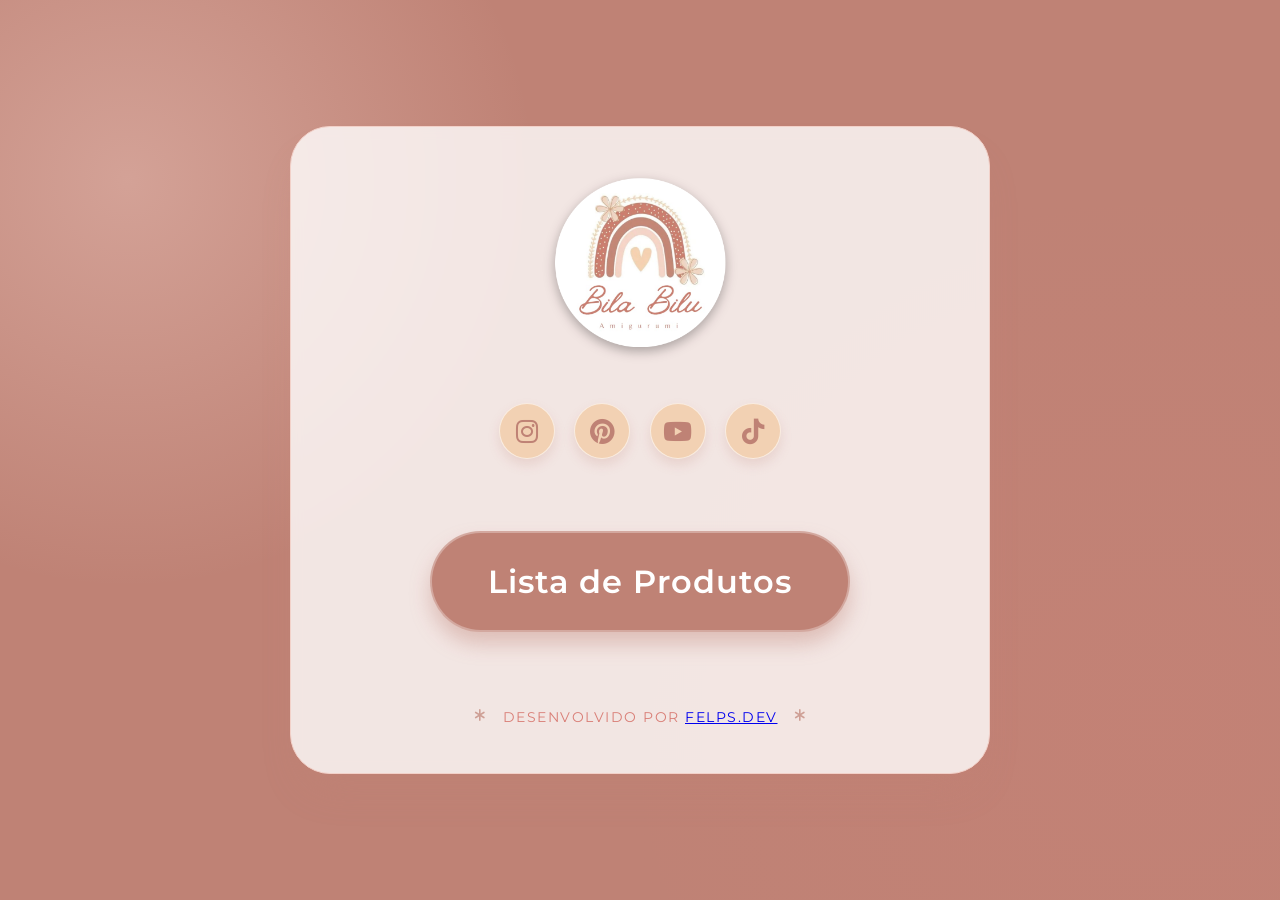
==== index.html @ ef416bea "Extract cart styles and JS to external files Move large inline cart CSS and JavaScript out of catalo" ====
<!DOCTYPE html>
<html lang="pt-BR">
<head>
  <meta charset="UTF-8">
  <meta name="viewport" content="width=device-width, initial-scale=1.0">
  <title>BilaBilu · Crochê</title>
  <link rel="stylesheet" href="https://cdnjs.cloudflare.com/ajax/libs/font-awesome/6.0.0-beta3/css/all.min.css">
  <link rel="preconnect" href="https://fonts.googleapis.com">
  <link rel="preconnect" href="https://fonts.gstatic.com" crossorigin>
  <link href="https://fonts.googleapis.com/css2?family=Playfair+Display:wght@400;700&family=Montserrat:wght@300;500;600&display=swap" rel="stylesheet">
  <link rel="stylesheet" href="css/style.css">
</head>
<body>
  <main class="card">
    <h1 class="titulo-principal">
      <img src="css/Imagens/Logo BilaBilu.png" alt="BilaBilu">
    </h1>

    <div class="redes-sociais">
      <a target="_blank" href="https://www.instagram.com/croche_bilabilu/" class="social-link" aria-label="Instagram">
        <i class="fab fa-instagram"></i>
      </a>
      <a target="_blank" href="https://br.pinterest.com/patycapereira/" class="social-link" aria-label="Pinterest">
        <i class="fab fa-pinterest"></i>
      </a>
      <a target="_blank" href="https://www.youtube.com/@Paty.bilabilu" class="social-link" aria-label="YouTube">
        <i class="fab fa-youtube"></i>
      </a>
      <a target="_blank" href="https://www.tiktok.com/@patycapereira" class="social-link" aria-label="TikTok">
        <i class="fab fa-tiktok"></i>
      </a>
    </div>

    <nav>
      <a href="catalogo.html" class="botao-catalogo">Lista de Produtos</a>
    </nav>

    <div class="decorativo">
      <i class="fas fa-asterisk"></i>
      <span>Desenvolvido por <a target="_blank" href="https://www.instagram.com/felps._dev/">Felps.Dev</a></span>
      <i class="fas fa-asterisk"></i>
    </div>
  </main>
</body>
</html>
---- css/style.css ----
/* ===== RESET E BASE ===== */
* {
  margin: 0;
  padding: 0;
  box-sizing: border-box;
}

body {
  min-height: 100vh;
  background: #BF8275;
  background-image: radial-gradient(circle at 10% 20%, rgba(242, 209, 201, 0.4) 0%, transparent 30%),
                    radial-gradient(circle at 90% 80%, rgba(217, 127, 119, 0.15) 0%, transparent 40%);
  font-family: 'Montserrat', sans-serif;
  display: flex;
  align-items: center;
  justify-content: center;
  padding: 1.5rem;
}

/* ===== CARD PRINCIPAL ===== */
.card {
  max-width: 700px;
  width: 100%;
  background: rgba(255, 255, 255, 0.8);
  backdrop-filter: blur(6px);
  -webkit-backdrop-filter: blur(6px);
  border-radius: 2.5rem;
  padding: 3rem 2.5rem;
  box-shadow: 0 25px 40px -15px rgba(191, 130, 117, 0.3);
  border: 1px solid #F2D1C9;
  text-align: center;
}

/* ===== TÍTULO ===== */
.titulo-principal {
  font-family: 'Playfair Display', serif;
  font-size: 3.8rem;
  font-weight: 400;
  color: #BF8275;
  line-height: 1.1;
  margin-bottom: 1.5rem;
}

.titulo-principal span {
  display: block;
  font-family: 'Montserrat', sans-serif;
  font-size: 2rem;
  font-weight: 600;
  letter-spacing: 5px;
  text-transform: uppercase;
  color: #D97F77;
  border-top: 1px solid #F2D1C9;
  padding-top: 0.8rem;
  margin-top: 0.3rem;
}

.titulo-principal img {
  width: 300px;
  margin-bottom: 1rem;
  filter: drop-shadow(0 4px 6px rgba(0,0,0,0.3));
}

/* ===== BOLINHAS DE REDES SOCIAIS ===== */
.redes-sociais {
  display: flex;
  justify-content: center;
  gap: 1.2rem;
  margin: 2rem 0 2.5rem;
  flex-wrap: wrap;
}

.social-link {
  display: flex;
  align-items: center;
  justify-content: center;
  width: 3.5rem;
  height: 3.5rem;
  background: #F2D1B3;
  border-radius: 50%;
  color: #BF8275;
  font-size: 1.6rem;
  transition: all 0.3s ease;
  box-shadow: 0 6px 12px rgba(191, 130, 117, 0.2);
  border: 1px solid rgba(255, 255, 255, 0.6);
  text-decoration: none;
}

.social-link:hover {
  background: #BF8275;
  color: white;
  transform: translateY(-5px);
  box-shadow: 0 12px 18px rgba(191, 130, 117, 0.4);
}

/* ===== BOTÃO GRANDE PARA O CATÁLOGO ===== */
.botao-catalogo {
  display: inline-block;
  background-color: #BF8275;
  color: white;
  font-family: 'Montserrat', sans-serif;
  font-size: 2rem;
  font-weight: 600;
  letter-spacing: 1px;
  text-decoration: none;
  padding: 1.8rem 3.5rem;
  border-radius: 4rem;
  box-shadow: 0 12px 20px rgba(191, 130, 117, 0.4);
  border: 2px solid rgba(255, 255, 255, 0.3);
  transition: all 0.3s ease;
  margin: 2rem 0 2rem;
  width: auto;
  min-width: 280px;
}

.botao-catalogo:hover {
  background-color: #D97F77;
  transform: scale(1.05);
  box-shadow: 0 18px 28px rgba(217, 127, 119, 0.5);
  border-color: rgba(255, 255, 255, 0.5);
}

.botao-catalogo:active {
  transform: scale(0.98);
}

/* ===== RODAPÉ DECORATIVO ===== */
.decorativo {
  display: flex;
  justify-content: center;
  align-items: center;
  gap: 1rem;
  color: #D97F77;
  font-size: 0.85rem;
  text-transform: uppercase;
  letter-spacing: 1.5px;
  margin-top: 2.8rem;
}

.decorativo i {
  font-size: 0.8rem;
  opacity: 0.7;
  color: #BF8275;
}

/* ===== RESPONSIVIDADE ===== */
@media (max-width: 550px) {
  .card {
    padding: 2rem 1.5rem;
  }
  .titulo-principal {
    font-size: 2.8rem;
  }
  .titulo-principal span {
    font-size: 1.5rem;
    letter-spacing: 3px;
  }
  .botao-catalogo {
    font-size: 1.5rem;
    padding: 1.2rem 2rem;
    min-width: 220px;
  }
  .social-link {
    width: 3rem;
    height: 3rem;
    font-size: 1.4rem;
  }
}
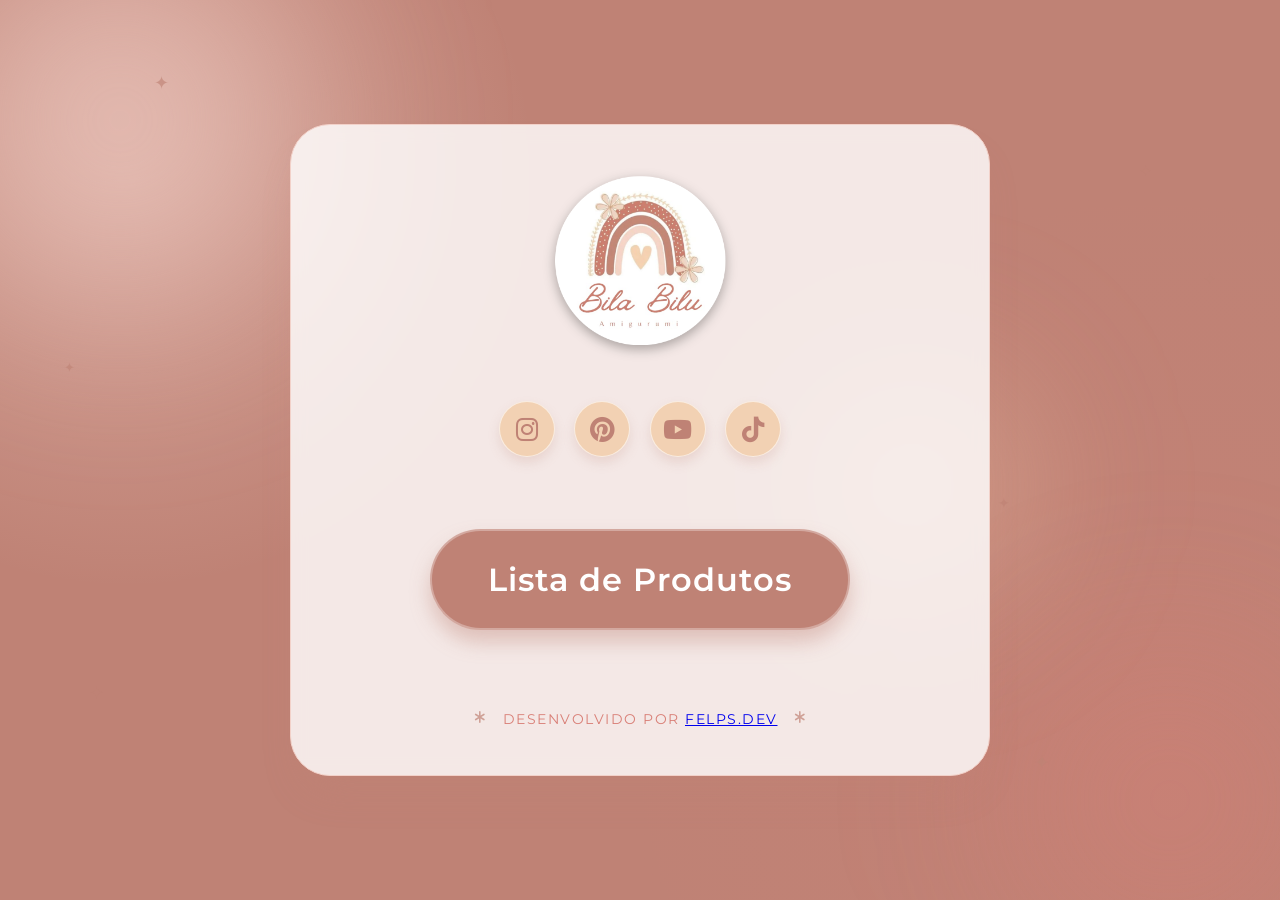
==== commit f4b42a02: "Add visual polish: parallax, sparkles & reveals Introduce multiple UI/UX enhancements and responsive" ====
--- a/index.html
+++ b/index.html
@@ -9,8 +9,32 @@
   <link rel="preconnect" href="https://fonts.gstatic.com" crossorigin>
   <link href="https://fonts.googleapis.com/css2?family=Playfair+Display:wght@400;700&family=Montserrat:wght@300;500;600&display=swap" rel="stylesheet">
   <link rel="stylesheet" href="css/style.css">
+  <link rel="shortcut icon" href="css/Imagens/imagem2.png" type="image/x-icon">
 </head>
 <body>
+  <!-- Blobs parallax de fundo -->
+  <div class="bg-blob bg-blob-1" id="blob1"></div>
+  <div class="bg-blob bg-blob-2" id="blob2"></div>
+  <div class="bg-blob bg-blob-3" id="blob3"></div>
+
+  <!-- Sparkles decorativos -->
+  <div class="sparkle" style="top:8%;  left:12%; animation-duration:2.6s; animation-delay:0.4s; font-size:1.1rem;">✦</div>
+  <div class="sparkle" style="top:18%; right:10%; animation-duration:3.1s; animation-delay:1.3s; font-size:0.9rem;">✦</div>
+  <div class="sparkle" style="bottom:22%; left:7%;  animation-duration:2.9s; animation-delay:0.8s; font-size:1rem;">✦</div>
+  <div class="sparkle" style="bottom:14%; right:18%; animation-duration:3.5s; animation-delay:2s;   font-size:1.2rem;">✦</div>
+  <div class="sparkle" style="top:55%;  left:78%; animation-duration:2.4s; animation-delay:0.6s; font-size:0.85rem;">✦</div>
+  <div class="sparkle" style="top:78%;  left:28%; animation-duration:3.3s; animation-delay:1.8s; font-size:1rem;">✦</div>
+  <div class="sparkle" style="top:40%;  left:5%;  animation-duration:2.7s; animation-delay:2.4s; font-size:0.8rem;">✦</div>
+  <div class="sparkle" style="top:30%;  right:5%; animation-duration:3s;   animation-delay:1s;   font-size:0.9rem;">✦</div>
+
+  <!-- Pétalas flutuantes -->
+  <div class="petal" style="left:4%;  animation-duration:9s;  animation-delay:0s;">🌸</div>
+  <div class="petal" style="left:18%; animation-duration:11s; animation-delay:2.5s;">🌸</div>
+  <div class="petal" style="left:38%; animation-duration:8.5s;animation-delay:5s;">🌸</div>
+  <div class="petal" style="left:62%; animation-duration:10s; animation-delay:1.2s;">🌸</div>
+  <div class="petal" style="left:80%; animation-duration:12s; animation-delay:3.5s;">🌸</div>
+  <div class="petal" style="left:52%; animation-duration:9.5s;animation-delay:7s;">🌸</div>
+
   <main class="card">
     <h1 class="titulo-principal">
       <img src="css/Imagens/Logo BilaBilu.png" alt="BilaBilu">
@@ -41,5 +65,63 @@
       <i class="fas fa-asterisk"></i>
     </div>
   </main>
+
+  <script>
+    // ── Mouse parallax nos blobs de fundo ──
+    const blob1 = document.getElementById('blob1');
+    const blob2 = document.getElementById('blob2');
+    const blob3 = document.getElementById('blob3');
+
+    let targetX = 0, targetY = 0;
+    let currentX = 0, currentY = 0;
+
+    document.addEventListener('mousemove', (e) => {
+      targetX = (e.clientX / window.innerWidth  - 0.5);
+      targetY = (e.clientY / window.innerHeight - 0.5);
+    });
+
+    function animateBlobs() {
+      // Suaviza o movimento (lerp)
+      currentX += (targetX - currentX) * 0.06;
+      currentY += (targetY - currentY) * 0.06;
+
+      blob1.style.transform = `translate(${currentX * 35}px, ${currentY * 35}px)`;
+      blob2.style.transform = `translate(${-currentX * 28}px, ${-currentY * 28}px)`;
+      blob3.style.transform = `translate(${currentX * 20}px, ${-currentY * 20}px)`;
+
+      requestAnimationFrame(animateBlobs);
+    }
+    animateBlobs();
+
+    // ── Efeito sparkle ao mover o mouse ──
+    let lastSparkle = 0;
+    document.addEventListener('mousemove', (e) => {
+      const now = Date.now();
+      if (now - lastSparkle < 120) return;
+      lastSparkle = now;
+
+      const el = document.createElement('div');
+      el.textContent = '✦';
+      el.style.cssText = `
+        position: fixed;
+        left: ${e.clientX}px;
+        top:  ${e.clientY}px;
+        pointer-events: none;
+        z-index: 9999;
+        color: rgba(191,130,117,0.75);
+        font-size: ${0.6 + Math.random() * 0.7}rem;
+        transform: translate(-50%, -50%) scale(0);
+        transition: transform 0.3s cubic-bezier(0.2,0,0,1), opacity 0.5s ease;
+      `;
+      document.body.appendChild(el);
+
+      requestAnimationFrame(() => {
+        el.style.transform = 'translate(-50%, -50%) scale(1) rotate(180deg)';
+        el.style.opacity = '0';
+      });
+
+      setTimeout(() => el.remove(), 600);
+    });
+  </script>
 </body>
 </html>
--- a/css/style.css
+++ b/css/style.css
@@ -21,14 +21,17 @@
 .card {
   max-width: 700px;
   width: 100%;
-  background: rgba(255, 255, 255, 0.8);
-  backdrop-filter: blur(6px);
-  -webkit-backdrop-filter: blur(6px);
+  background: rgba(255, 255, 255, 0.82);
+  backdrop-filter: blur(8px);
+  -webkit-backdrop-filter: blur(8px);
   border-radius: 2.5rem;
   padding: 3rem 2.5rem;
   box-shadow: 0 25px 40px -15px rgba(191, 130, 117, 0.3);
   border: 1px solid #F2D1C9;
   text-align: center;
+  position: relative;
+  z-index: 1;
+  animation: cardEntrance 0.85s cubic-bezier(0.2, 0, 0, 1) both;
 }
 
 /* ===== TÍTULO ===== */
@@ -56,8 +59,10 @@
 
 .titulo-principal img {
   width: 300px;
+  max-width: 80vw;
   margin-bottom: 1rem;
   filter: drop-shadow(0 4px 6px rgba(0,0,0,0.3));
+  animation: logoFloat 5s ease-in-out 1s infinite;
 }
 
 /* ===== BOLINHAS DE REDES SOCIAIS ===== */
@@ -83,7 +88,12 @@
   box-shadow: 0 6px 12px rgba(191, 130, 117, 0.2);
   border: 1px solid rgba(255, 255, 255, 0.6);
   text-decoration: none;
-}
+  animation: socialIn 0.55s both;
+}
+.redes-sociais .social-link:nth-child(1) { animation-delay: 0.35s; }
+.redes-sociais .social-link:nth-child(2) { animation-delay: 0.46s; }
+.redes-sociais .social-link:nth-child(3) { animation-delay: 0.57s; }
+.redes-sociais .social-link:nth-child(4) { animation-delay: 0.68s; }
 
 .social-link:hover {
   background: #BF8275;
@@ -109,7 +119,22 @@
   transition: all 0.3s ease;
   margin: 2rem 0 2rem;
   width: auto;
-  min-width: 280px;
+  min-width: min(280px, 100%);
+  position: relative;
+  overflow: hidden;
+  animation: btnEntrance 0.6s 0.55s both;
+}
+
+.botao-catalogo::before {
+  content: '';
+  position: absolute;
+  top: 0;
+  left: -100%;
+  width: 55%;
+  height: 100%;
+  background: linear-gradient(90deg, transparent, rgba(255,255,255,0.28), transparent);
+  animation: shimmer 3s ease-in-out 1.8s infinite;
+  pointer-events: none;
 }
 
 .botao-catalogo:hover {
@@ -134,6 +159,7 @@
   text-transform: uppercase;
   letter-spacing: 1.5px;
   margin-top: 2.8rem;
+  animation: fadeInUp 0.6s 0.9s both;
 }
 
 .decorativo i {
@@ -143,25 +169,142 @@
 }
 
 /* ===== RESPONSIVIDADE ===== */
+
+/* Tablet (≤768px) */
+@media (max-width: 768px) {
+  .titulo-principal img { width: 240px; }
+  .botao-catalogo { font-size: 1.7rem; padding: 1.5rem 3rem; }
+}
+
+/* Phones (≤550px) */
 @media (max-width: 550px) {
-  .card {
-    padding: 2rem 1.5rem;
+  body { padding: 1rem; }
+  .card { padding: 2rem 1.5rem; border-radius: 2rem; }
+  .titulo-principal img { width: 200px; }
+  .botao-catalogo {
+    font-size: 1.45rem;
+    padding: 1.2rem 2rem;
+    min-width: unset;
+    width: 100%;
   }
-  .titulo-principal {
-    font-size: 2.8rem;
-  }
-  .titulo-principal span {
-    font-size: 1.5rem;
-    letter-spacing: 3px;
-  }
-  .botao-catalogo {
-    font-size: 1.5rem;
-    padding: 1.2rem 2rem;
-    min-width: 220px;
-  }
-  .social-link {
-    width: 3rem;
-    height: 3rem;
-    font-size: 1.4rem;
-  }
+  .social-link { width: 3rem; height: 3rem; font-size: 1.4rem; }
+  .redes-sociais { gap: 1rem; }
+}
+
+/* Small phones (≤400px) */
+@media (max-width: 400px) {
+  body { padding: 0.7rem; }
+  .card { padding: 1.6rem 1.1rem; border-radius: 1.5rem; }
+  .titulo-principal img { width: 165px; }
+  .botao-catalogo { font-size: 1.2rem; padding: 1rem 1.5rem; }
+  .social-link { width: 2.7rem; height: 2.7rem; font-size: 1.2rem; }
+  .redes-sociais { gap: 0.75rem; margin: 1.4rem 0 1.8rem; }
+  .decorativo { font-size: 0.72rem; gap: 0.5rem; letter-spacing: 1px; }
+}
+
+/* Very small (≤360px) */
+@media (max-width: 360px) {
+  .titulo-principal img { width: 145px; }
+  .card { padding: 1.4rem 0.9rem; }
+}
+
+/* ===== KEYFRAMES & ANIMAÇÕES NOVAS ===== */
+
+@keyframes cardEntrance {
+  from { opacity: 0; transform: translateY(36px) scale(0.97); }
+  to   { opacity: 1; transform: translateY(0) scale(1); }
+}
+
+@keyframes logoFloat {
+  0%, 100% { transform: translateY(0); }
+  50%       { transform: translateY(-8px); }
+}
+
+@keyframes socialIn {
+  from { opacity: 0; transform: translateY(18px) scale(0.75); }
+  to   { opacity: 1; transform: translateY(0) scale(1); }
+}
+
+@keyframes btnEntrance {
+  from { opacity: 0; transform: scale(0.92); }
+  to   { opacity: 1; transform: scale(1); }
+}
+
+@keyframes shimmer {
+  0%       { left: -100%; }
+  60%, 100% { left: 180%; }
+}
+
+@keyframes fadeInUp {
+  from { opacity: 0; transform: translateY(10px); }
+  to   { opacity: 1; transform: translateY(0); }
+}
+
+@keyframes blobDrift {
+  from { transform: translate(0, 0) scale(1); }
+  to   { transform: translate(18px, -14px) scale(1.07); }
+}
+
+@keyframes sparklePop {
+  0%, 100% { opacity: 0; transform: scale(0) rotate(0deg); }
+  50%       { opacity: 0.9; transform: scale(1) rotate(180deg); }
+}
+
+@keyframes petalFall {
+  0%   { opacity: 0; transform: translateY(-20px) translateX(0) rotate(0deg); }
+  8%   { opacity: 0.65; }
+  90%  { opacity: 0.35; }
+  100% { opacity: 0; transform: translateY(100vh) translateX(25px) rotate(560deg); }
+}
+
+/* ===== BLOBS DE FUNDO (PARALLAX) ===== */
+.bg-blob {
+  position: fixed;
+  border-radius: 50%;
+  filter: blur(72px);
+  pointer-events: none;
+  z-index: 0;
+  will-change: transform;
+  animation: blobDrift ease-in-out infinite alternate;
+}
+.bg-blob-1 {
+  width: 560px; height: 560px;
+  background: radial-gradient(circle, rgba(242,209,201,0.72) 0%, transparent 70%);
+  top: -160px; left: -160px;
+  animation-duration: 12s;
+  animation-delay: 0s;
+}
+.bg-blob-2 {
+  width: 460px; height: 460px;
+  background: radial-gradient(circle, rgba(217,127,119,0.38) 0%, transparent 70%);
+  bottom: -130px; right: -120px;
+  animation-duration: 15s;
+  animation-delay: 5s;
+}
+.bg-blob-3 {
+  width: 340px; height: 340px;
+  background: radial-gradient(circle, rgba(242,209,179,0.5) 0%, transparent 70%);
+  top: 35%; left: 58%;
+  animation-duration: 10s;
+  animation-delay: 2.5s;
+}
+
+/* ===== SPARKLES DECORATIVOS ===== */
+.sparkle {
+  position: fixed;
+  pointer-events: none;
+  z-index: 0;
+  color: rgba(191, 130, 117, 0.65);
+  animation: sparklePop ease-in-out infinite;
+}
+
+/* ===== PÉTALAS FLUTUANTES ===== */
+.petal {
+  position: fixed;
+  pointer-events: none;
+  z-index: 0;
+  opacity: 0;
+  animation: petalFall linear infinite;
+  font-size: 1rem;
+  user-select: none;
 }
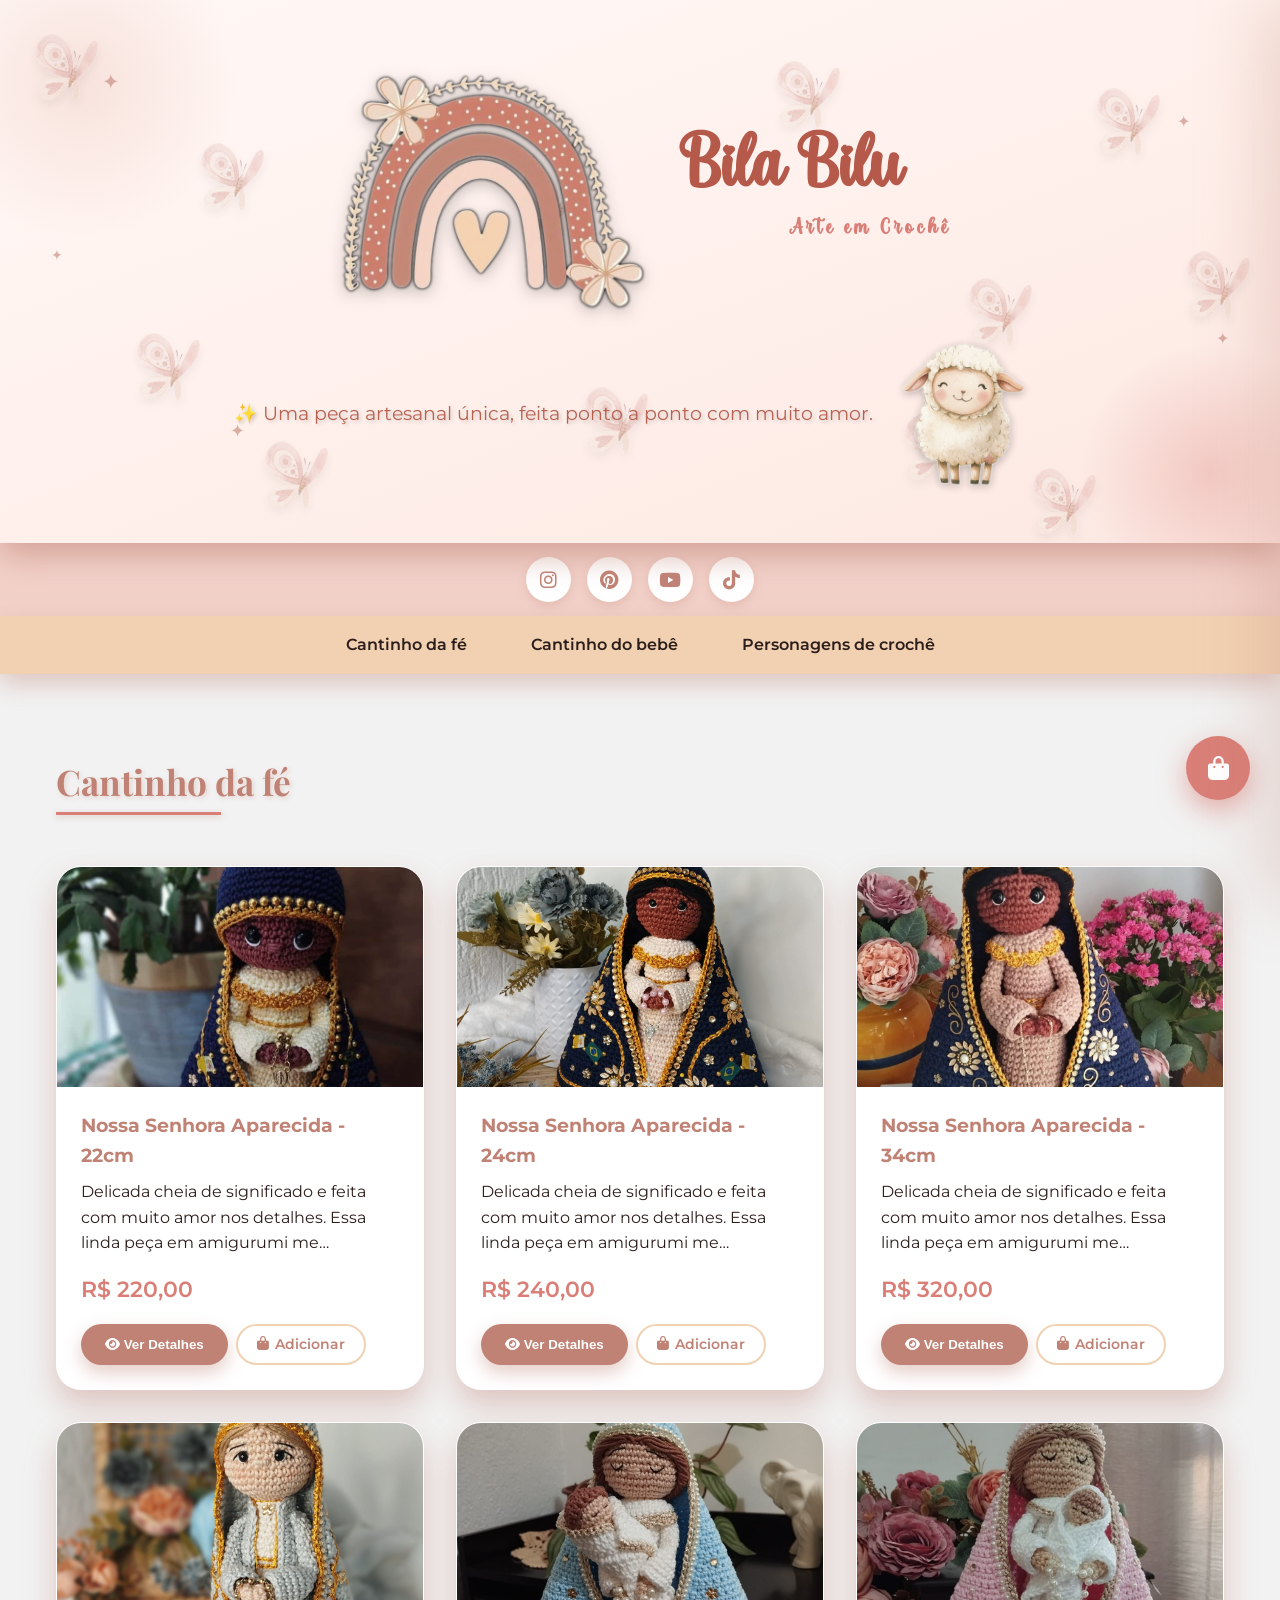
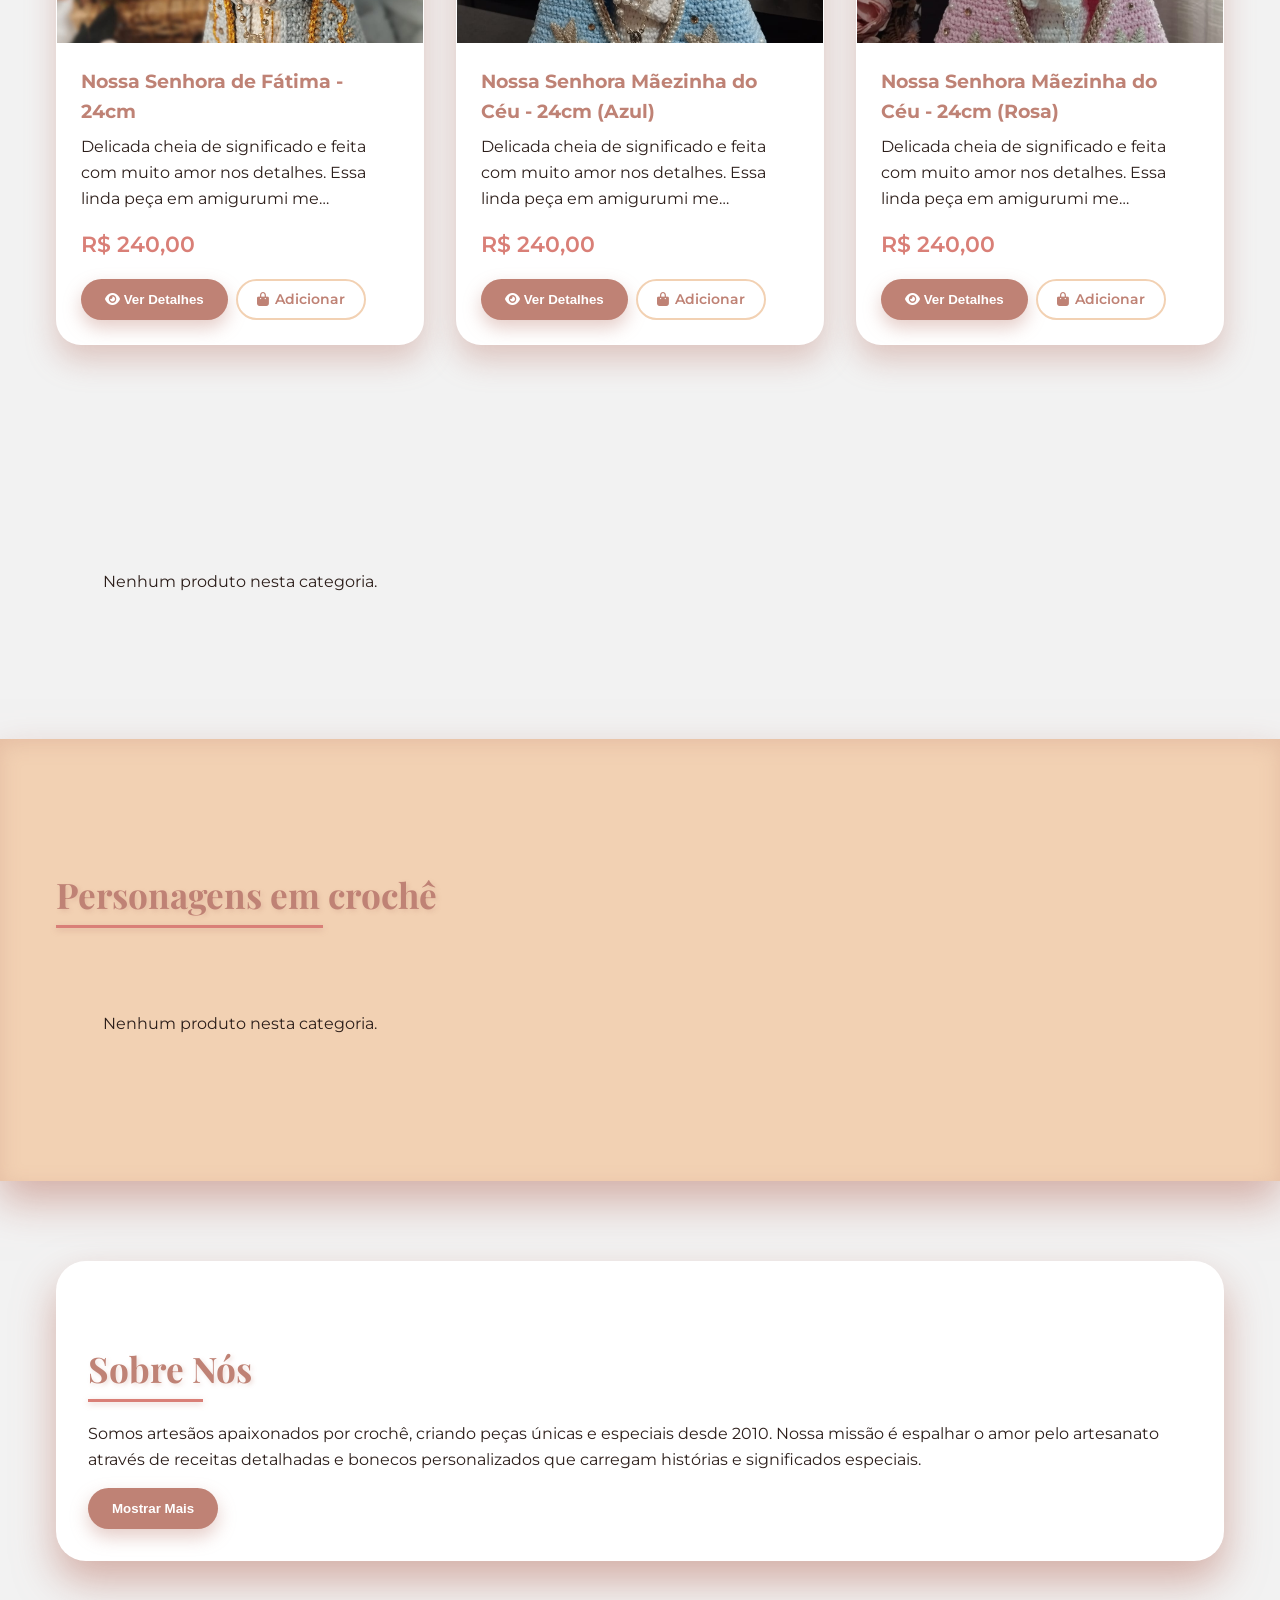
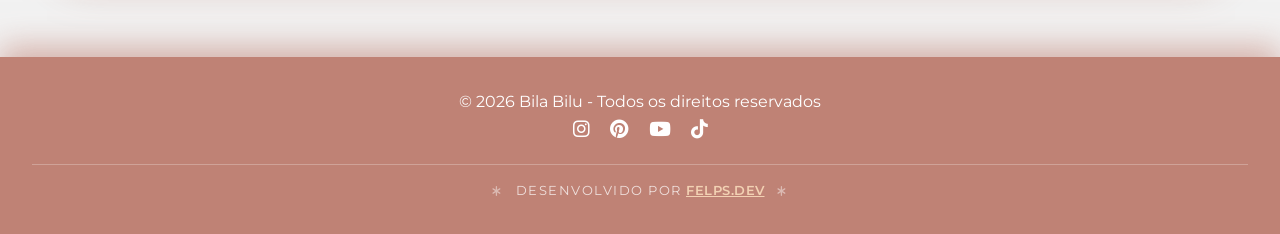
==== commit ceba1aa6: "Remove catalogo, add font and refactor header Delete standalone catalogo.html and merge its catalog/" ====
--- a/index.html
+++ b/index.html
@@ -1,127 +1,260 @@
-<!DOCTYPE html>
-<html lang="pt-BR">
-<head>
-  <meta charset="UTF-8">
-  <meta name="viewport" content="width=device-width, initial-scale=1.0">
-  <title>BilaBilu · Crochê</title>
-  <link rel="stylesheet" href="https://cdnjs.cloudflare.com/ajax/libs/font-awesome/6.0.0-beta3/css/all.min.css">
-  <link rel="preconnect" href="https://fonts.googleapis.com">
-  <link rel="preconnect" href="https://fonts.gstatic.com" crossorigin>
-  <link href="https://fonts.googleapis.com/css2?family=Playfair+Display:wght@400;700&family=Montserrat:wght@300;500;600&display=swap" rel="stylesheet">
-  <link rel="stylesheet" href="css/style.css">
-  <link rel="shortcut icon" href="css/Imagens/imagem2.png" type="image/x-icon">
-</head>
-<body>
-  <!-- Blobs parallax de fundo -->
-  <div class="bg-blob bg-blob-1" id="blob1"></div>
-  <div class="bg-blob bg-blob-2" id="blob2"></div>
-  <div class="bg-blob bg-blob-3" id="blob3"></div>
-
-  <!-- Sparkles decorativos -->
-  <div class="sparkle" style="top:8%;  left:12%; animation-duration:2.6s; animation-delay:0.4s; font-size:1.1rem;">✦</div>
-  <div class="sparkle" style="top:18%; right:10%; animation-duration:3.1s; animation-delay:1.3s; font-size:0.9rem;">✦</div>
-  <div class="sparkle" style="bottom:22%; left:7%;  animation-duration:2.9s; animation-delay:0.8s; font-size:1rem;">✦</div>
-  <div class="sparkle" style="bottom:14%; right:18%; animation-duration:3.5s; animation-delay:2s;   font-size:1.2rem;">✦</div>
-  <div class="sparkle" style="top:55%;  left:78%; animation-duration:2.4s; animation-delay:0.6s; font-size:0.85rem;">✦</div>
-  <div class="sparkle" style="top:78%;  left:28%; animation-duration:3.3s; animation-delay:1.8s; font-size:1rem;">✦</div>
-  <div class="sparkle" style="top:40%;  left:5%;  animation-duration:2.7s; animation-delay:2.4s; font-size:0.8rem;">✦</div>
-  <div class="sparkle" style="top:30%;  right:5%; animation-duration:3s;   animation-delay:1s;   font-size:0.9rem;">✦</div>
-
-  <!-- Pétalas flutuantes -->
-  <div class="petal" style="left:4%;  animation-duration:9s;  animation-delay:0s;">🌸</div>
-  <div class="petal" style="left:18%; animation-duration:11s; animation-delay:2.5s;">🌸</div>
-  <div class="petal" style="left:38%; animation-duration:8.5s;animation-delay:5s;">🌸</div>
-  <div class="petal" style="left:62%; animation-duration:10s; animation-delay:1.2s;">🌸</div>
-  <div class="petal" style="left:80%; animation-duration:12s; animation-delay:3.5s;">🌸</div>
-  <div class="petal" style="left:52%; animation-duration:9.5s;animation-delay:7s;">🌸</div>
-
-  <main class="card">
-    <h1 class="titulo-principal">
-      <img src="css/Imagens/Logo BilaBilu.png" alt="BilaBilu">
-    </h1>
-
-    <div class="redes-sociais">
-      <a target="_blank" href="https://www.instagram.com/croche_bilabilu/" class="social-link" aria-label="Instagram">
-        <i class="fab fa-instagram"></i>
-      </a>
-      <a target="_blank" href="https://br.pinterest.com/patycapereira/" class="social-link" aria-label="Pinterest">
-        <i class="fab fa-pinterest"></i>
-      </a>
-      <a target="_blank" href="https://www.youtube.com/@Paty.bilabilu" class="social-link" aria-label="YouTube">
-        <i class="fab fa-youtube"></i>
-      </a>
-      <a target="_blank" href="https://www.tiktok.com/@patycapereira" class="social-link" aria-label="TikTok">
-        <i class="fab fa-tiktok"></i>
-      </a>
-    </div>
-
-    <nav>
-      <a href="catalogo.html" class="botao-catalogo">Lista de Produtos</a>
-    </nav>
-
-    <div class="decorativo">
-      <i class="fas fa-asterisk"></i>
-      <span>Desenvolvido por <a target="_blank" href="https://www.instagram.com/felps._dev/">Felps.Dev</a></span>
-      <i class="fas fa-asterisk"></i>
-    </div>
-  </main>
-
-  <script>
-    // ── Mouse parallax nos blobs de fundo ──
-    const blob1 = document.getElementById('blob1');
-    const blob2 = document.getElementById('blob2');
-    const blob3 = document.getElementById('blob3');
-
-    let targetX = 0, targetY = 0;
-    let currentX = 0, currentY = 0;
-
-    document.addEventListener('mousemove', (e) => {
-      targetX = (e.clientX / window.innerWidth  - 0.5);
-      targetY = (e.clientY / window.innerHeight - 0.5);
-    });
-
-    function animateBlobs() {
-      // Suaviza o movimento (lerp)
-      currentX += (targetX - currentX) * 0.06;
-      currentY += (targetY - currentY) * 0.06;
-
-      blob1.style.transform = `translate(${currentX * 35}px, ${currentY * 35}px)`;
-      blob2.style.transform = `translate(${-currentX * 28}px, ${-currentY * 28}px)`;
-      blob3.style.transform = `translate(${currentX * 20}px, ${-currentY * 20}px)`;
-
-      requestAnimationFrame(animateBlobs);
-    }
-    animateBlobs();
-
-    // ── Efeito sparkle ao mover o mouse ──
-    let lastSparkle = 0;
-    document.addEventListener('mousemove', (e) => {
-      const now = Date.now();
-      if (now - lastSparkle < 120) return;
-      lastSparkle = now;
-
-      const el = document.createElement('div');
-      el.textContent = '✦';
-      el.style.cssText = `
-        position: fixed;
-        left: ${e.clientX}px;
-        top:  ${e.clientY}px;
-        pointer-events: none;
-        z-index: 9999;
-        color: rgba(191,130,117,0.75);
-        font-size: ${0.6 + Math.random() * 0.7}rem;
-        transform: translate(-50%, -50%) scale(0);
-        transition: transform 0.3s cubic-bezier(0.2,0,0,1), opacity 0.5s ease;
-      `;
-      document.body.appendChild(el);
-
-      requestAnimationFrame(() => {
-        el.style.transform = 'translate(-50%, -50%) scale(1) rotate(180deg)';
-        el.style.opacity = '0';
-      });
-
-      setTimeout(() => el.remove(), 600);
-    });
-  </script>
-</body>
-</html>+<!DOCTYPE html>
+<html lang="pt-BR">
+<head>
+    <meta charset="UTF-8">
+    <meta name="viewport" content="width=device-width, initial-scale=1.0, user-scalable=yes">
+    <title>Bila Bilu · Arte em Crochê</title>
+    <!-- Font Awesome -->
+    <link rel="stylesheet" href="https://cdnjs.cloudflare.com/ajax/libs/font-awesome/6.0.0-beta3/css/all.min.css">
+    <!-- Google Fonts -->
+    <link rel="preconnect" href="https://fonts.googleapis.com">
+    <link rel="preconnect" href="https://fonts.gstatic.com" crossorigin>
+    <link href="https://fonts.googleapis.com/css2?family=Playfair+Display:wght@400;600&family=Montserrat:wght@300;500;600&display=swap" rel="stylesheet">
+    <!-- CSS principal -->
+    <link rel="stylesheet" href="css/style2.css">
+    <link rel="shortcut icon" href="css/Imagens/imagem2.png" type="image/x-icon">
+</head>
+<body>
+    <canvas id="particles-canvas"></canvas>
+
+    <div class="loader" id="loader"><div class="spinner"></div></div>
+
+    <!-- Header -->
+    <header>
+        <div class="butterflies">
+            <span class="butterfly" style="top:5%; left:2%; animation-delay:0s; font-size:2.2rem;"><img src="css/Imagens/imagem1.png" alt=""></span>
+            <span class="butterfly" style="top:15%; left:85%; animation-delay:1.2s; font-size:2.8rem;"><img src="css/Imagens/imagem1.png" alt=""></span>
+            <span class="butterfly" style="top:60%; left:10%; animation-delay:2.5s; font-size:2rem;"><img src="css/Imagens/imagem1.png" alt=""></span>
+            <span class="butterfly" style="top:75%; left:70%; animation-delay:0.8s; font-size:3rem;"><img src="css/Imagens/imagem1.png" alt=""></span>
+            <span class="butterfly" style="top:30%; left:40%; animation-delay:3s; font-size:2.4rem;"><img src="css/Imagens/imagem1.png" alt=""></span>
+            <span class="butterfly" style="top:80%; left:20%; animation-delay:1.8s; font-size:2.6rem;"><img src="css/Imagens/imagem1.png" alt=""></span>
+            <span class="butterfly" style="top:45%; left:92%; animation-delay:2.2s; font-size:2.2rem;"><img src="css/Imagens/imagem1.png" alt=""></span>
+            <span class="butterfly" style="top:10%; left:60%; animation-delay:0.3s; font-size:3.2rem;"><img src="css/Imagens/imagem1.png" alt=""></span>
+            <span class="butterfly" style="top:70%; left:45%; animation-delay:2.7s; font-size:2rem;"><img src="css/Imagens/imagem1.png" alt=""></span>
+            <span class="butterfly" style="top:85%; left:80%; animation-delay:1.5s; font-size:2.8rem;"><img src="css/Imagens/imagem1.png" alt=""></span>
+            <span class="butterfly" style="top:25%; left:15%; animation-delay:3.2s; font-size:2.5rem;"><img src="css/Imagens/imagem1.png" alt=""></span>
+            <span class="butterfly" style="top:50%; left:75%; animation-delay:0.5s; font-size:2.9rem;"><img src="css/Imagens/imagem1.png" alt=""></span>
+        </div>
+
+        <!-- Sparkles fixos no header -->
+        <span class="header-sparkle" style="top:12%; left:8%;  font-size:1.3rem; animation-duration:2.8s; animation-delay:0.3s;">✦</span>
+        <span class="header-sparkle" style="top:20%; right:7%; font-size:1rem;   animation-duration:3.2s; animation-delay:1.1s;">✦</span>
+        <span class="header-sparkle" style="bottom:18%; left:18%; font-size:1.1rem; animation-duration:2.5s; animation-delay:0.8s;">✦</span>
+        <span class="header-sparkle" style="bottom:12%; right:22%; font-size:1.4rem; animation-duration:3.6s; animation-delay:2s;">✦</span>
+        <span class="header-sparkle" style="top:45%; left:4%; font-size:0.9rem; animation-duration:2.9s; animation-delay:1.5s;">✦</span>
+        <span class="header-sparkle" style="top:60%; right:4%; font-size:1rem; animation-duration:3s; animation-delay:0.6s;">✦</span>
+
+        <div class="header-content header-parallax">
+            <div class="header-logo-row">
+                <img src="css/Imagens/imagem2.png" alt="BilaBilu" class="header-logo">
+                <div class="header-title-block">
+                    <span class="header-titulo-nome">Bila Bilu</span>
+                    <span class="header-titulo-sub">Arte em Crochê</span>
+                </div>
+            </div>
+            <p>✨ Uma peça artesanal única, feita ponto a ponto com muito amor.
+            <img src="css/Imagens/imagem3.png" alt=""></p>
+        </div>
+    </header>
+
+    <!-- Redes Sociais -->
+    <div class="header-redes-sociais">
+        <a target="_blank" href="https://www.instagram.com/croche_bilabilu/" class="header-social-link" aria-label="Instagram">
+            <i class="fab fa-instagram"></i>
+        </a>
+        <a target="_blank" href="https://br.pinterest.com/patycapereira/" class="header-social-link" aria-label="Pinterest">
+            <i class="fab fa-pinterest"></i>
+        </a>
+        <a target="_blank" href="https://www.youtube.com/@Paty.bilabilu" class="header-social-link" aria-label="YouTube">
+            <i class="fab fa-youtube"></i>
+        </a>
+        <a target="_blank" href="https://www.tiktok.com/@patycapereira" class="header-social-link" aria-label="TikTok">
+            <i class="fab fa-tiktok"></i>
+        </a>
+    </div>
+
+    <!-- Navegação -->
+    <nav>
+        <ul>
+            <li><a href="#cantinho-fe">Cantinho da fé</a></li>
+            <li><a href="#cantinho-bebe">Cantinho do bebê</a></li>
+            <li><a href="#personagens">Personagens de crochê</a></li>
+        </ul>
+    </nav>
+
+    <div class="container">
+        <section id="cantinho-fe">
+            <h2 class="section-title reveal">Cantinho da fé</h2>
+            <div class="products" id="fe-container"></div>
+        </section>
+        <section id="cantinho-bebe">
+            <h2 class="section-title reveal">Cantinho do bebê</h2>
+            <div class="products" id="bebe-container"></div>
+        </section>
+    </div>
+
+    <section class="collections" id="personagens">
+        <div class="container">
+            <h2 class="section-title reveal">Personagens em crochê</h2>
+            <div class="products" id="personagens-container"></div>
+        </div>
+    </section>
+
+    <div class="container">
+        <section id="sobre">
+            <h2 class="section-title reveal">Sobre Nós</h2>
+            <p>Somos artesãos apaixonados por crochê, criando peças únicas e especiais desde 2010. Nossa missão é espalhar o amor pelo artesanato através de receitas detalhadas e bonecos personalizados que carregam histórias e significados especiais.</p>
+            <button id="show-more-btn" class="btn">Mostrar Mais</button>
+            <div id="more-content" style="display: none; margin-top: 20px;">
+                <p>Trabalhamos com materiais de alta qualidade e cada peça é feita com atenção aos detalhes. Nossas receitas são testadas e aprovadas por diversas artesãs antes de serem disponibilizadas para venda.</p>
+                <p>Além de vender receitas e bonecos prontos, oferecemos workshops online para quem quer aprender ou aprimorar suas técnicas de crochê.</p>
+            </div>
+        </section>
+    </div>
+
+    <!-- Footer -->
+    <footer>
+        <p>&copy; <span id="current-year"></span> Bila Bilu - Todos os direitos reservados</p>
+        <div>
+            <a target="_blank" href="https://www.instagram.com/croche_bilabilu/" aria-label="Instagram"><i class="fab fa-instagram"></i></a>
+            <a target="_blank" href="https://br.pinterest.com/patycapereira/" aria-label="Pinterest"><i class="fab fa-pinterest"></i></a>
+            <a target="_blank" href="https://www.youtube.com/@Paty.bilabilu" aria-label="YouTube"><i class="fab fa-youtube"></i></a>
+            <a target="_blank" href="https://www.tiktok.com/@patycapereira" aria-label="TikTok"><i class="fab fa-tiktok"></i></a>
+        </div>
+        <div class="footer-dev">
+            <i class="fas fa-asterisk"></i>
+            <span>Desenvolvido por <a target="_blank" href="https://www.instagram.com/felps._dev/">Felps.Dev</a></span>
+            <i class="fas fa-asterisk"></i>
+        </div>
+    </footer>
+
+    <!-- Back to top -->
+    <div class="back-to-top" id="back-to-top" title="Voltar ao topo">↑</div>
+
+    <!-- Botão flutuante do carrinho -->
+    <button class="cart-float-btn" id="cart-float-btn" title="Ver carrinho">
+        <i class="fas fa-shopping-bag"></i>
+        <span class="cart-badge" id="cart-badge">0</span>
+    </button>
+
+    <!-- Overlay -->
+    <div class="cart-overlay" id="cart-overlay"></div>
+
+    <!-- Painel lateral do carrinho -->
+    <div class="cart-panel" id="cart-panel">
+        <div class="cart-header">
+            <h2><i class="fas fa-shopping-bag"></i> Meu Carrinho</h2>
+            <button class="cart-close-btn" id="cart-close-btn"><i class="fas fa-times"></i></button>
+        </div>
+        <div class="cart-items-list" id="cart-items-list">
+            <!-- itens injetados via JS -->
+        </div>
+        <div class="cart-footer" id="cart-footer">
+            <div class="cart-summary" id="cart-summary"></div>
+            <a href="#" class="btn-whatsapp" id="btn-whatsapp" target="_blank">
+                <i class="fab fa-whatsapp"></i> Finalizar Pedido via WhatsApp
+            </a>
+            <button class="btn-clear-cart" id="btn-clear-cart">
+                <i class="fas fa-trash-alt"></i> Limpar carrinho
+            </button>
+        </div>
+    </div>
+
+    <!-- Modal de produto -->
+    <div class="modal" id="product-modal">
+        <div class="modal-content">
+            <span class="close-modal">&times;</span>
+            <div id="modal-content"></div>
+        </div>
+    </div>
+
+    <!-- Toast de confirmação -->
+    <div class="toast" id="toast">
+        <i class="fas fa-check-circle"></i>
+        <span id="toast-msg">Adicionado ao carrinho!</span>
+    </div>
+
+    <!-- JavaScript -->
+    <script src="js/catalogo.js"></script>
+
+    <script>
+      // ── Parallax no header ao rolar ──
+      const headerEl      = document.querySelector('header');
+      const parallaxEl    = document.querySelector('.header-parallax');
+      const butterfliesEl = document.querySelector('.butterflies');
+
+      window.addEventListener('scroll', () => {
+        const scrollY = window.scrollY;
+        const limit   = headerEl.offsetHeight;
+        if (scrollY < limit + 80) {
+          parallaxEl.style.transform    = `translateY(${scrollY * 0.38}px)`;
+          butterfliesEl.style.transform = `translateY(${scrollY * 0.18}px)`;
+        }
+      }, { passive: true });
+
+      // ── Scroll reveal para .reveal ──
+      const revealObserver = new IntersectionObserver((entries) => {
+        entries.forEach(entry => {
+          if (entry.isIntersecting) {
+            entry.target.classList.add('revealed');
+            revealObserver.unobserve(entry.target);
+          }
+        });
+      }, { threshold: 0.15, rootMargin: '0px 0px -40px 0px' });
+
+      document.querySelectorAll('.reveal').forEach(el => revealObserver.observe(el));
+
+      // ── Stagger de entrada dos cards de produto ──
+      const gridObserver = new IntersectionObserver((entries) => {
+        entries.forEach(entry => {
+          if (entry.isIntersecting) {
+            const cards = entry.target.querySelectorAll('.product-card');
+            cards.forEach((card, i) => {
+              card.style.animationDelay = `${i * 0.09}s`;
+            });
+            gridObserver.unobserve(entry.target);
+          }
+        });
+      }, { threshold: 0.05 });
+
+      const waitForProducts = setInterval(() => {
+        const grids = document.querySelectorAll('.products');
+        let hasCards = false;
+        grids.forEach(g => { if (g.children.length > 0) hasCards = true; });
+        if (hasCards) {
+          clearInterval(waitForProducts);
+          grids.forEach(g => gridObserver.observe(g));
+        }
+      }, 200);
+
+      // ── Sparkle ao mover o mouse ──
+      let lastSparkle = 0;
+      document.addEventListener('mousemove', (e) => {
+        const now = Date.now();
+        if (now - lastSparkle < 140) return;
+        lastSparkle = now;
+
+        const el = document.createElement('span');
+        el.textContent = '✦';
+        el.style.cssText = `
+          position: fixed;
+          left: ${e.clientX}px;
+          top:  ${e.clientY}px;
+          pointer-events: none;
+          z-index: 9999;
+          color: rgba(191,130,117,0.7);
+          font-size: ${0.55 + Math.random() * 0.65}rem;
+          transform: translate(-50%, -50%) scale(0);
+          transition: transform 0.3s cubic-bezier(0.2,0,0,1), opacity 0.5s ease;
+          user-select: none;
+        `;
+        document.body.appendChild(el);
+        requestAnimationFrame(() => {
+          el.style.transform = 'translate(-50%, -50%) scale(1) rotate(180deg)';
+          el.style.opacity   = '0';
+        });
+        setTimeout(() => el.remove(), 600);
+      });
+    </script>
+</body>
+</html>
--- a/css/style2.css
+++ b/css/style2.css
@@ -0,0 +1,1251 @@
+/* ===== VARIÁVEIS DA PALETA ===== */
+:root {
+    --fundo: #F2F2F2;
+    --pastel-1: #F2D1B3;
+    --pastel-2: #F2D1C9;
+    --medio: #BF8275;
+    --destaque: #D97F77;
+    --texto: #2c1e1a;
+    --sombra-clara: rgba(191, 130, 117, 0.25);
+    --sombra-media: rgba(191, 130, 117, 0.4);
+    --sombra-forte: rgba(191, 130, 117, 0.6);
+}
+
+@font-face {
+    font-family: 'CustomFont';
+    src: url(fontes/josephsophia.ttf) format('truetype');
+}
+
+/* ===== RESET ===== */
+* {
+    margin: 0;
+    padding: 0;
+    box-sizing: border-box;
+}
+
+body {
+    font-family: 'Montserrat', sans-serif;
+    background-color: var(--fundo);
+    color: var(--texto);
+    line-height: 1.6;
+    overflow-x: hidden;
+    position: relative;
+    min-height: 100vh;
+    scroll-behavior: smooth;
+}
+
+/* ===== ANIMAÇÃO DE FUNDO (PARTÍCULAS) ===== */
+#particles-canvas {
+    position: fixed;
+    top: 0;
+    left: 0;
+    width: 100%;
+    height: 100%;
+    z-index: -1;
+    pointer-events: none;
+    opacity: 0.4;
+}
+
+
+/* ===== LOADER ===== */
+.loader {
+    position: fixed;
+    top: 0;
+    left: 0;
+    width: 100%;
+    height: 100%;
+    background: rgba(255, 242, 237, 0.9);
+    display: flex;
+    align-items: center;
+    justify-content: center;
+    z-index: 3000;
+    backdrop-filter: blur(5px);
+    transition: opacity 0.6s ease;
+}
+.loader.hidden {
+    opacity: 0;
+    pointer-events: none;
+}
+.spinner {
+    width: 60px;
+    height: 60px;
+    border: 6px solid var(--pastel-1);
+    border-top-color: var(--destaque);
+    border-radius: 50%;
+    animation: spin 1s cubic-bezier(0.4, 0.0, 0.2, 1) infinite;
+}
+@keyframes spin { to { transform: rotate(360deg); } }
+
+/* ===== HEADER COM BORBOLETAS ===== */
+header {
+    background: linear-gradient(160deg, #fff8f6 0%, #fff2ee 40%, #fde8e2 100%);
+    color: #b55a4a;
+    padding: 3rem 1rem;
+    text-align: center;
+    position: relative;
+    overflow: hidden;
+    box-shadow: 0 12px 30px var(--sombra-forte);
+}
+
+/* Brilho decorativo no header */
+header::before {
+    content: '';
+    position: absolute;
+    top: -80px; left: -80px;
+    width: 320px; height: 320px;
+    background: radial-gradient(circle, rgba(242,209,201,0.55) 0%, transparent 70%);
+    border-radius: 50%;
+    pointer-events: none;
+    z-index: 0;
+}
+header::after {
+    content: '';
+    position: absolute;
+    bottom: -60px; right: -60px;
+    width: 260px; height: 260px;
+    background: radial-gradient(circle, rgba(217,127,119,0.3) 0%, transparent 70%);
+    border-radius: 50%;
+    pointer-events: none;
+    z-index: 0;
+}
+
+/* Logo row: imagem esquerda + título direita */
+.header-logo-row {
+    display: flex;
+    align-items: center;
+    justify-content: center;
+    gap: 1.8rem;
+    margin-bottom: 1rem;
+}
+
+.header-logo {
+    width: 20rem;
+    
+    flex-shrink: 0;
+    filter: drop-shadow(0 4px 8px rgba(0,0,0,0.25));
+}
+
+.header-title-block {
+    display: flex;
+    flex-direction: column;
+    text-align: left;
+}
+
+.header-titulo-nome {
+    font-family: 'CustomFont', serif;
+    font-size: 5rem;
+    font-weight: 600;
+    color: #b55a4a;
+    line-height: 1.1;
+}
+
+.header-titulo-sub {
+    font-family: 'CustomFont', sans-serif;
+    font-size: 1.5rem;
+    font-weight: 600;
+    letter-spacing: 4px;
+    color: var(--destaque);
+    margin-left: 7rem;
+}
+
+/* Borboletas flutuantes */
+.butterflies {
+    position: absolute;
+    top: 0;
+    left: 0;
+    width: 100%;
+    height: 100%;
+    overflow: hidden;
+    pointer-events: none;
+    z-index: 0;
+}
+
+.butterfly {
+    position: absolute;
+    font-size: 2rem;
+    opacity: 0.5;
+    animation: floatButterfly 12s infinite ease-in-out;
+    transform-origin: center;
+    color: rgba(255, 255, 255, 0.8);
+    text-shadow: 0 0 10px rgba(255, 255, 200, 0.8);
+    filter: drop-shadow(0 5px 5px rgba(0,0,0,0.1));
+}
+
+.butterfly img {
+    width: 80px;    /* ajuste este valor para o tamanho desejado (ex: 20px, 25px, 30px) */
+    height: auto;   /* mantém a proporção original */
+}
+
+@keyframes floatButterfly {
+    0% { transform: translate(0, 0) rotate(0deg) scale(1); }
+    25% { transform: translate(15px, -10px) rotate(5deg) scale(1.05); }
+    50% { transform: translate(-10px, 15px) rotate(-3deg) scale(0.98); }
+    75% { transform: translate(12px, -8px) rotate(4deg) scale(1.02); }
+    100% { transform: translate(0, 0) rotate(0deg) scale(1); }
+}
+
+.header-content {
+    position: relative;
+    z-index: 1;
+}
+
+header .header-text {
+    display: flex;           /* Ativa o Flexbox */
+    justify-content: space-between; /* Espaço entre título e logo */
+    align-items: center;     /* Alinha verticalmente ao centro */
+    padding: 20px;
+}
+
+.header-content h1 {
+    font-family: 'CustomFont', serif;
+    font-size: 3.5rem;
+    font-weight: 600;
+    letter-spacing: 2px;
+    text-shadow: 3px 3px 6px rgba(0,0,0,0.5), 0 0 20px rgba(255,215,0,0.3);
+}
+
+.header-content h2 {
+    margin-left: 3.5rem;
+    font-family: 'CustomFont', serif;
+    font-size: 1.8rem;
+    color: var(--destaque);
+    margin-top: -0.5rem;
+    text-shadow: 2px 2px 4px rgba(0,0,0,0.3);
+}
+
+.header-content p {
+    font-size: 1.2rem;
+    opacity: 0.95;
+    text-shadow: 2px 2px 4px rgba(0,0,0,0.2);
+}
+
+.header-content p img{ 
+    width: 10rem;
+    height: auto;
+    vertical-align: middle;
+    margin-left: 8px;
+    filter: drop-shadow(0 2px 4px rgba(0,0,0,0.3));
+}
+
+/* ===== REDES SOCIAIS (entre header e nav) ===== */
+.header-redes-sociais {
+    display: flex;
+    justify-content: center;
+    gap: 1rem;
+    padding: 0.9rem 1rem;
+    background: var(--pastel-2);
+    flex-wrap: wrap;
+}
+
+.header-social-link {
+    display: flex;
+    align-items: center;
+    justify-content: center;
+    width: 2.8rem;
+    height: 2.8rem;
+    background: white;
+    border-radius: 50%;
+    color: var(--medio);
+    font-size: 1.2rem;
+    text-decoration: none;
+    box-shadow: 0 4px 10px var(--sombra-clara);
+    transition: all 0.3s ease;
+}
+
+.header-social-link:hover {
+    background: var(--medio);
+    color: white;
+    transform: translateY(-4px);
+    box-shadow: 0 10px 18px var(--sombra-media);
+}
+
+/* ===== NAVEGAÇÃO ===== */
+nav {
+    background: var(--pastel-1);
+    padding: 1rem;
+    position: sticky;
+    top: 0;
+    z-index: 200;
+    box-shadow: 0 10px 25px var(--sombra-media);
+}
+nav ul {
+    display: flex;
+    justify-content: center;
+    gap: 2rem;
+    list-style: none;
+    flex-wrap: wrap;
+}
+nav a {
+    color: var(--texto);
+    text-decoration: none;
+    font-weight: 600;
+    padding: 0.5rem 1rem;
+    border-radius: 30px;
+    transition: all 0.3s ease;
+}
+nav a:hover {
+    background: var(--destaque);
+    color: white;
+    transform: translateY(-3px);
+    box-shadow: 0 8px 15px var(--sombra-media);
+}
+
+/* ===== CONTAINER ===== */
+.container {
+    max-width: 1200px;
+    margin: 0 auto;
+    padding: 2rem 1rem;
+}
+
+/* ===== HERO ===== */
+.hero {
+    background: var(--pastel-2);
+    padding: 4rem 2rem;
+    text-align: center;
+    border-radius: 40px;
+    margin-bottom: 3rem;
+    position: relative;
+    overflow: hidden;
+    box-shadow: 0 20px 40px var(--sombra-forte);
+}
+.hero::after {
+    content: '';
+    position: absolute;
+    width: 200px;
+    height: 200px;
+    background: var(--pastel-1);
+    border-radius: 50%;
+    top: -50px;
+    right: -50px;
+    opacity: 0.3;
+}
+.hero h2 {
+    font-size: 2.5rem;
+    color: var(--destaque);
+}
+.hero .btn {
+    margin: 0.5rem;
+}
+
+/* ===== SEÇÕES ===== */
+.section-title {
+    font-family: 'Playfair Display', serif;
+    font-size: 2.2rem;
+    color: var(--medio);
+    margin: 3rem 0 1.5rem;
+    position: relative;
+    display: inline-block;
+    text-shadow: 2px 2px 4px var(--sombra-clara);
+}
+.section-title::after {
+    content: '';
+    position: absolute;
+    bottom: -5px;
+    left: 0;
+    width: 70%;
+    height: 3px;
+    background: var(--destaque);
+    box-shadow: 0 2px 6px var(--sombra-media);
+}
+
+/* ===== CARDS DE PRODUTOS ===== */
+.products {
+    display: grid;
+    grid-template-columns: repeat(auto-fill, minmax(280px, 1fr));
+    gap: 2rem;
+    margin: 2rem 0;
+}
+.product-card {
+    background: white;
+    border-radius: 25px;
+    overflow: hidden;
+    box-shadow: 0 15px 30px var(--sombra-media);
+    transition: transform 0.3s cubic-bezier(0.2, 0, 0, 1), box-shadow 0.3s ease;
+    border: 1px solid rgba(255,255,255,0.5);
+}
+.product-card:hover {
+    transform: translateY(-8px);
+    box-shadow: 0 30px 45px var(--sombra-forte);
+}
+.product-image {
+    height: 220px;
+    overflow: hidden;
+}
+.product-image img {
+    width: 100%;
+    height: 100%;
+    object-fit: cover;
+    transition: transform 0.5s ease;
+}
+.product-card:hover .product-image img {
+    transform: scale(1.05);
+}
+.product-info {
+    padding: 1.5rem;
+}
+.product-info h3 {
+    color: var(--medio);
+    margin-bottom: 0.5rem;
+}
+.product-info > p {
+    display: -webkit-box;
+    -webkit-line-clamp: 3;
+    line-clamp: 3;
+    -webkit-box-orient: vertical;
+    overflow: hidden;
+}
+.price {
+    font-size: 1.4rem;
+    font-weight: 600;
+    color: var(--destaque);
+    display: block;
+    margin: 1rem 0;
+}
+.btn {
+    background: var(--medio);
+    color: white;
+    border: none;
+    padding: 0.8rem 1.5rem;
+    border-radius: 50px;
+    cursor: pointer;
+    font-weight: 600;
+    transition: all 0.3s ease;
+    text-decoration: none;
+    display: inline-block;
+    box-shadow: 0 8px 18px var(--sombra-media);
+}
+.btn:hover {
+    background: var(--destaque);
+    transform: translateY(-3px);
+    box-shadow: 0 15px 25px var(--sombra-forte);
+}
+
+/* ===== CARROSSEL ===== */
+.carousel {
+    position: relative;
+    overflow: hidden;
+    border-radius: 30px;
+    margin: 2rem 0;
+    box-shadow: 0 20px 40px var(--sombra-forte);
+}
+.carousel-inner {
+    display: flex;
+    transition: transform 0.7s cubic-bezier(0.2, 0.8, 0.3, 1);
+}
+.carousel-item {
+    min-width: 100%;
+    position: relative;
+}
+.carousel-item img {
+    width: 100%;
+    height: 400px;
+    object-fit: cover;
+}
+.carousel-caption {
+    position: absolute;
+    bottom: 0;
+    left: 0;
+    right: 0;
+    background: linear-gradient(to top, rgba(0,0,0,0.6), transparent);
+    color: white;
+    padding: 2rem;
+    text-align: center;
+}
+.carousel-control {
+    position: absolute;
+    top: 50%;
+    transform: translateY(-50%);
+    background: rgba(255,255,255,0.7);
+    border: none;
+    width: 50px;
+    height: 50px;
+    border-radius: 50%;
+    font-size: 1.5rem;
+    cursor: pointer;
+    backdrop-filter: blur(4px);
+    transition: all 0.3s ease;
+    z-index: 10;
+    box-shadow: 0 8px 18px var(--sombra-media);
+}
+.carousel-control:hover {
+    background: var(--destaque);
+    color: white;
+    transform: translateY(-50%) scale(1.08);
+    box-shadow: 0 15px 25px var(--sombra-forte);
+}
+.prev { left: 20px; }
+.next { right: 20px; }
+
+/* ===== COLEÇÕES ===== */
+.collections {
+    background: var(--pastel-1);
+    padding: 3rem 0;
+    margin: 3rem 0;
+    box-shadow: inset 0 5px 20px var(--sombra-clara), 0 20px 40px var(--sombra-forte);
+}
+
+/* ===== SOBRE ===== */
+#sobre {
+    background: white;
+    padding: 2rem;
+    border-radius: 30px;
+    box-shadow: 0 20px 40px var(--sombra-forte);
+}
+#show-more-btn {
+    margin-top: 1rem;
+}
+
+/* ===== CONTATO ===== */
+#contact-form input,
+#contact-form textarea {
+    width: 100%;
+    padding: 1rem;
+    border: 2px solid var(--pastel-1);
+    border-radius: 25px;
+    font-family: inherit;
+    transition: border-color 0.3s ease, box-shadow 0.3s ease;
+    box-shadow: inset 0 3px 8px var(--sombra-clara);
+}
+#contact-form input:focus,
+#contact-form textarea:focus {
+    border-color: var(--destaque);
+    outline: none;
+    box-shadow: 0 0 0 4px var(--sombra-clara);
+}
+#form-success {
+    background: #d4edda;
+    color: #155724;
+    padding: 1rem;
+    border-radius: 25px;
+    text-align: center;
+    box-shadow: 0 10px 20px rgba(0,100,0,0.2);
+}
+
+/* ===== FOOTER ===== */
+footer {
+    background: var(--medio);
+    color: white;
+    text-align: center;
+    padding: 2rem;
+    margin-top: 4rem;
+    box-shadow: 0 -10px 30px var(--sombra-forte);
+}
+footer a {
+    color: white;
+    margin: 0 0.5rem;
+    font-size: 1.2rem;
+    transition: all 0.3s ease;
+    display: inline-block;
+}
+footer a:hover {
+    color: var(--pastel-1);
+    transform: translateY(-4px);
+    filter: drop-shadow(0 6px 8px rgba(0,0,0,0.3));
+}
+
+.footer-dev {
+    display: flex;
+    justify-content: center;
+    align-items: center;
+    gap: 0.8rem;
+    margin-top: 1.2rem;
+    padding-top: 1rem;
+    border-top: 1px solid rgba(255, 255, 255, 0.25);
+    font-size: 0.8rem;
+    text-transform: uppercase;
+    letter-spacing: 1.5px;
+    color: rgba(255, 255, 255, 0.75);
+}
+
+.footer-dev i {
+    font-size: 0.65rem;
+    opacity: 0.6;
+}
+
+.footer-dev a {
+    color: var(--pastel-1);
+    font-size: 0.8rem;
+    font-weight: 600;
+    margin: 0;
+    display: inline;
+    letter-spacing: 0.5px;
+}
+
+.footer-dev a:hover {
+    color: white;
+    transform: none;
+    filter: none;
+}
+
+/* ===== BACK TO TOP ===== */
+.back-to-top {
+    position: fixed;
+    bottom: 30px;
+    right: 30px;
+    background: var(--destaque);
+    color: white;
+    width: 60px;
+    height: 60px;
+    border-radius: 50%;
+    display: flex;
+    align-items: center;
+    justify-content: center;
+    cursor: pointer;
+    opacity: 0;
+    visibility: hidden;
+    transition: all 0.3s ease;
+    z-index: 99;
+    box-shadow: 0 10px 25px var(--sombra-forte);
+}
+.back-to-top.active {
+    opacity: 1;
+    visibility: visible;
+}
+.back-to-top:hover {
+    background: var(--medio);
+    transform: translateY(-8px);
+    box-shadow: 0 20px 30px var(--sombra-forte);
+}
+
+/* ===== MODAL ===== */
+.modal {
+    display: none;
+    position: fixed;
+    top: 0;
+    left: 0;
+    width: 100%;
+    height: 100%;
+    background: rgba(0,0,0,0.7);
+    z-index: 1000;
+    align-items: center;
+    justify-content: center;
+    backdrop-filter: blur(5px);
+}
+.modal.active {
+    display: flex;
+}
+.modal-content {
+    background: white;
+    max-width: 600px;
+    width: 90%;
+    max-height: 88vh;
+    overflow-y: auto;
+    padding: 2rem;
+    border-radius: 30px;
+    position: relative;
+    animation: fadeIn 0.4s ease;
+    box-shadow: 0 30px 50px rgba(0,0,0,0.3);
+    scrollbar-width: thin;
+    scrollbar-color: var(--pastel-1) transparent;
+}
+.modal-content::-webkit-scrollbar { width: 5px; }
+.modal-content::-webkit-scrollbar-track { background: transparent; }
+.modal-content::-webkit-scrollbar-thumb { background: var(--pastel-1); border-radius: 10px; }
+.close-modal {
+    position: absolute;
+    top: 15px;
+    right: 20px;
+    font-size: 2rem;
+    cursor: pointer;
+    color: var(--destaque);
+    transition: transform 0.2s ease;
+}
+.close-modal:hover {
+    transform: scale(1.1);
+}
+
+@keyframes fadeIn {
+    from { opacity: 0; transform: scale(0.9); }
+    to { opacity: 1; transform: scale(1); }
+}
+
+/* ===== PRODUCT CARD — REVEAL AO APARECER NO DOM ===== */
+.product-card {
+    opacity: 0;
+    transform: translateY(28px);
+    animation: cardReveal 0.55s ease forwards;
+}
+@keyframes cardReveal {
+    from { opacity: 0; transform: translateY(28px); }
+    to   { opacity: 1; transform: translateY(0); }
+}
+
+/* ===== SHIMMER NOS BOTÕES DO CATÁLOGO ===== */
+.btn,
+.btn-add-cart {
+    position: relative;
+    overflow: hidden;
+}
+.btn::before,
+.btn-add-cart::before {
+    content: '';
+    position: absolute;
+    top: 0; left: -100%;
+    width: 50%; height: 100%;
+    background: linear-gradient(90deg, transparent, rgba(255,255,255,0.22), transparent);
+    animation: shimmerBtn 3s ease-in-out infinite;
+    pointer-events: none;
+}
+@keyframes shimmerBtn {
+    0%       { left: -100%; }
+    55%, 100% { left: 180%; }
+}
+
+/* ===== SECTION TITLE — REVEAL ENTRANCE ===== */
+.reveal {
+    opacity: 0;
+    transform: translateY(28px);
+    transition: opacity 0.7s ease, transform 0.7s cubic-bezier(0.2, 0, 0, 1);
+}
+.reveal.revealed {
+    opacity: 1;
+    transform: translateY(0);
+}
+
+/* ===== PARALLAX NO HEADER ===== */
+.header-parallax {
+    will-change: transform;
+    transition: transform 0.05s linear;
+}
+
+/* ===== SPARKLES NO HEADER ===== */
+.header-sparkle {
+    position: absolute;
+    pointer-events: none;
+    z-index: 2;
+    color: rgba(191, 130, 117, 0.6);
+    animation: sparklePop ease-in-out infinite;
+}
+@keyframes sparklePop {
+    0%, 100% { opacity: 0; transform: scale(0) rotate(0deg); }
+    50%       { opacity: 1; transform: scale(1) rotate(180deg); }
+}
+
+/* ===== RESPONSIVO ===== */
+
+/* Tablet grande (≤1024px) */
+@media (max-width: 1024px) {
+    .products {
+        grid-template-columns: repeat(auto-fill, minmax(250px, 1fr));
+        gap: 1.5rem;
+    }
+}
+
+/* Tablet (≤768px) */
+@media (max-width: 768px) {
+    header { padding: 2rem 1rem; }
+    .header-logo { width: 88px; }
+    .header-titulo-nome { font-size: 2.6rem; }
+    .header-titulo-sub { font-size: 0.8rem; letter-spacing: 3px; margin-left: 1.4rem; }
+    .header-content p { font-size: 1rem; }
+    .header-content p img { width: 6.5rem; }
+    .butterfly img { width: 55px; }
+
+    nav { padding: 0.75rem 0.5rem; }
+    nav ul { gap: 0.4rem; flex-wrap: nowrap; }
+    nav a { font-size: 0.82rem; padding: 0.4rem 0.65rem; }
+
+    .section-title { font-size: 1.85rem; }
+    .hero h2 { font-size: 2rem; }
+    .container { padding: 1.5rem 0.9rem; }
+
+    .products {
+        grid-template-columns: repeat(auto-fill, minmax(220px, 1fr));
+        gap: 1.2rem;
+    }
+
+    .modal-content {
+        width: 95%;
+        max-height: 90vh;
+        overflow-y: auto;
+        padding: 1.5rem;
+        border-radius: 22px;
+    }
+
+    .back-to-top { bottom: 22px; right: 22px; width: 50px; height: 50px; font-size: 1.1rem; }
+    .toast { right: 16px; bottom: 165px; font-size: 0.84rem; }
+}
+
+/* Mobile (≤600px) */
+@media (max-width: 600px) {
+    header { padding: 1.6rem 0.7rem; }
+    .header-logo-row { flex-direction: column; gap: 0.7rem; }
+    .header-logo { width: 85px; max-width: 35vw; }
+    .header-title-block { text-align: center; align-items: center; }
+    .header-titulo-nome { font-size: 2.4rem; }
+    .header-titulo-sub { font-size: 0.78rem; letter-spacing: 3.5px; margin-left: 1rem; }
+    .header-content p { font-size: 0.9rem; }
+    .header-content p img { width: 5rem; }
+
+    /* Reduz borboletas para não poluir em telas pequenas */
+    .butterfly:nth-child(n+7) { display: none; }
+    .butterfly img { width: 45px; }
+
+    nav { padding: 0.6rem 0.4rem; overflow-x: auto; }
+    nav ul { gap: 0.25rem; flex-wrap: nowrap; white-space: nowrap; }
+    nav a { font-size: 0.75rem; padding: 0.35rem 0.55rem; }
+
+    .section-title { font-size: 1.55rem; }
+    .container { padding: 1.2rem 0.7rem; }
+
+    .products {
+        grid-template-columns: repeat(2, 1fr);
+        gap: 0.9rem;
+    }
+    .product-image { height: 160px; }
+    .product-info { padding: 0.9rem; }
+    .product-info h3 { font-size: 0.88rem; }
+    .product-info > p { font-size: 0.82rem; }
+    .price { font-size: 1.1rem; margin: 0.6rem 0; }
+    .product-actions { flex-direction: column; gap: 0.4rem; }
+    .btn, .btn-add-cart {
+        font-size: 0.78rem;
+        padding: 0.55rem 0.9rem;
+        width: 100%;
+        justify-content: center;
+        text-align: center;
+    }
+
+    .cart-panel { width: 100vw; }
+    .cart-float-btn { bottom: 88px; right: 16px; width: 56px; height: 56px; font-size: 1.25rem; }
+    .back-to-top { bottom: 16px; right: 16px; width: 46px; height: 46px; font-size: 1rem; }
+    .toast { right: 12px; bottom: 152px; font-size: 0.78rem; padding: 0.55rem 1rem; }
+
+    .collections { margin: 2rem 0; padding: 2rem 0; }
+    footer { margin-top: 2rem; padding: 1.4rem; }
+    footer p { font-size: 0.82rem; }
+
+    #sobre { padding: 1.3rem; border-radius: 20px; }
+    #sobre p { font-size: 0.88rem; }
+}
+
+/* Small mobile (≤420px) */
+@media (max-width: 420px) {
+    .header-logo { width: 70px; }
+    .header-titulo-nome { font-size: 2rem; }
+    .header-titulo-sub { font-size: 0.7rem; letter-spacing: 2.8px; margin-left: 0.7rem; }
+    .header-content p img { width: 4rem; }
+    nav a { font-size: 0.68rem; padding: 0.3rem 0.45rem; }
+    .section-title { font-size: 1.35rem; }
+    .products { gap: 0.7rem; }
+    .product-image { height: 140px; }
+    .product-info { padding: 0.75rem; }
+    .product-info h3 { font-size: 0.82rem; }
+    .price { font-size: 1rem; }
+    .modal-content { padding: 1rem; border-radius: 18px; }
+    .cart-float-btn { width: 50px; height: 50px; font-size: 1.1rem; }
+}
+
+/* Tiny mobile (≤360px) */
+@media (max-width: 360px) {
+    .header-logo { width: 60px; }
+    .header-titulo-nome { font-size: 1.8rem; }
+    .header-titulo-sub { font-size: 0.64rem; letter-spacing: 2.2px; margin-left: 0.5rem; }
+    .products { grid-template-columns: 1fr; }
+    .product-image { height: 200px; }
+    nav a { font-size: 0.63rem; padding: 0.28rem 0.38rem; }
+    .section-title { font-size: 1.25rem; }
+}
+
+/* ===== ESTILOS DO CARRINHO (movidos do inline) ===== */
+html { scroll-padding-top: 70px; }
+
+/* Botão flutuante do carrinho */
+.cart-float-btn {
+    position: fixed;
+    bottom: 100px;
+    right: 30px;
+    width: 64px;
+    height: 64px;
+    background: var(--destaque);
+    color: white;
+    border: none;
+    border-radius: 50%;
+    font-size: 1.5rem;
+    cursor: pointer;
+    z-index: 500;
+    box-shadow: 0 10px 28px rgba(217, 127, 119, 0.6);
+    transition: all 0.3s ease;
+    display: flex;
+    align-items: center;
+    justify-content: center;
+}
+.cart-float-btn:hover {
+    background: var(--medio);
+    transform: translateY(-5px) scale(1.08);
+    box-shadow: 0 18px 35px rgba(191, 130, 117, 0.7);
+}
+.cart-badge {
+    position: absolute;
+    top: -6px;
+    right: -6px;
+    background: #2c1e1a;
+    color: white;
+    font-size: 0.72rem;
+    font-weight: 700;
+    width: 22px;
+    height: 22px;
+    border-radius: 50%;
+    display: flex;
+    align-items: center;
+    justify-content: center;
+    border: 2px solid white;
+    opacity: 0;
+    transform: scale(0);
+    transition: all 0.3s cubic-bezier(0.34, 1.56, 0.64, 1);
+}
+.cart-badge.visible {
+    opacity: 1;
+    transform: scale(1);
+}
+
+/* Overlay */
+.cart-overlay {
+    position: fixed;
+    inset: 0;
+    background: rgba(44, 30, 26, 0.45);
+    z-index: 900;
+    opacity: 0;
+    visibility: hidden;
+    transition: all 0.35s ease;
+    backdrop-filter: blur(3px);
+}
+.cart-overlay.open {
+    opacity: 1;
+    visibility: visible;
+}
+
+/* Painel lateral */
+.cart-panel {
+    position: fixed;
+    top: 0;
+    right: 0;
+    width: 420px;
+    max-width: 100vw;
+    height: 100%;
+    background: #fff9f7;
+    z-index: 1000;
+    display: flex;
+    flex-direction: column;
+    transform: translateX(100%);
+    transition: transform 0.4s cubic-bezier(0.4, 0, 0.2, 1);
+    box-shadow: -20px 0 60px rgba(191, 130, 117, 0.25);
+}
+.cart-panel.open {
+    transform: translateX(0);
+}
+
+/* Cabeçalho do painel */
+.cart-header {
+    background: linear-gradient(135deg, #b55a4a, #e6938a);
+    color: white;
+    padding: 1.4rem 1.6rem;
+    display: flex;
+    align-items: center;
+    justify-content: space-between;
+    flex-shrink: 0;
+}
+.cart-header h2 {
+    font-family: 'Playfair Display', serif;
+    font-size: 1.4rem;
+    font-weight: 600;
+    display: flex;
+    align-items: center;
+    gap: 0.5rem;
+}
+.cart-close-btn {
+    background: rgba(255,255,255,0.2);
+    border: none;
+    color: white;
+    width: 36px;
+    height: 36px;
+    border-radius: 50%;
+    font-size: 1.1rem;
+    cursor: pointer;
+    display: flex;
+    align-items: center;
+    justify-content: center;
+    transition: background 0.2s;
+}
+.cart-close-btn:hover { background: rgba(255,255,255,0.35); }
+
+/* Lista de itens */
+.cart-items-list {
+    flex: 1;
+    overflow-y: auto;
+    padding: 1rem 1.2rem;
+    display: flex;
+    flex-direction: column;
+    gap: 0.8rem;
+}
+.cart-items-list::-webkit-scrollbar { width: 5px; }
+.cart-items-list::-webkit-scrollbar-track { background: transparent; }
+.cart-items-list::-webkit-scrollbar-thumb { background: var(--pastel-1); border-radius: 10px; }
+
+/* Estado vazio */
+.cart-empty {
+    text-align: center;
+    padding: 3rem 1rem;
+    color: #b8948e;
+    display: flex;
+    flex-direction: column;
+    align-items: center;
+    gap: 1rem;
+}
+.cart-empty i { font-size: 3.5rem; opacity: 0.4; }
+.cart-empty p { font-size: 1rem; }
+
+/* Item do carrinho */
+.cart-item {
+    background: white;
+    border-radius: 18px;
+    padding: 0.9rem 1rem;
+    display: flex;
+    align-items: center;
+    gap: 0.9rem;
+    box-shadow: 0 4px 14px rgba(191, 130, 117, 0.12);
+    border: 1px solid #f9ede9;
+    animation: itemSlideIn 0.3s ease;
+}
+@keyframes itemSlideIn {
+    from { opacity: 0; transform: translateX(20px); }
+    to { opacity: 1; transform: translateX(0); }
+}
+.cart-item-img {
+    width: 60px;
+    height: 60px;
+    border-radius: 12px;
+    object-fit: cover;
+    flex-shrink: 0;
+    background: var(--pastel-2);
+}
+.cart-item-img-placeholder {
+    width: 60px;
+    height: 60px;
+    border-radius: 12px;
+    background: linear-gradient(135deg, var(--pastel-1), var(--pastel-2));
+    flex-shrink: 0;
+    display: flex;
+    align-items: center;
+    justify-content: center;
+    font-size: 1.5rem;
+}
+.cart-item-info {
+    flex: 1;
+    min-width: 0;
+}
+.cart-item-name {
+    font-weight: 600;
+    font-size: 0.9rem;
+    color: var(--texto);
+    white-space: nowrap;
+    overflow: hidden;
+    text-overflow: ellipsis;
+}
+.cart-item-price {
+    font-size: 0.85rem;
+    color: var(--destaque);
+    font-weight: 600;
+    margin-top: 2px;
+}
+.cart-item-controls {
+    display: flex;
+    align-items: center;
+    gap: 0.4rem;
+    margin-top: 6px;
+}
+.qty-btn {
+    width: 26px;
+    height: 26px;
+    border-radius: 50%;
+    border: 1.5px solid var(--pastel-1);
+    background: white;
+    color: var(--medio);
+    font-size: 0.9rem;
+    font-weight: 700;
+    cursor: pointer;
+    display: flex;
+    align-items: center;
+    justify-content: center;
+    transition: all 0.2s;
+    line-height: 1;
+}
+.qty-btn:hover {
+    background: var(--destaque);
+    color: white;
+    border-color: var(--destaque);
+}
+.qty-value {
+    font-size: 0.9rem;
+    font-weight: 600;
+    min-width: 20px;
+    text-align: center;
+    color: var(--texto);
+}
+.cart-item-remove {
+    background: none;
+    border: none;
+    color: #c9a09b;
+    font-size: 1rem;
+    cursor: pointer;
+    padding: 4px;
+    border-radius: 50%;
+    transition: all 0.2s;
+    flex-shrink: 0;
+}
+.cart-item-remove:hover { color: #c0392b; background: #fdecea; }
+
+/* Rodapé do carrinho */
+.cart-footer {
+    padding: 1.2rem 1.4rem 1.6rem;
+    background: white;
+    border-top: 1px solid #f2e0db;
+    flex-shrink: 0;
+}
+.cart-summary {
+    display: flex;
+    flex-direction: column;
+    gap: 0.4rem;
+    margin-bottom: 1rem;
+}
+.cart-summary-row {
+    display: flex;
+    justify-content: space-between;
+    font-size: 0.9rem;
+    color: #8c6b66;
+}
+.cart-summary-total {
+    display: flex;
+    justify-content: space-between;
+    font-size: 1.2rem;
+    font-weight: 700;
+    color: var(--texto);
+    border-top: 1.5px dashed #f2d1c9;
+    padding-top: 0.7rem;
+    margin-top: 0.4rem;
+}
+.cart-summary-total span:last-child { color: var(--destaque); }
+
+/* Botão de finalizar via WhatsApp */
+.btn-whatsapp {
+    display: flex;
+    align-items: center;
+    justify-content: center;
+    gap: 0.6rem;
+    width: 100%;
+    padding: 1rem;
+    background: #25D366;
+    color: white;
+    border: none;
+    border-radius: 50px;
+    font-family: 'Montserrat', sans-serif;
+    font-size: 1rem;
+    font-weight: 700;
+    letter-spacing: 0.5px;
+    cursor: pointer;
+    text-decoration: none;
+    transition: all 0.3s ease;
+    box-shadow: 0 10px 25px rgba(37, 211, 102, 0.35);
+}
+.btn-whatsapp:hover {
+    background: #1ebe5d;
+    transform: translateY(-3px);
+    box-shadow: 0 16px 30px rgba(37, 211, 102, 0.5);
+}
+.btn-whatsapp:active { transform: translateY(0); }
+.btn-whatsapp i { font-size: 1.2rem; }
+
+/* Botão limpar carrinho */
+.btn-clear-cart {
+    width: 100%;
+    padding: 0.6rem;
+    background: none;
+    border: 1.5px solid #f2d1c9;
+    border-radius: 50px;
+    color: #b8948e;
+    font-family: 'Montserrat', sans-serif;
+    font-size: 0.82rem;
+    font-weight: 600;
+    cursor: pointer;
+    margin-top: 0.6rem;
+    transition: all 0.2s;
+}
+.btn-clear-cart:hover {
+    border-color: #e07b75;
+    color: #e07b75;
+    background: #fef8f7;
+}
+
+/* Botão "Adicionar ao Carrinho" nos cards */
+.btn-add-cart {
+    background: white;
+    color: var(--medio);
+    border: 2px solid var(--pastel-1);
+    padding: 0.65rem 1.2rem;
+    border-radius: 50px;
+    cursor: pointer;
+    font-weight: 600;
+    font-family: 'Montserrat', sans-serif;
+    font-size: 0.85rem;
+    transition: all 0.3s ease;
+    display: inline-flex;
+    align-items: center;
+    gap: 0.4rem;
+}
+.btn-add-cart:hover {
+    background: var(--medio);
+    color: white;
+    border-color: var(--medio);
+    transform: translateY(-2px);
+    box-shadow: 0 8px 18px var(--sombra-media);
+}
+.btn-add-cart.added {
+    background: #d4edda;
+    color: #155724;
+    border-color: #c3e6cb;
+}
+
+/* Botões lado a lado no card */
+.product-actions {
+    display: flex;
+    gap: 0.5rem;
+    flex-wrap: wrap;
+    margin-top: 0.5rem;
+}
+
+/* Toast de confirmação */
+.toast {
+    position: fixed;
+    bottom: 180px;
+    right: 30px;
+    background: #2c1e1a;
+    color: white;
+    padding: 0.8rem 1.4rem;
+    border-radius: 50px;
+    font-size: 0.88rem;
+    font-weight: 600;
+    z-index: 1200;
+    opacity: 0;
+    transform: translateY(20px);
+    transition: all 0.35s cubic-bezier(0.34, 1.56, 0.64, 1);
+    pointer-events: none;
+    display: flex;
+    align-items: center;
+    gap: 0.5rem;
+    box-shadow: 0 10px 30px rgba(0,0,0,0.25);
+}
+.toast.show {
+    opacity: 1;
+    transform: translateY(0);
+}
+.toast i { color: #a8e6bc; }
+
+/* Modal — botão adicionar ao carrinho */
+.modal-actions {
+    display: flex;
+    gap: 0.7rem;
+    flex-wrap: wrap;
+    margin-top: 0.5rem;
+}
+
+/* carrinho mobile — já coberto nos breakpoints acima */
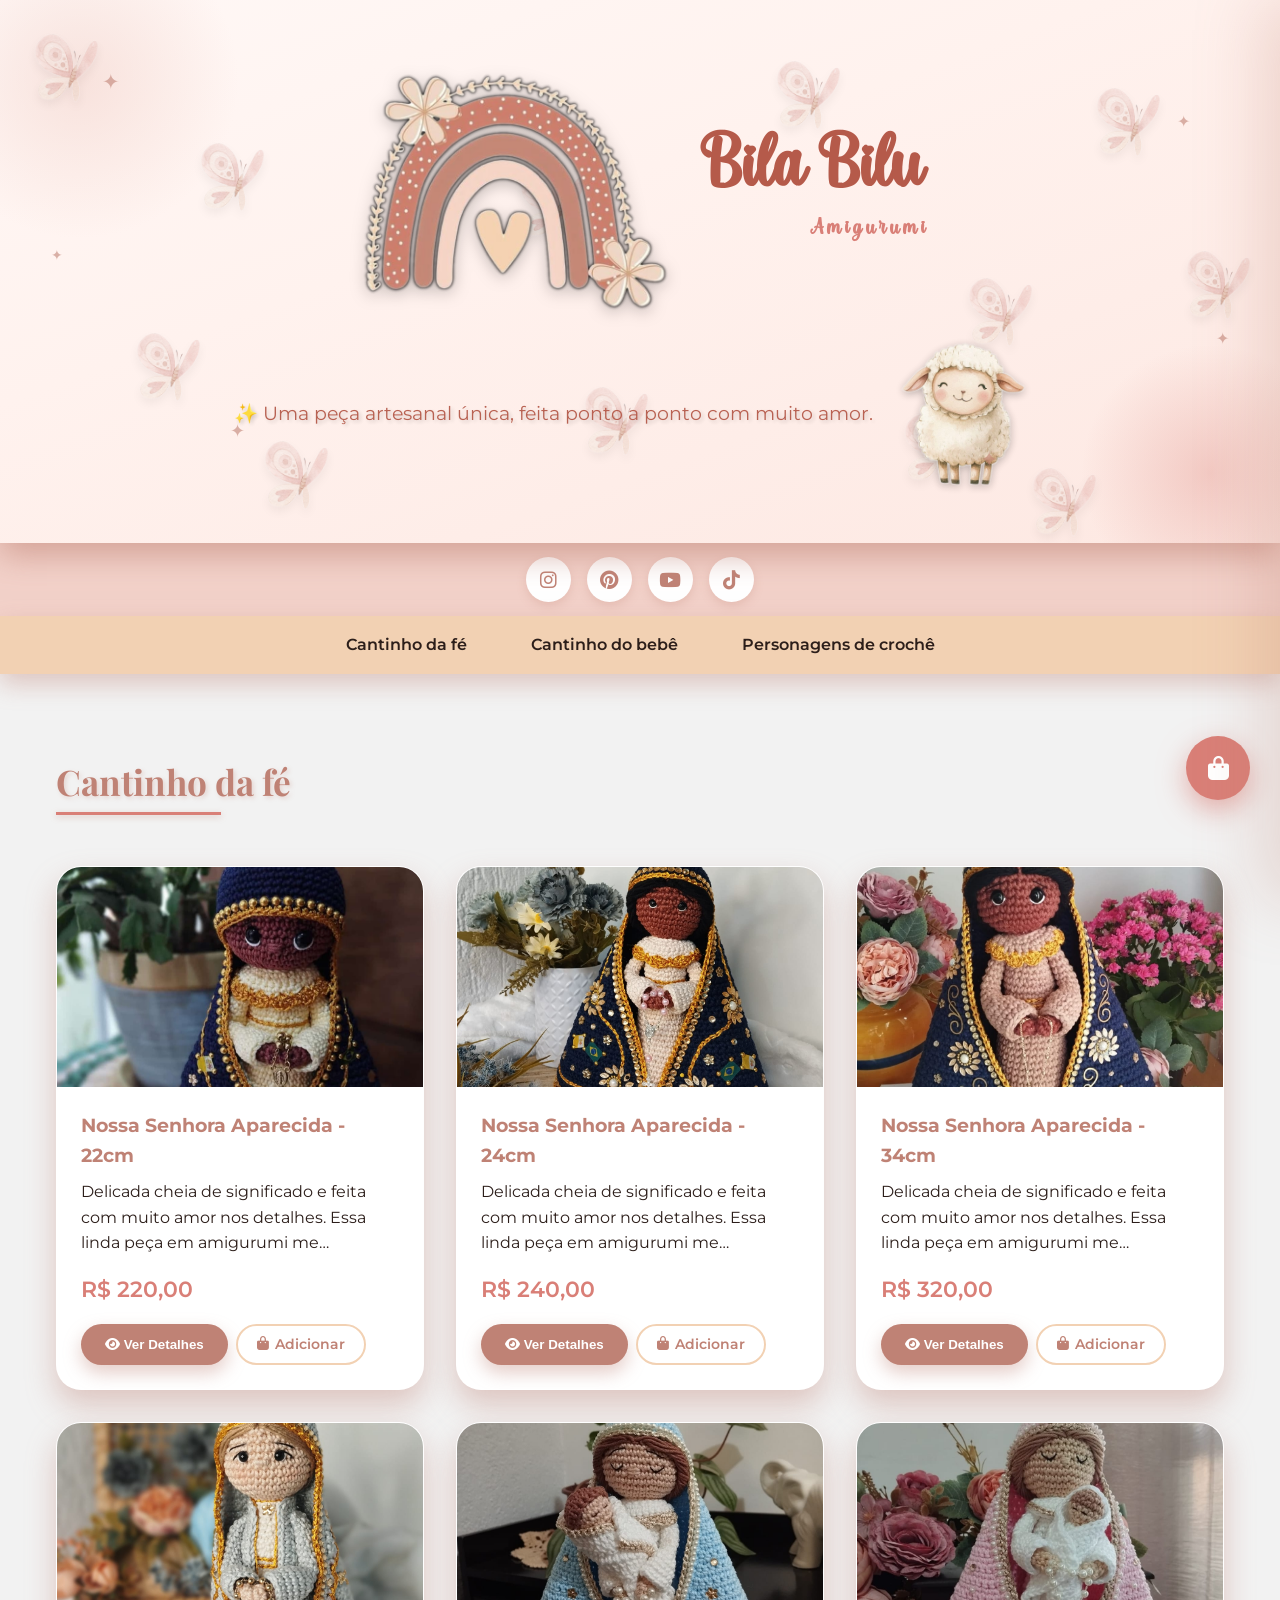
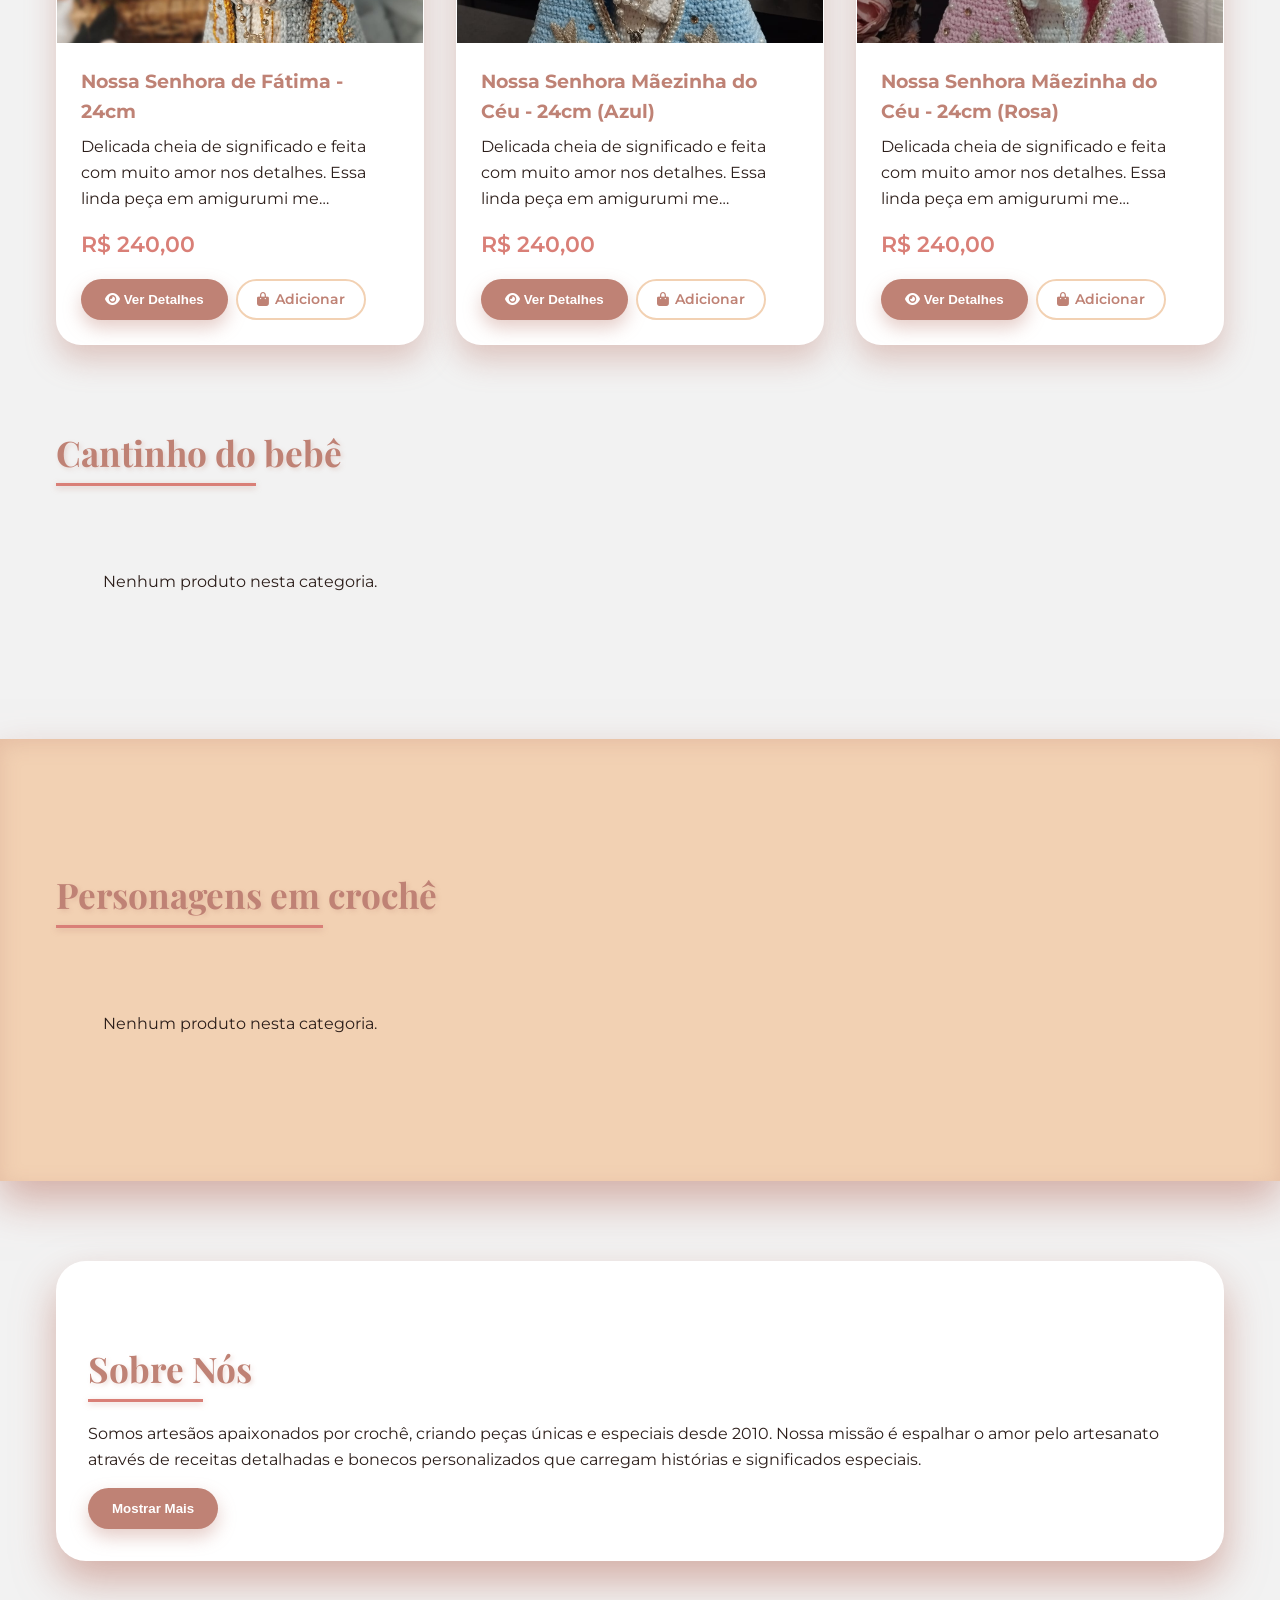
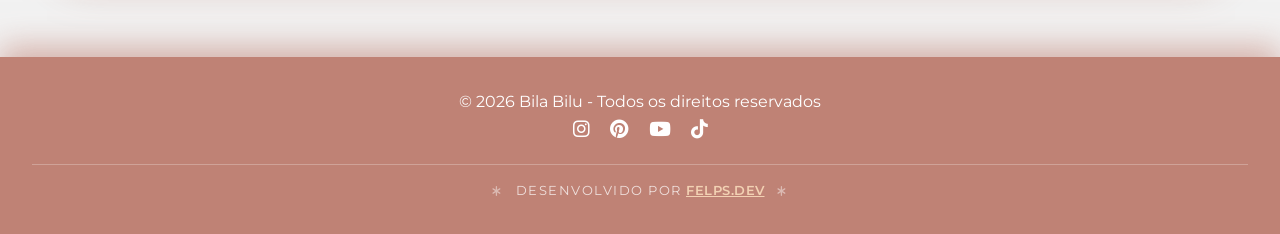
==== commit 0e32ba4b: "Update header subtitle to 'Amigurumi' Change header subtitle in index.html from 'Arte em Crochê' to " ====
--- a/index.html
+++ b/index.html
@@ -49,7 +49,7 @@
                 <img src="css/Imagens/imagem2.png" alt="BilaBilu" class="header-logo">
                 <div class="header-title-block">
                     <span class="header-titulo-nome">Bila Bilu</span>
-                    <span class="header-titulo-sub">Arte em Crochê</span>
+                    <span class="header-titulo-sub">Amigurumi</span>
                 </div>
             </div>
             <p>✨ Uma peça artesanal única, feita ponto a ponto com muito amor.
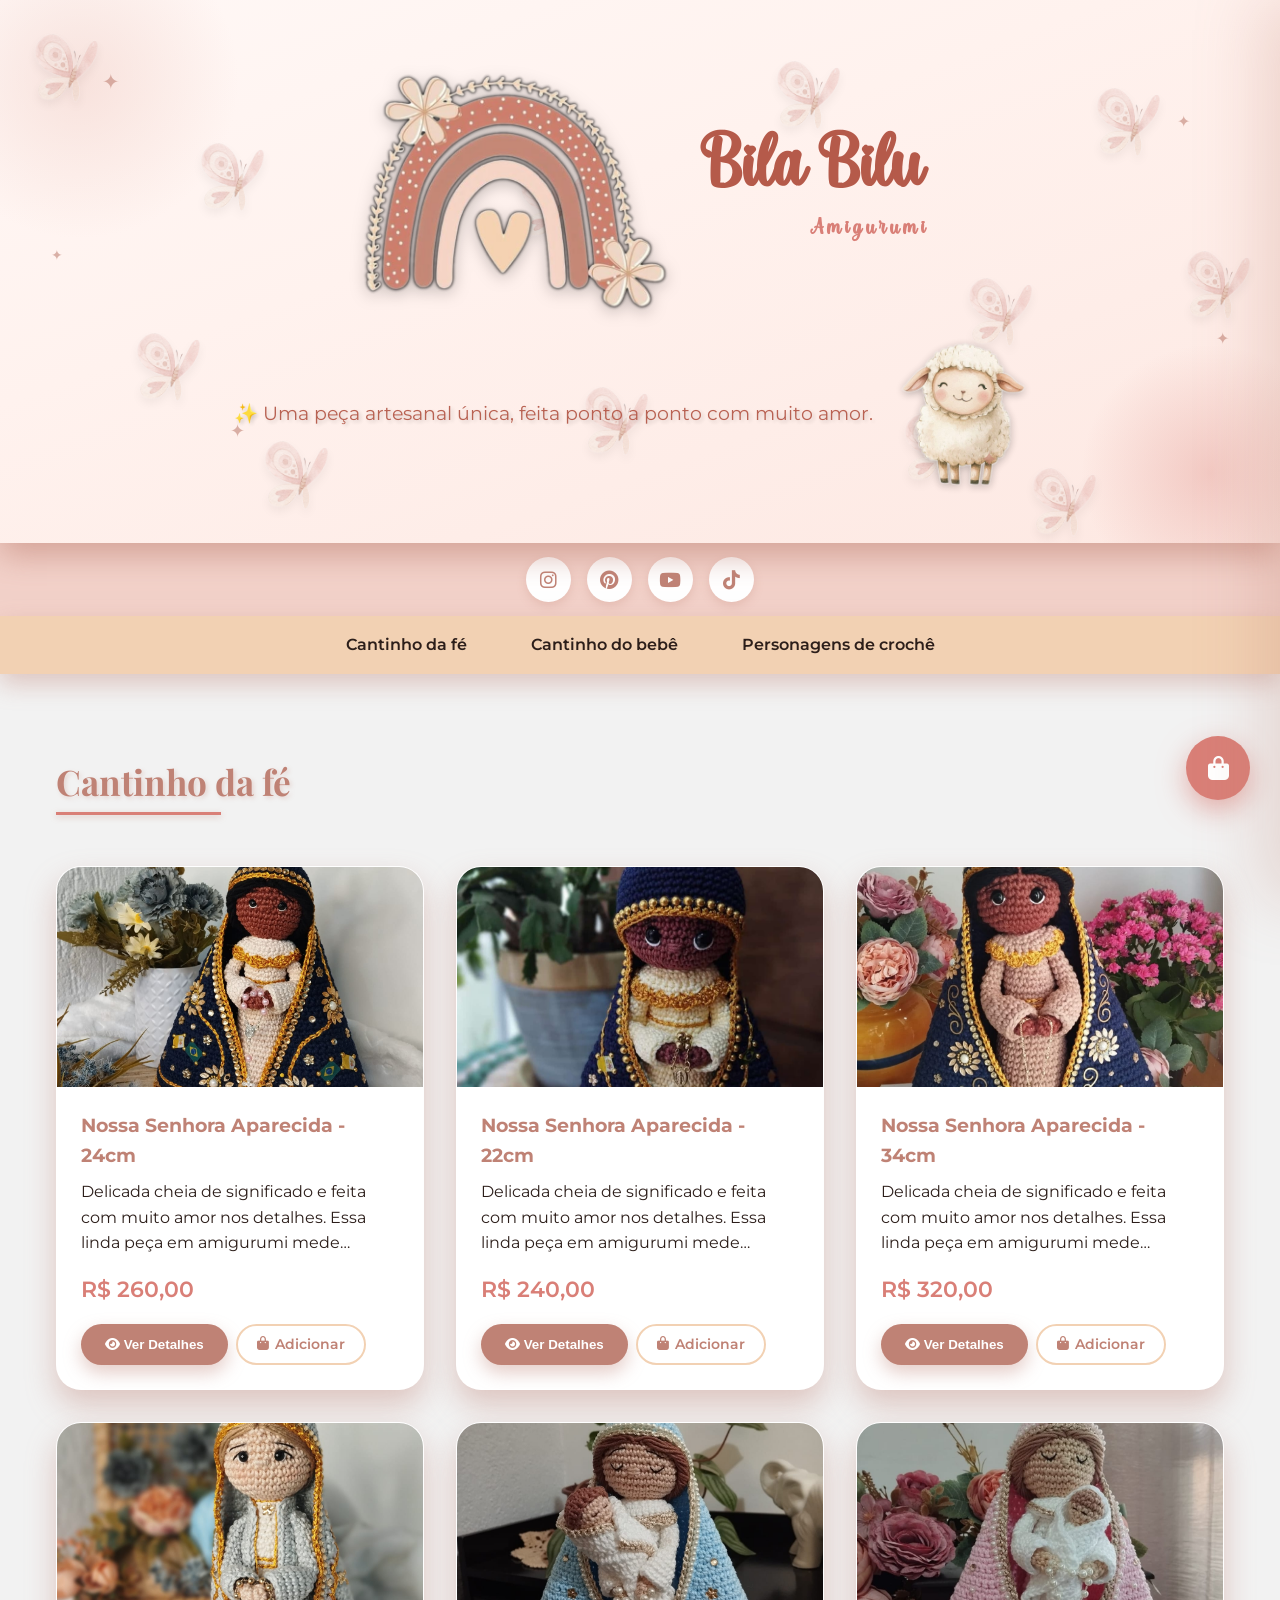
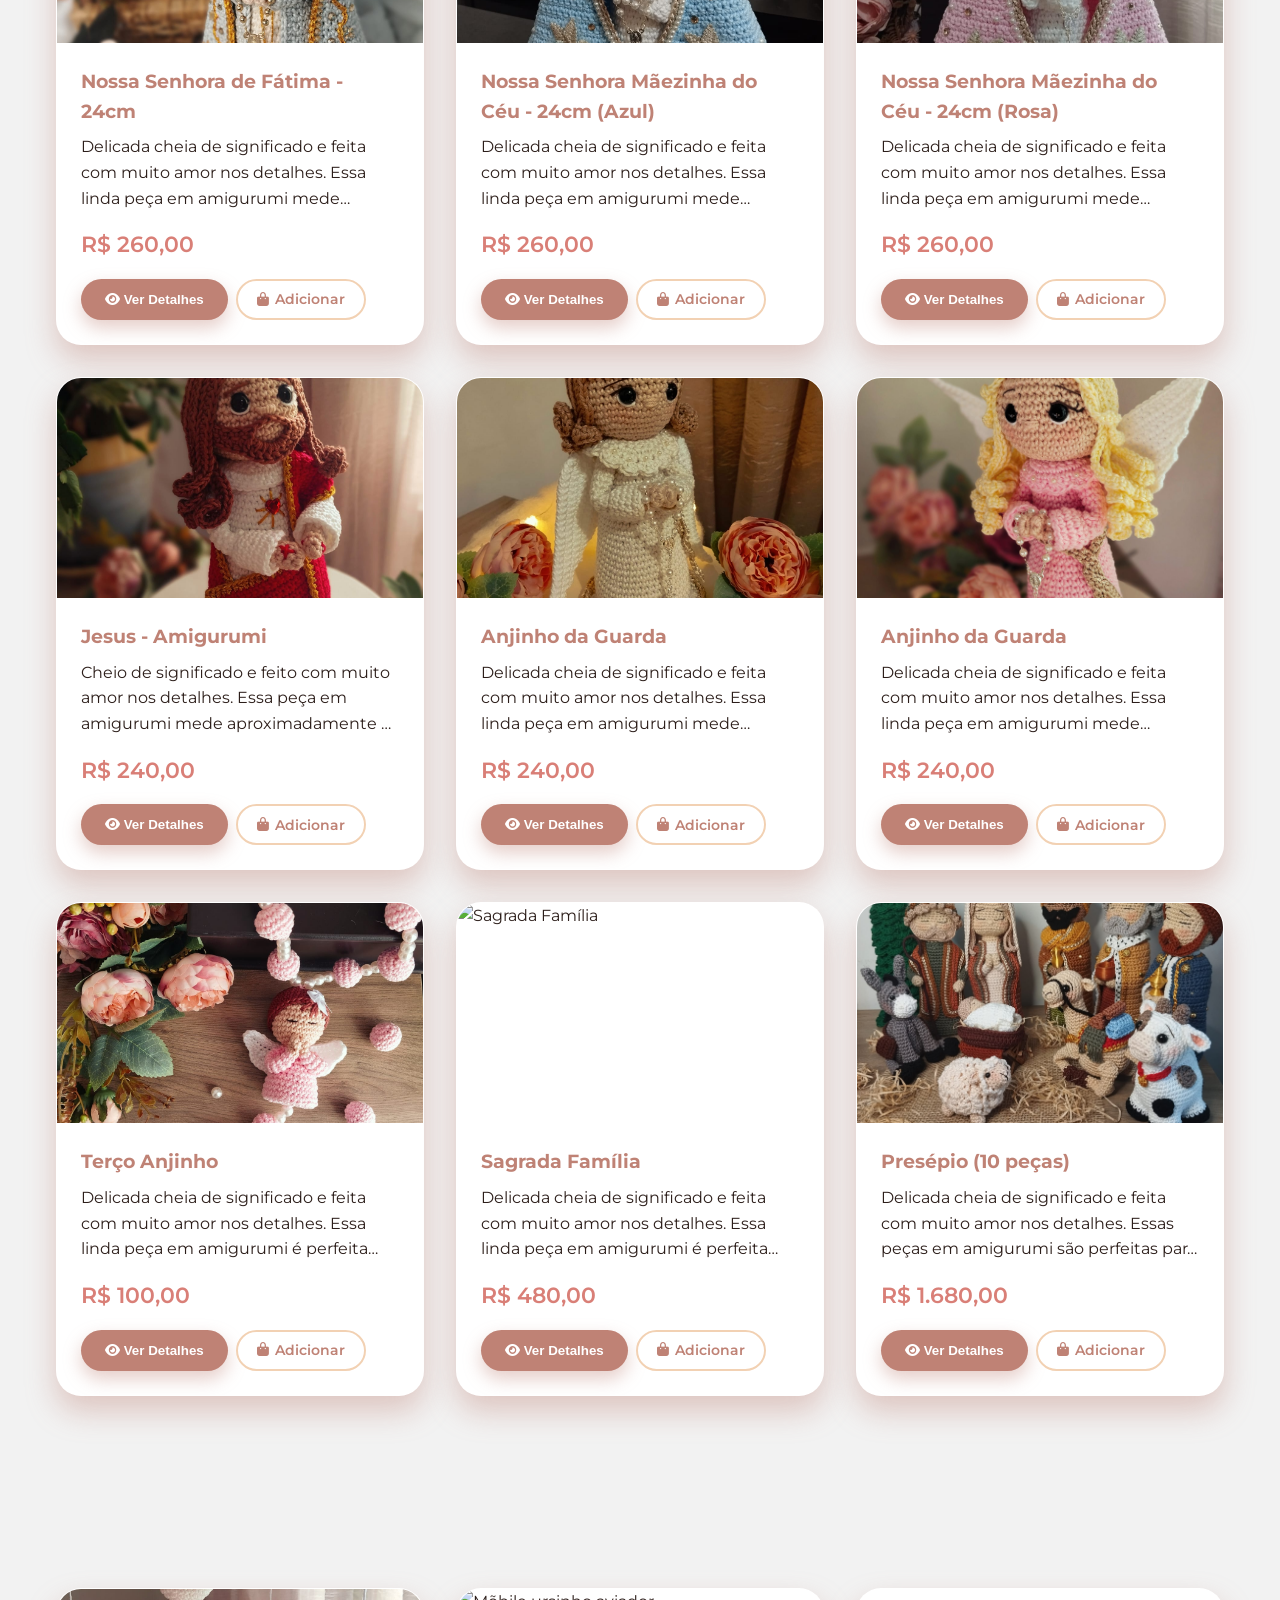
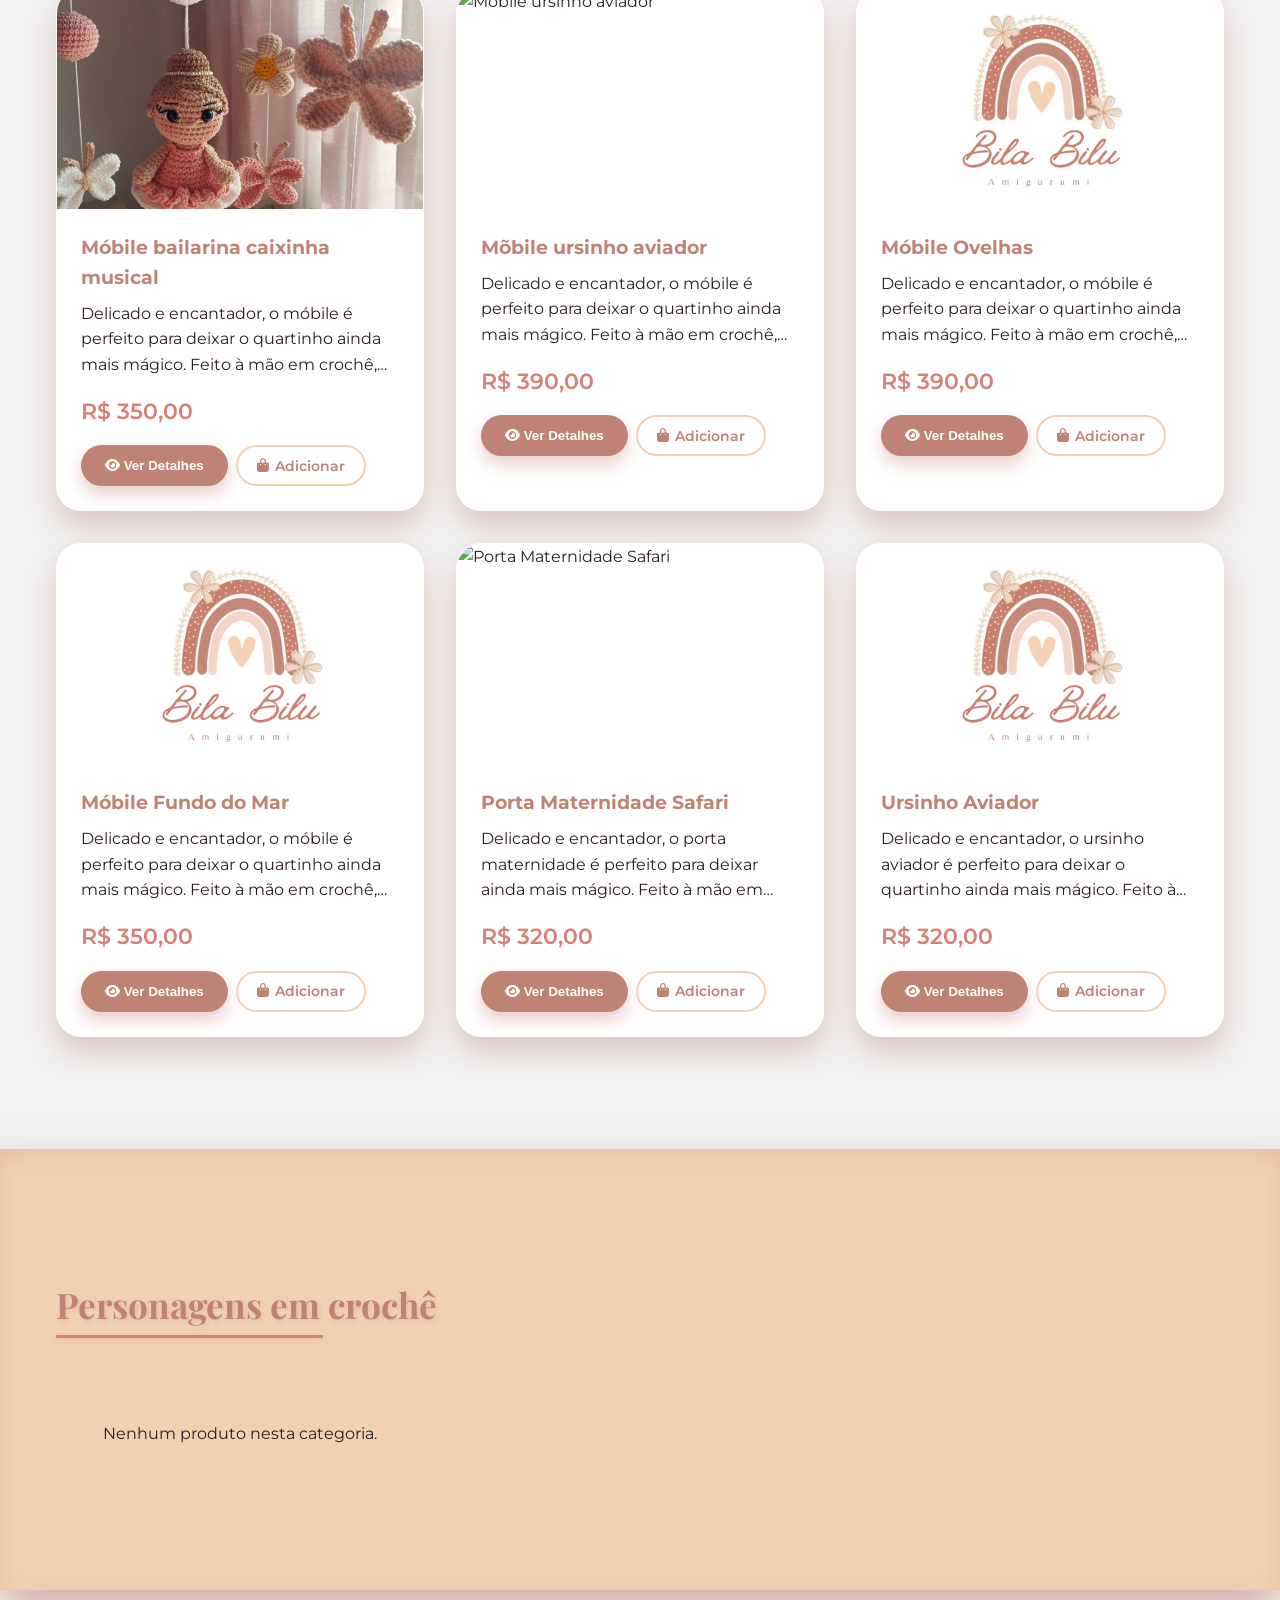
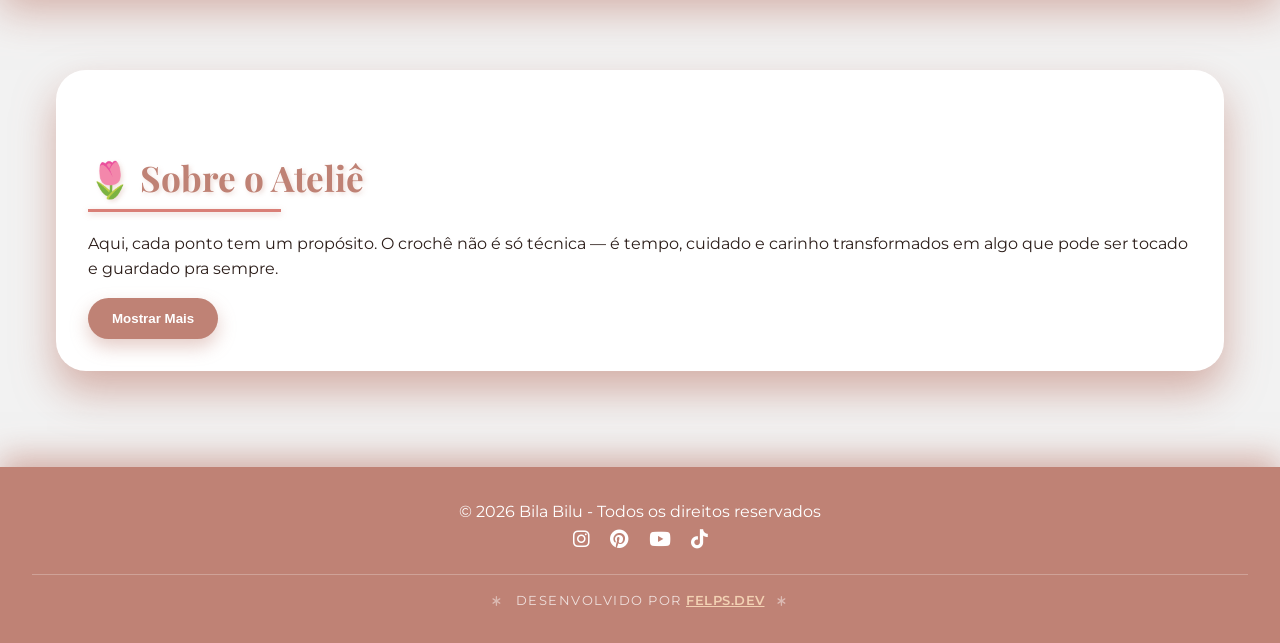
==== commit 202b7dbe: "Revise 'Sobre' section copy and heading Replace the original factual “Sobre Nós” content with a more" ====
--- a/index.html
+++ b/index.html
@@ -102,12 +102,17 @@
 
     <div class="container">
         <section id="sobre">
-            <h2 class="section-title reveal">Sobre Nós</h2>
-            <p>Somos artesãos apaixonados por crochê, criando peças únicas e especiais desde 2010. Nossa missão é espalhar o amor pelo artesanato através de receitas detalhadas e bonecos personalizados que carregam histórias e significados especiais.</p>
+            <h2 class="section-title reveal">🌷 Sobre o Ateliê</h2>
+            <p>Aqui, cada ponto tem um propósito.
+            O crochê não é só técnica — é tempo, cuidado e carinho transformados em algo que pode ser tocado e guardado pra sempre.</p>
             <button id="show-more-btn" class="btn">Mostrar Mais</button>
             <div id="more-content" style="display: none; margin-top: 20px;">
-                <p>Trabalhamos com materiais de alta qualidade e cada peça é feita com atenção aos detalhes. Nossas receitas são testadas e aprovadas por diversas artesãs antes de serem disponibilizadas para venda.</p>
-                <p>Além de vender receitas e bonecos prontos, oferecemos workshops online para quem quer aprender ou aprimorar suas técnicas de crochê.</p>
+                <p>Foi assim que tudo começou: com linhas nas mãos e o desejo de criar peças que levassem aconchego, fé e significado para a vida das pessoas.
+                Cada amigurumi nasce devagar, respeitando o processo, com atenção aos detalhes que fazem toda a diferença. Não é produção em massa — é criação com alma.</p>
+                <p>Mais do que peças prontas, aqui você encontra histórias em forma de crochê.
+                Seja um presente especial, um mimo cheio de afeto ou até um aprendizado novo, tudo é feito pensando em emocionar quem recebe.
+                ✨ Porque no final, não é só sobre o que você compra…
+                é sobre o que você sente.</p>
             </div>
         </section>
     </div>
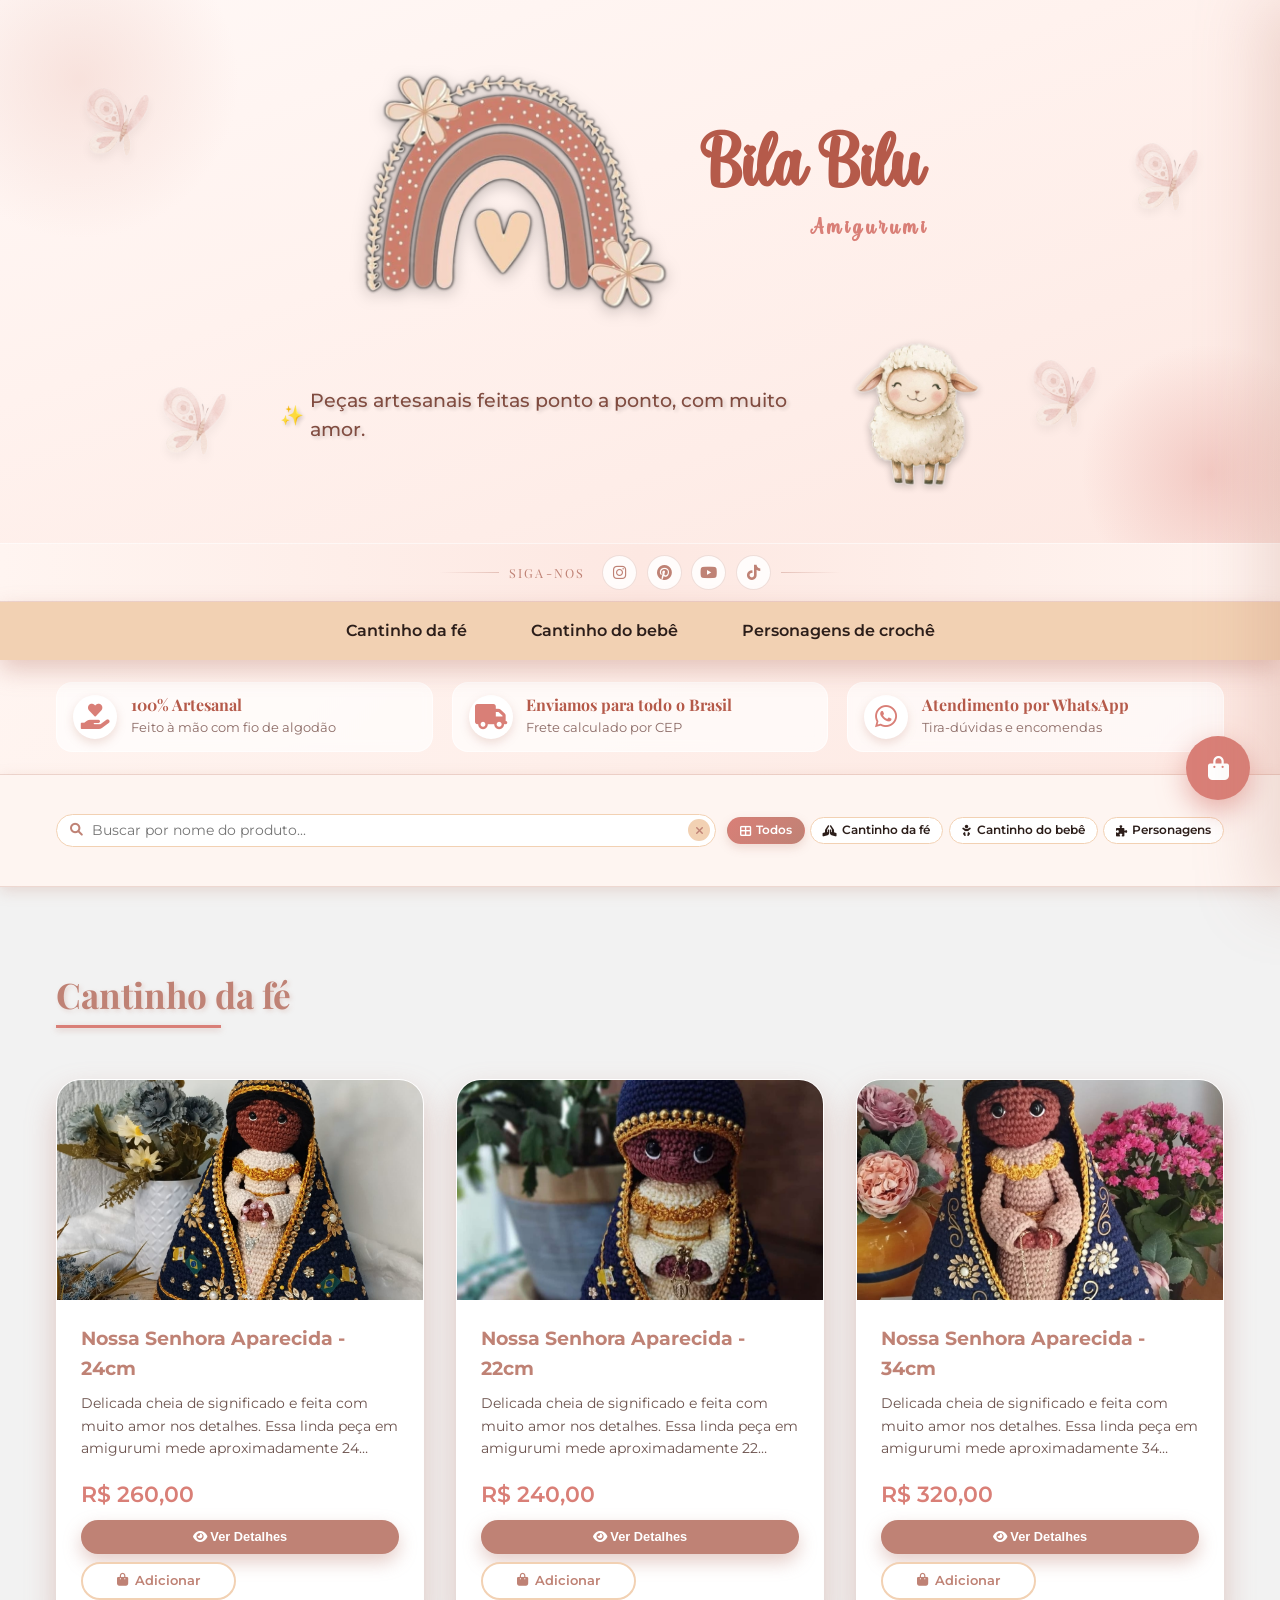
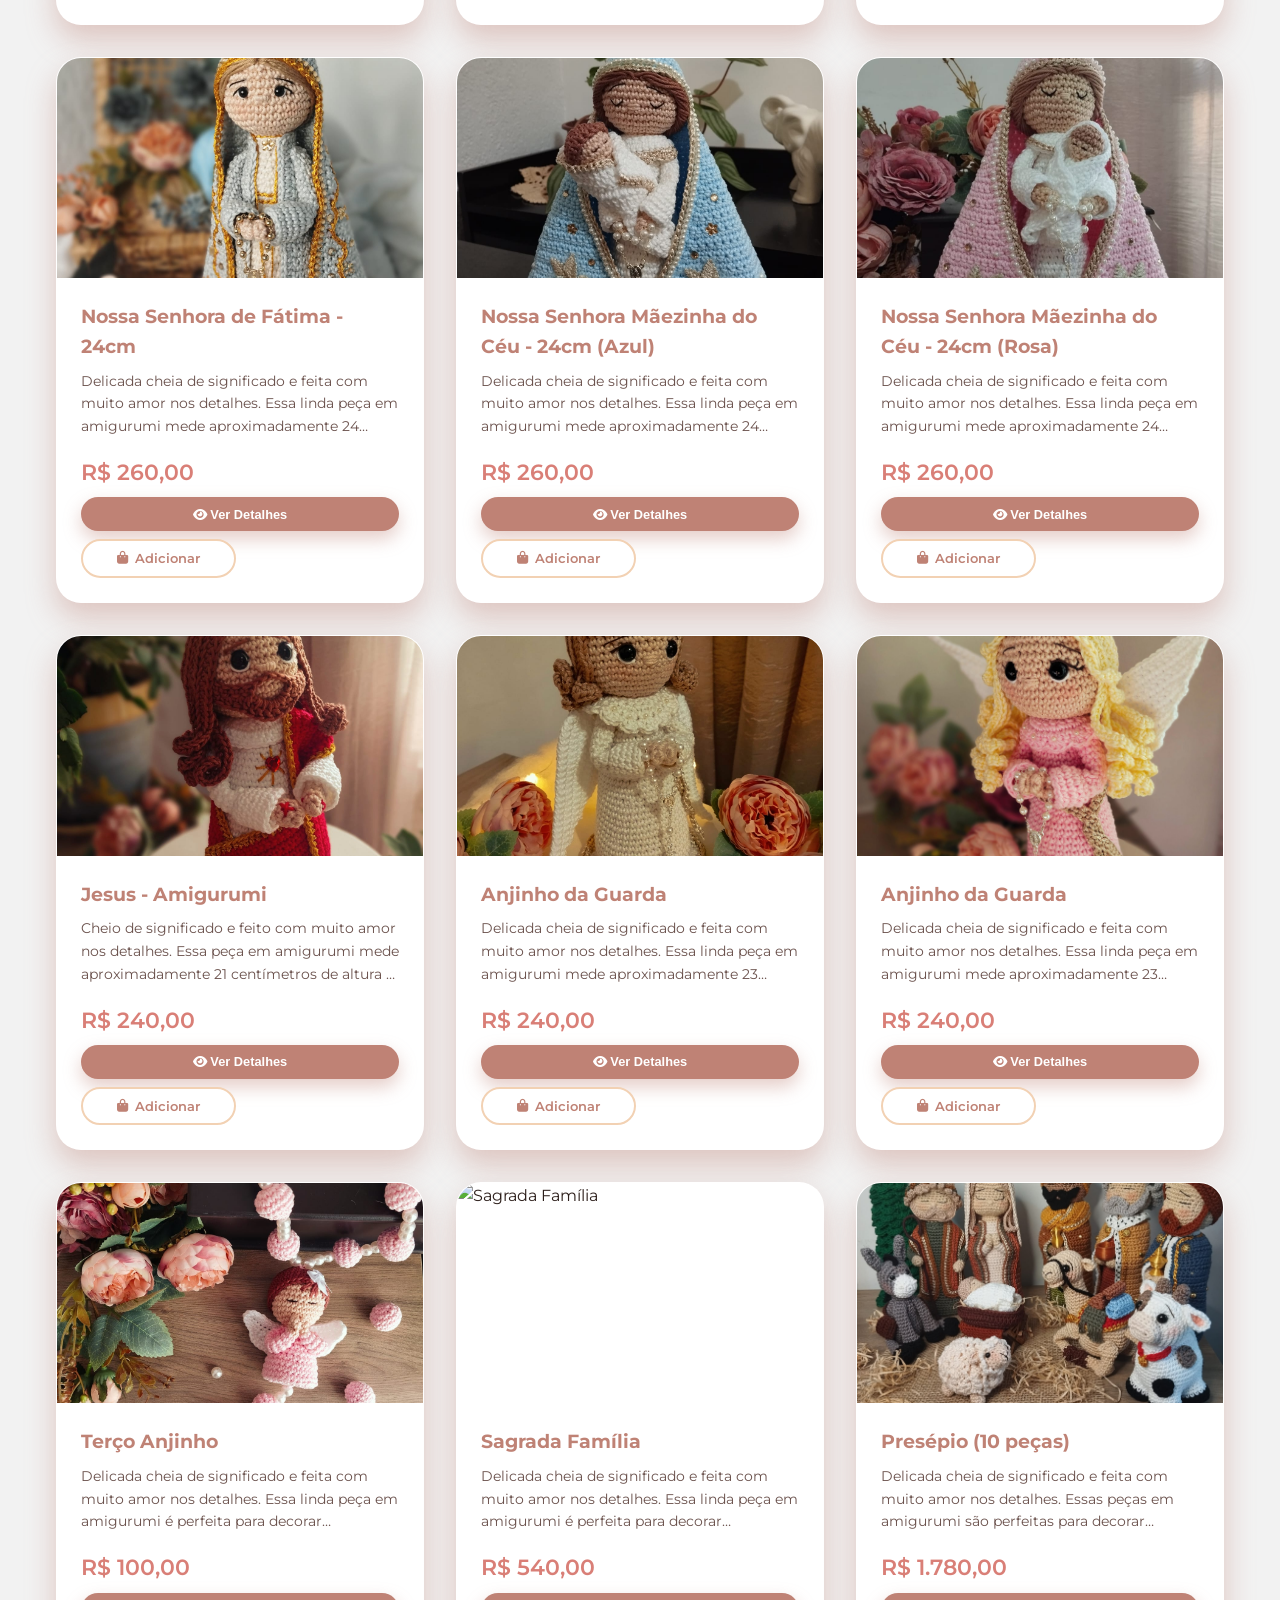
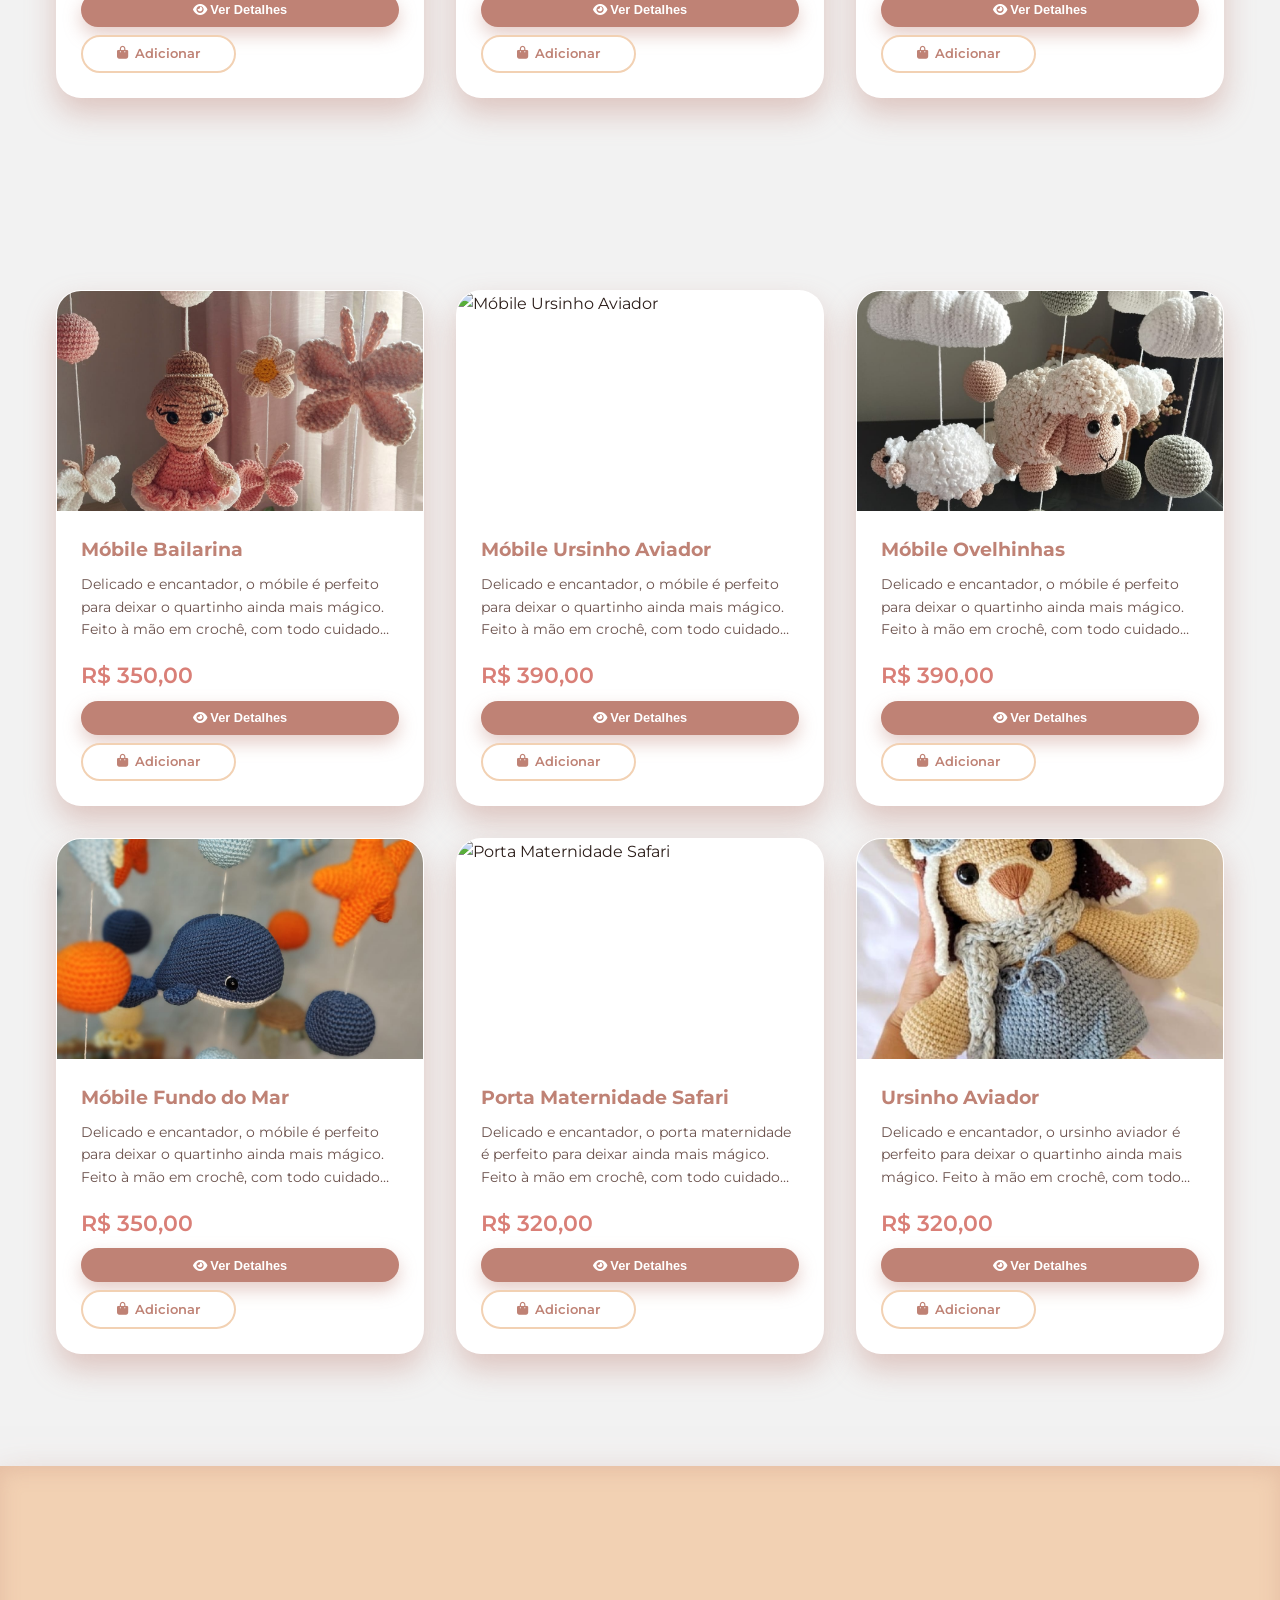
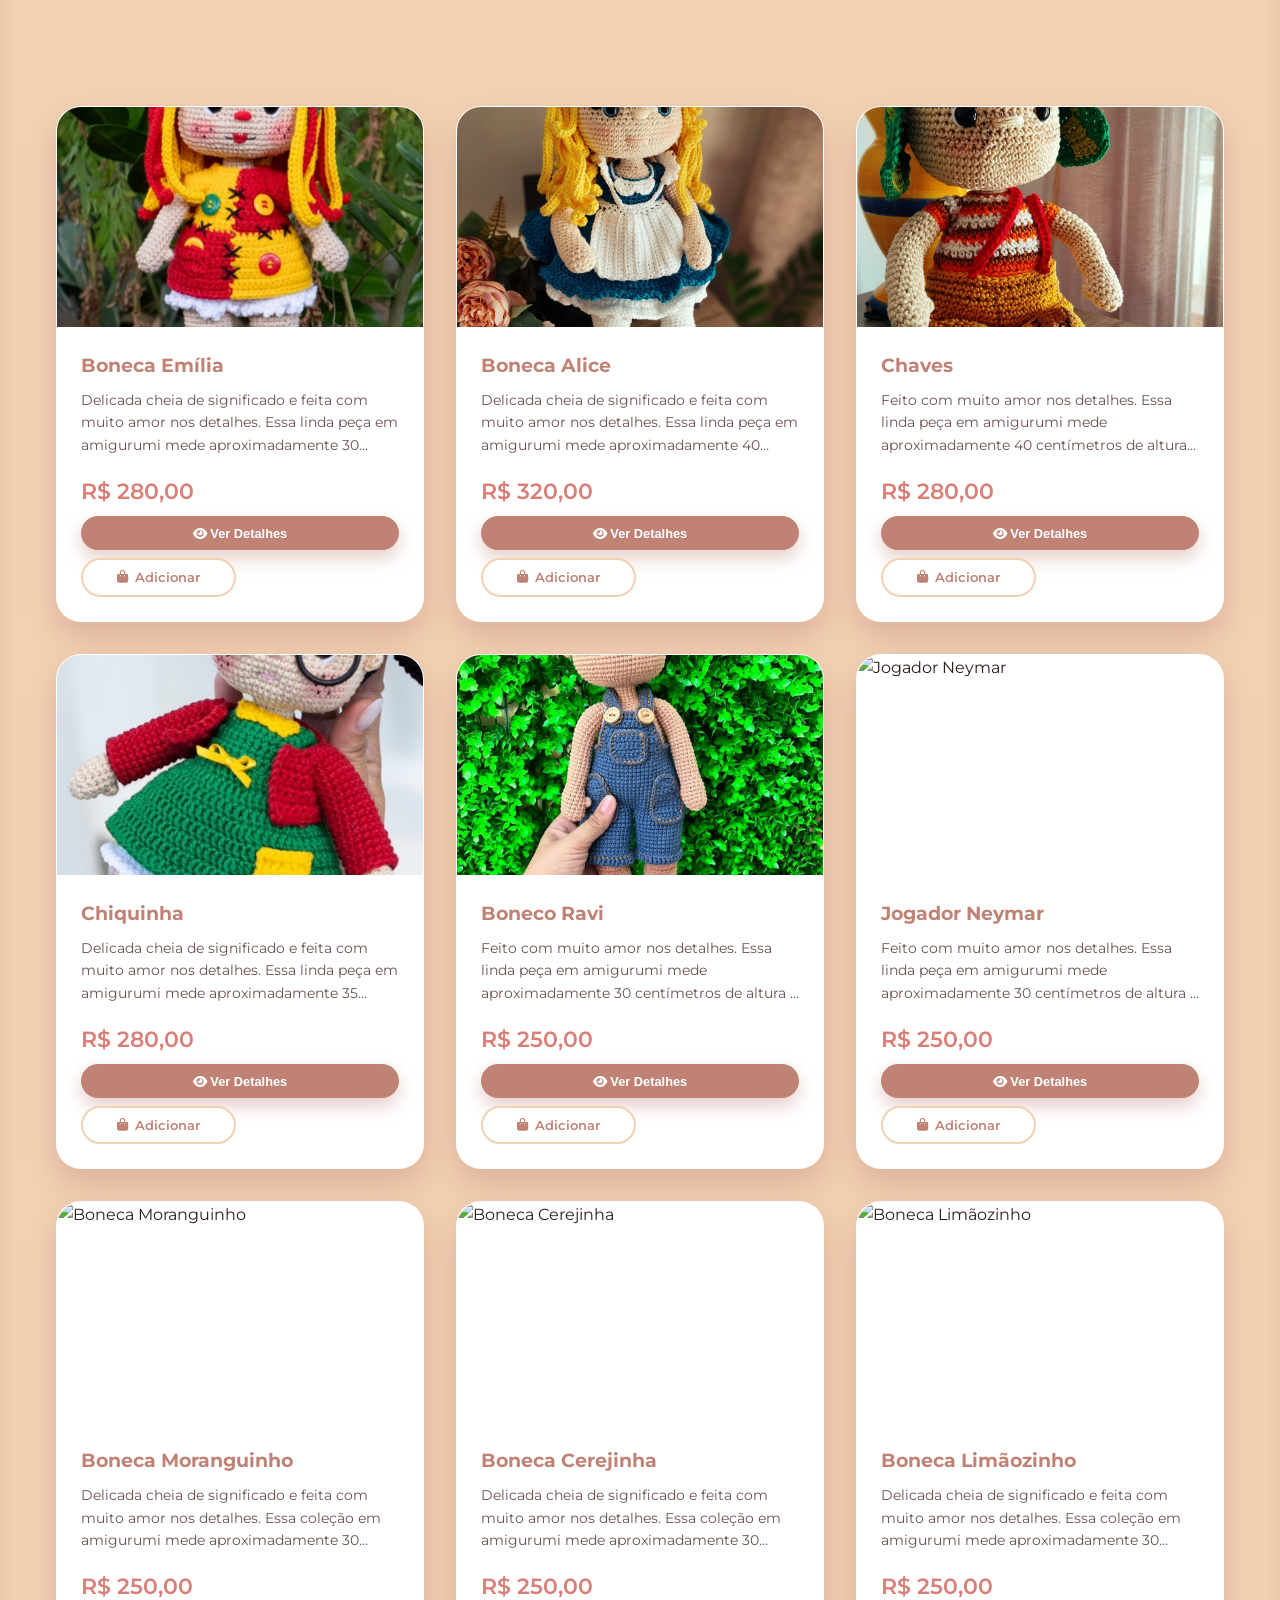
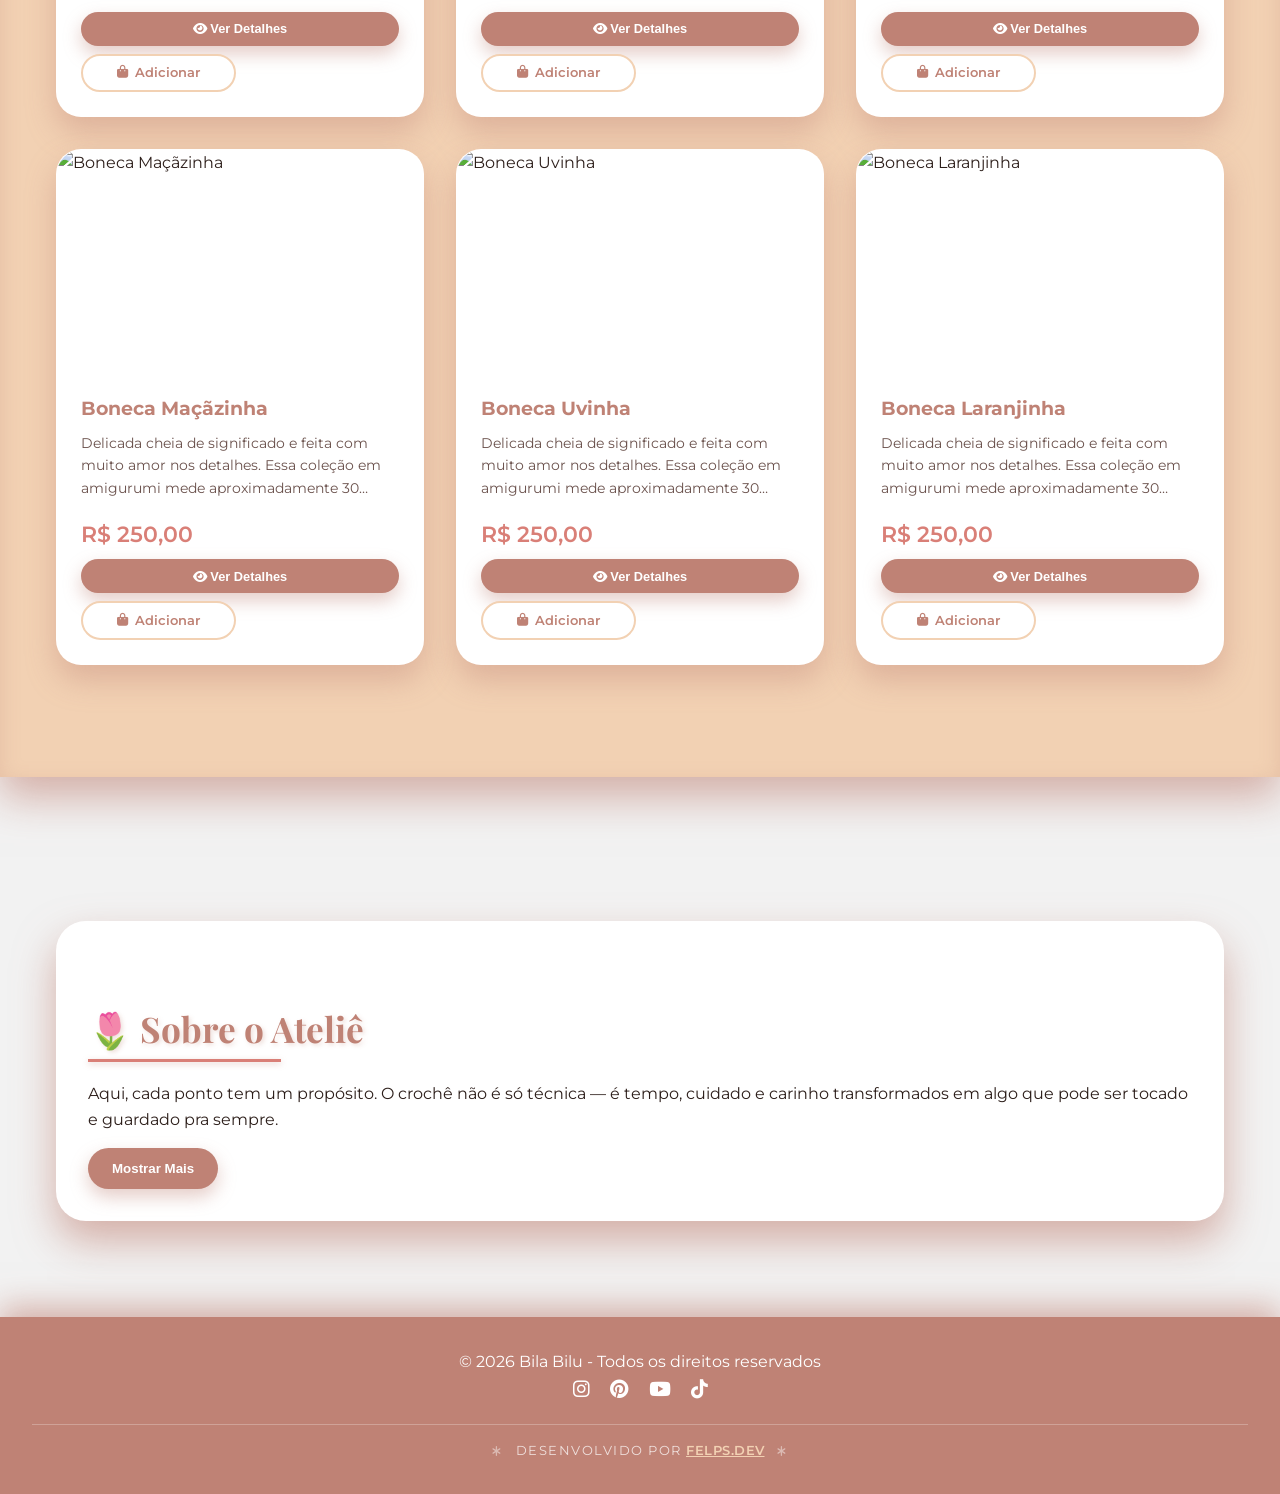
==== commit af022144: "Enhance header tagline layout and add image Refactor header tagline to use a centered flex layout an" ====
--- a/index.html
+++ b/index.html
@@ -11,7 +11,7 @@
     <link rel="preconnect" href="https://fonts.gstatic.com" crossorigin>
     <link href="https://fonts.googleapis.com/css2?family=Playfair+Display:wght@400;600&family=Montserrat:wght@300;500;600&display=swap" rel="stylesheet">
     <!-- CSS principal -->
-    <link rel="stylesheet" href="css/style2.css">
+    <link rel="stylesheet" href="css/style2.css?v=5">
     <link rel="shortcut icon" href="css/Imagens/imagem2.png" type="image/x-icon">
 </head>
 <body>
@@ -22,27 +22,11 @@
     <!-- Header -->
     <header>
         <div class="butterflies">
-            <span class="butterfly" style="top:5%; left:2%; animation-delay:0s; font-size:2.2rem;"><img src="css/Imagens/imagem1.png" alt=""></span>
-            <span class="butterfly" style="top:15%; left:85%; animation-delay:1.2s; font-size:2.8rem;"><img src="css/Imagens/imagem1.png" alt=""></span>
-            <span class="butterfly" style="top:60%; left:10%; animation-delay:2.5s; font-size:2rem;"><img src="css/Imagens/imagem1.png" alt=""></span>
-            <span class="butterfly" style="top:75%; left:70%; animation-delay:0.8s; font-size:3rem;"><img src="css/Imagens/imagem1.png" alt=""></span>
-            <span class="butterfly" style="top:30%; left:40%; animation-delay:3s; font-size:2.4rem;"><img src="css/Imagens/imagem1.png" alt=""></span>
-            <span class="butterfly" style="top:80%; left:20%; animation-delay:1.8s; font-size:2.6rem;"><img src="css/Imagens/imagem1.png" alt=""></span>
-            <span class="butterfly" style="top:45%; left:92%; animation-delay:2.2s; font-size:2.2rem;"><img src="css/Imagens/imagem1.png" alt=""></span>
-            <span class="butterfly" style="top:10%; left:60%; animation-delay:0.3s; font-size:3.2rem;"><img src="css/Imagens/imagem1.png" alt=""></span>
-            <span class="butterfly" style="top:70%; left:45%; animation-delay:2.7s; font-size:2rem;"><img src="css/Imagens/imagem1.png" alt=""></span>
-            <span class="butterfly" style="top:85%; left:80%; animation-delay:1.5s; font-size:2.8rem;"><img src="css/Imagens/imagem1.png" alt=""></span>
-            <span class="butterfly" style="top:25%; left:15%; animation-delay:3.2s; font-size:2.5rem;"><img src="css/Imagens/imagem1.png" alt=""></span>
-            <span class="butterfly" style="top:50%; left:75%; animation-delay:0.5s; font-size:2.9rem;"><img src="css/Imagens/imagem1.png" alt=""></span>
-        </div>
-
-        <!-- Sparkles fixos no header -->
-        <span class="header-sparkle" style="top:12%; left:8%;  font-size:1.3rem; animation-duration:2.8s; animation-delay:0.3s;">✦</span>
-        <span class="header-sparkle" style="top:20%; right:7%; font-size:1rem;   animation-duration:3.2s; animation-delay:1.1s;">✦</span>
-        <span class="header-sparkle" style="bottom:18%; left:18%; font-size:1.1rem; animation-duration:2.5s; animation-delay:0.8s;">✦</span>
-        <span class="header-sparkle" style="bottom:12%; right:22%; font-size:1.4rem; animation-duration:3.6s; animation-delay:2s;">✦</span>
-        <span class="header-sparkle" style="top:45%; left:4%; font-size:0.9rem; animation-duration:2.9s; animation-delay:1.5s;">✦</span>
-        <span class="header-sparkle" style="top:60%; right:4%; font-size:1rem; animation-duration:3s; animation-delay:0.6s;">✦</span>
+            <span class="butterfly" style="top:15%; left:6%;  animation-delay:0s;"><img src="css/Imagens/imagem1.png" alt=""></span>
+            <span class="butterfly" style="top:25%; left:88%; animation-delay:1.5s;"><img src="css/Imagens/imagem1.png" alt=""></span>
+            <span class="butterfly" style="top:70%; left:12%; animation-delay:2.8s;"><img src="css/Imagens/imagem1.png" alt=""></span>
+            <span class="butterfly" style="top:65%; left:80%; animation-delay:1s;"><img src="css/Imagens/imagem1.png" alt=""></span>
+        </div>
 
         <div class="header-content header-parallax">
             <div class="header-logo-row">
@@ -52,13 +36,19 @@
                     <span class="header-titulo-sub">Amigurumi</span>
                 </div>
             </div>
-            <p>✨ Uma peça artesanal única, feita ponto a ponto com muito amor.
-            <img src="css/Imagens/imagem3.png" alt=""></p>
+            <p class="header-tagline">
+                <span class="header-tagline-text">
+                    <i class="fas fa-sparkles" aria-hidden="true">✨</i>
+                    Peças artesanais feitas ponto a ponto, com muito amor.
+                </span>
+                <img src="css/Imagens/imagem3.png" alt="" class="header-tagline-img">
+            </p>
         </div>
     </header>
 
     <!-- Redes Sociais -->
     <div class="header-redes-sociais">
+        <span class="header-redes-label">Siga-nos</span>
         <a target="_blank" href="https://www.instagram.com/croche_bilabilu/" class="header-social-link" aria-label="Instagram">
             <i class="fab fa-instagram"></i>
         </a>
@@ -82,23 +72,78 @@
         </ul>
     </nav>
 
+    <!-- Hero / Selos de confiança -->
+    <section class="hero-strip">
+        <div class="container hero-strip-inner">
+            <div class="trust-item">
+                <i class="fas fa-hand-holding-heart"></i>
+                <div>
+                    <strong>100% Artesanal</strong>
+                    <span>Feito à mão com fio de algodão</span>
+                </div>
+            </div>
+            <div class="trust-item">
+                <i class="fas fa-truck"></i>
+                <div>
+                    <strong>Enviamos para todo o Brasil</strong>
+                    <span>Frete calculado por CEP</span>
+                </div>
+            </div>
+            <div class="trust-item">
+                <i class="fab fa-whatsapp"></i>
+                <div>
+                    <strong>Atendimento por WhatsApp</strong>
+                    <span>Tira-dúvidas e encomendas</span>
+                </div>
+            </div>
+        </div>
+    </section>
+
+    <!-- Barra de busca + filtros -->
+    <section class="catalog-toolbar">
+        <div class="container catalog-toolbar-inner">
+            <div class="catalog-search">
+                <i class="fas fa-search"></i>
+                <input type="text" id="catalog-search-input" placeholder="Buscar por nome do produto...">
+                <button class="catalog-search-clear" id="catalog-search-clear" hidden aria-label="Limpar busca">
+                    <i class="fas fa-times"></i>
+                </button>
+            </div>
+            <div class="catalog-filters" id="catalog-filters" role="tablist">
+                <button class="catalog-chip active" data-cat="all"><i class="fas fa-th-large"></i> Todos</button>
+                <button class="catalog-chip" data-cat="fe"><i class="fas fa-praying-hands"></i> Cantinho da fé</button>
+                <button class="catalog-chip" data-cat="bebe"><i class="fas fa-baby"></i> Cantinho do bebê</button>
+                <button class="catalog-chip" data-cat="personagens"><i class="fas fa-puzzle-piece"></i> Personagens</button>
+            </div>
+        </div>
+    </section>
+
     <div class="container">
-        <section id="cantinho-fe">
+        <section id="cantinho-fe" class="catalog-section">
             <h2 class="section-title reveal">Cantinho da fé</h2>
             <div class="products" id="fe-container"></div>
         </section>
-        <section id="cantinho-bebe">
+        <section id="cantinho-bebe" class="catalog-section">
             <h2 class="section-title reveal">Cantinho do bebê</h2>
             <div class="products" id="bebe-container"></div>
         </section>
     </div>
 
-    <section class="collections" id="personagens">
+    <section class="collections catalog-section" id="personagens">
         <div class="container">
             <h2 class="section-title reveal">Personagens em crochê</h2>
             <div class="products" id="personagens-container"></div>
         </div>
     </section>
+
+    <!-- Mensagem quando a busca não encontra nada -->
+    <div class="container">
+        <div class="catalog-empty" id="catalog-empty" hidden>
+            <i class="fas fa-search"></i>
+            <p>Nenhum produto encontrado para "<span id="catalog-empty-term"></span>".</p>
+            <button class="btn" id="catalog-empty-clear">Limpar busca</button>
+        </div>
+    </div>
 
     <div class="container">
         <section id="sobre">
@@ -180,10 +225,10 @@
     </div>
 
     <!-- JavaScript -->
-    <script src="js/catalogo.js"></script>
+    <script src="js/catalogo.js?v=2"></script>
 
     <script>
-      // ── Parallax no header ao rolar ──
+      // ── Parallax suave no header ──
       const headerEl      = document.querySelector('header');
       const parallaxEl    = document.querySelector('.header-parallax');
       const butterfliesEl = document.querySelector('.butterflies');
@@ -192,8 +237,8 @@
         const scrollY = window.scrollY;
         const limit   = headerEl.offsetHeight;
         if (scrollY < limit + 80) {
-          parallaxEl.style.transform    = `translateY(${scrollY * 0.38}px)`;
-          butterfliesEl.style.transform = `translateY(${scrollY * 0.18}px)`;
+          parallaxEl.style.transform    = `translateY(${scrollY * 0.28}px)`;
+          if (butterfliesEl) butterfliesEl.style.transform = `translateY(${scrollY * 0.14}px)`;
         }
       }, { passive: true });
 
@@ -215,7 +260,7 @@
           if (entry.isIntersecting) {
             const cards = entry.target.querySelectorAll('.product-card');
             cards.forEach((card, i) => {
-              card.style.animationDelay = `${i * 0.09}s`;
+              card.style.animationDelay = `${i * 0.08}s`;
             });
             gridObserver.unobserve(entry.target);
           }
@@ -231,35 +276,6 @@
           grids.forEach(g => gridObserver.observe(g));
         }
       }, 200);
-
-      // ── Sparkle ao mover o mouse ──
-      let lastSparkle = 0;
-      document.addEventListener('mousemove', (e) => {
-        const now = Date.now();
-        if (now - lastSparkle < 140) return;
-        lastSparkle = now;
-
-        const el = document.createElement('span');
-        el.textContent = '✦';
-        el.style.cssText = `
-          position: fixed;
-          left: ${e.clientX}px;
-          top:  ${e.clientY}px;
-          pointer-events: none;
-          z-index: 9999;
-          color: rgba(191,130,117,0.7);
-          font-size: ${0.55 + Math.random() * 0.65}rem;
-          transform: translate(-50%, -50%) scale(0);
-          transition: transform 0.3s cubic-bezier(0.2,0,0,1), opacity 0.5s ease;
-          user-select: none;
-        `;
-        document.body.appendChild(el);
-        requestAnimationFrame(() => {
-          el.style.transform = 'translate(-50%, -50%) scale(1) rotate(180deg)';
-          el.style.opacity   = '0';
-        });
-        setTimeout(() => el.remove(), 600);
-      });
     </script>
 </body>
 </html>
--- a/css/style2.css
+++ b/css/style2.css
@@ -231,32 +231,64 @@
 .header-redes-sociais {
     display: flex;
     justify-content: center;
-    gap: 1rem;
-    padding: 0.9rem 1rem;
-    background: var(--pastel-2);
+    align-items: center;
+    gap: 0.6rem;
+    padding: 0.7rem 1rem;
+    background: linear-gradient(90deg, #fff5f1 0%, #fde8e2 50%, #fff5f1 100%);
     flex-wrap: wrap;
+    position: relative;
+    border-top: 1px solid rgba(255,255,255,0.6);
+    border-bottom: 1px solid var(--sombra-clara);
+}
+
+.header-redes-sociais::before {
+    content: '';
+    flex: 1;
+    max-width: 60px;
+    height: 1px;
+    background: linear-gradient(90deg, transparent, var(--medio));
+    opacity: 0.4;
+}
+.header-redes-sociais::after {
+    content: '';
+    flex: 1;
+    max-width: 60px;
+    height: 1px;
+    background: linear-gradient(90deg, var(--medio), transparent);
+    opacity: 0.4;
+}
+
+.header-redes-label {
+    font-family: 'Playfair Display', serif;
+    font-size: 0.78rem;
+    color: var(--medio);
+    letter-spacing: 0.18em;
+    text-transform: uppercase;
+    margin-right: 0.4rem;
+    white-space: nowrap;
 }
 
 .header-social-link {
-    display: flex;
+    display: inline-flex;
     align-items: center;
     justify-content: center;
-    width: 2.8rem;
-    height: 2.8rem;
-    background: white;
+    width: 2.2rem;
+    height: 2.2rem;
+    background: rgba(255,255,255,0.85);
     border-radius: 50%;
     color: var(--medio);
-    font-size: 1.2rem;
+    font-size: 0.95rem;
     text-decoration: none;
-    box-shadow: 0 4px 10px var(--sombra-clara);
-    transition: all 0.3s ease;
+    border: 1px solid var(--sombra-clara);
+    transition: transform 0.25s ease, background 0.25s ease, color 0.25s ease, box-shadow 0.25s ease;
 }
 
 .header-social-link:hover {
-    background: var(--medio);
-    color: white;
-    transform: translateY(-4px);
-    box-shadow: 0 10px 18px var(--sombra-media);
+    background: linear-gradient(135deg, var(--destaque), var(--medio));
+    color: #fff;
+    transform: translateY(-3px) scale(1.08);
+    box-shadow: 0 8px 16px var(--sombra-media);
+    border-color: transparent;
 }
 
 /* ===== NAVEGAÇÃO ===== */
@@ -772,7 +804,7 @@
     .header-logo-row { flex-direction: column; gap: 0.7rem; }
     .header-logo { width: 85px; max-width: 35vw; }
     .header-title-block { text-align: center; align-items: center; }
-    .header-titulo-nome { font-size: 2.4rem; }
+    .header-titulo-nome { font-size: 3.5rem; }
     .header-titulo-sub { font-size: 0.78rem; letter-spacing: 3.5px; margin-left: 1rem; }
     .header-content p { font-size: 0.9rem; }
     .header-content p img { width: 5rem; }
@@ -822,7 +854,7 @@
 /* Small mobile (≤420px) */
 @media (max-width: 420px) {
     .header-logo { width: 70px; }
-    .header-titulo-nome { font-size: 2rem; }
+    .header-titulo-nome { font-size: 3.5rem; }
     .header-titulo-sub { font-size: 0.7rem; letter-spacing: 2.8px; margin-left: 0.7rem; }
     .header-content p img { width: 4rem; }
     nav a { font-size: 0.68rem; padding: 0.3rem 0.45rem; }
@@ -839,7 +871,7 @@
 /* Tiny mobile (≤360px) */
 @media (max-width: 360px) {
     .header-logo { width: 60px; }
-    .header-titulo-nome { font-size: 1.8rem; }
+    .header-titulo-nome { font-size: 3.5rem; }
     .header-titulo-sub { font-size: 0.64rem; letter-spacing: 2.2px; margin-left: 0.5rem; }
     .products { grid-template-columns: 1fr; }
     .product-image { height: 200px; }
@@ -848,7 +880,7 @@
 }
 
 /* ===== ESTILOS DO CARRINHO (movidos do inline) ===== */
-html { scroll-padding-top: 70px; }
+html { scroll-padding-top: 150px; }
 
 /* Botão flutuante do carrinho */
 .cart-float-btn {
@@ -1248,4 +1280,431 @@
     margin-top: 0.5rem;
 }
 
-/* carrinho mobile — já coberto nos breakpoints acima */+/* carrinho mobile — já coberto nos breakpoints acima */
+
+/* =========================================================
+   MELHORIAS v2 — Hero strip, busca/filtros, cards + modal
+   ========================================================= */
+
+/* Header tagline mais clean */
+.header-tagline {
+    font-size: 1.1rem;
+    color: #7a4337;
+    max-width: 720px;
+    margin: 0 auto;
+    font-weight: 500;
+    line-height: 1.5;
+    display: flex;
+    align-items: center;
+    justify-content: center;
+    gap: 1rem;
+}
+.header-tagline-text {
+    display: inline-flex;
+    align-items: center;
+    gap: 0.4rem;
+    text-align: left;
+    flex: 0 1 auto;
+}
+.header-tagline-img {
+    width: 7rem;
+    height: auto;
+    flex-shrink: 0;
+    margin-left: auto;
+    filter: drop-shadow(0 4px 10px rgba(0,0,0,0.15));
+    animation: floatSheep 4s ease-in-out infinite;
+}
+@keyframes floatSheep {
+    0%, 100% { transform: translateY(0) rotate(-2deg); }
+    50%      { transform: translateY(-6px) rotate(2deg); }
+}
+
+@media (max-width: 600px) {
+    .header-tagline { gap: 0.6rem; max-width: 100%; padding: 0 0.6rem; }
+    .header-tagline-text { font-size: 0.9rem; }
+    .header-tagline-img { width: 4.5rem; margin-left: 0.4rem; }
+}
+
+/* ===== Hero strip — selos de confiança ===== */
+.hero-strip {
+    background: linear-gradient(135deg, #fff5f1, #fde8e2);
+    padding: 1.4rem 1rem;
+    border-bottom: 1px solid var(--sombra-clara);
+}
+.hero-strip-inner {
+    display: grid;
+    grid-template-columns: repeat(3, 1fr);
+    gap: 1.2rem;
+    padding: 0 1rem;
+}
+.trust-item {
+    display: flex;
+    align-items: center;
+    gap: 0.85rem;
+    padding: 0.7rem 1rem;
+    background: rgba(255,255,255,0.65);
+    border-radius: 16px;
+    backdrop-filter: blur(6px);
+    border: 1px solid rgba(255,255,255,0.6);
+    transition: transform 0.2s, box-shadow 0.2s;
+}
+.trust-item:hover {
+    transform: translateY(-2px);
+    box-shadow: 0 10px 22px var(--sombra-clara);
+}
+.trust-item i {
+    font-size: 1.6rem;
+    color: var(--destaque);
+    flex-shrink: 0;
+    width: 44px;
+    height: 44px;
+    display: grid;
+    place-items: center;
+    background: #fff;
+    border-radius: 50%;
+    box-shadow: 0 4px 10px var(--sombra-clara);
+}
+.trust-item strong {
+    display: block;
+    font-family: 'Playfair Display', serif;
+    font-size: 1rem;
+    color: var(--destaque-escuro, #b55a4a);
+    line-height: 1.2;
+}
+.trust-item span {
+    font-size: 0.82rem;
+    color: #8c6b66;
+}
+
+/* ===== Toolbar do catálogo (busca + filtros) — fina ===== */
+.catalog-toolbar {
+    position: sticky;
+    top: 56px;   /* logo abaixo da nav */
+    z-index: 180;
+    background: rgba(255, 245, 241, 0.9);
+    backdrop-filter: blur(10px);
+    border-bottom: 1px solid var(--sombra-clara);
+    padding: 0.45rem 1rem;
+    box-shadow: 0 4px 14px var(--sombra-clara);
+}
+.catalog-toolbar-inner {
+    display: grid;
+    grid-template-columns: minmax(200px, 1fr) auto;
+    gap: 0.7rem;
+    align-items: center;
+}
+
+.catalog-search {
+    position: relative;
+    display: flex;
+    align-items: center;
+}
+.catalog-search i.fa-search {
+    position: absolute;
+    left: 0.85rem;
+    color: var(--medio);
+    font-size: 0.8rem;
+    pointer-events: none;
+}
+.catalog-search input {
+    width: 100%;
+    border: 1px solid var(--pastel-1);
+    border-radius: 999px;
+    padding: 0.45rem 2.2rem;
+    font-family: inherit;
+    font-size: 0.85rem;
+    background: #fff;
+    color: var(--texto);
+    line-height: 1.2;
+    transition: border-color 0.15s, box-shadow 0.15s;
+}
+.catalog-search input:focus {
+    outline: none;
+    border-color: var(--destaque);
+    box-shadow: 0 0 0 3px rgba(217,127,119,0.15);
+}
+.catalog-search-clear {
+    position: absolute;
+    right: 0.35rem;
+    background: var(--pastel-1);
+    border: none;
+    width: 22px;
+    height: 22px;
+    border-radius: 50%;
+    color: var(--medio);
+    font-size: 0.7rem;
+    cursor: pointer;
+    display: grid;
+    place-items: center;
+    transition: background 0.15s, color 0.15s;
+}
+.catalog-search-clear:hover {
+    background: var(--destaque);
+    color: #fff;
+}
+
+.catalog-filters {
+    display: flex;
+    flex-wrap: wrap;
+    gap: 0.35rem;
+    justify-content: flex-end;
+}
+.catalog-chip {
+    border: 1px solid var(--pastel-1);
+    background: #fff;
+    color: var(--texto);
+    border-radius: 999px;
+    padding: 0.32rem 0.75rem;
+    font-family: inherit;
+    font-size: 0.75rem;
+    font-weight: 600;
+    cursor: pointer;
+    display: inline-flex;
+    align-items: center;
+    gap: 0.3rem;
+    line-height: 1.2;
+    transition: all 0.18s;
+    white-space: nowrap;
+}
+.catalog-chip i { font-size: 0.7rem; }
+.catalog-chip:hover {
+    color: var(--destaque);
+    border-color: var(--destaque);
+}
+.catalog-chip.active {
+    background: linear-gradient(135deg, var(--destaque), var(--medio));
+    color: #fff;
+    border-color: transparent;
+    box-shadow: 0 4px 10px var(--sombra-clara);
+}
+
+/* Section toggle quando filtro está ativo */
+.catalog-section.hidden-by-filter {
+    display: none;
+}
+
+/* Estado vazio de busca */
+.catalog-empty {
+    text-align: center;
+    padding: 3rem 1rem;
+    color: #8c6b66;
+}
+.catalog-empty i {
+    font-size: 2.4rem;
+    color: var(--medio);
+    display: block;
+    margin-bottom: 0.7rem;
+    opacity: 0.6;
+}
+.catalog-empty p {
+    margin-bottom: 1.1rem;
+    font-size: 1rem;
+}
+.catalog-empty #catalog-empty-term {
+    color: var(--destaque);
+    font-weight: 600;
+}
+
+/* ===== Cards de produto — badge "sob encomenda" + estilo ===== */
+.product-card { position: relative; }
+.product-badge {
+    position: absolute;
+    top: 0.8rem;
+    left: 0.8rem;
+    background: rgba(255,255,255,0.92);
+    color: var(--destaque-escuro, #b55a4a);
+    font-size: 0.7rem;
+    font-weight: 700;
+    text-transform: uppercase;
+    letter-spacing: 0.05em;
+    padding: 0.3rem 0.65rem;
+    border-radius: 999px;
+    box-shadow: 0 4px 12px var(--sombra-clara);
+    backdrop-filter: blur(4px);
+    z-index: 2;
+    display: inline-flex;
+    align-items: center;
+    gap: 0.3rem;
+}
+.product-badge i { font-size: 0.65rem; }
+
+.product-info {
+    display: flex;
+    flex-direction: column;
+}
+.product-info > p {
+    color: #6b524d;
+    font-size: 0.88rem;
+    margin-bottom: 0.5rem;
+}
+.product-info .price {
+    margin: 0.6rem 0 0.4rem;
+}
+.product-info .price-hint {
+    display: block;
+    font-size: 0.72rem;
+    color: #a08680;
+    margin-bottom: 0.7rem;
+    font-weight: 500;
+}
+
+/* Botão WhatsApp direto no card */
+.btn-whatsapp-card {
+    display: inline-flex;
+    align-items: center;
+    justify-content: center;
+    gap: 0.4rem;
+    background: #25D366;
+    color: #fff;
+    border: none;
+    padding: 0.65rem 1rem;
+    border-radius: 50px;
+    font-family: 'Montserrat', sans-serif;
+    font-weight: 600;
+    font-size: 0.85rem;
+    cursor: pointer;
+    text-decoration: none;
+    transition: all 0.25s ease;
+    box-shadow: 0 6px 14px rgba(37,211,102,0.3);
+}
+.btn-whatsapp-card:hover {
+    background: #1ebe5d;
+    transform: translateY(-2px);
+    box-shadow: 0 10px 22px rgba(37,211,102,0.45);
+}
+.btn-whatsapp-card i { font-size: 1rem; }
+
+/* Layout dos botões no card */
+.product-actions {
+    display: grid;
+    grid-template-columns: 1fr 1fr;
+    gap: 0.5rem;
+    margin-top: auto;
+}
+.product-actions .btn,
+.product-actions .btn-add-cart,
+.product-actions .btn-whatsapp-card {
+    width: 100%;
+    justify-content: center;
+    padding: 0.6rem 0.5rem;
+    font-size: 0.8rem;
+}
+.product-actions .view-product { grid-column: 1 / -1; }
+
+/* ===== Modal melhorado ===== */
+.modal-product {
+    display: grid;
+    gap: 1.2rem;
+}
+.modal-product-img {
+    background: linear-gradient(135deg, #fff5f1, #fde8e2);
+    border-radius: 20px;
+    padding: 1rem;
+    text-align: center;
+}
+.modal-product-img img {
+    max-width: 100%;
+    max-height: 300px;
+    object-fit: contain;
+    border-radius: 12px;
+}
+.modal-product-title {
+    font-family: 'Playfair Display', serif;
+    font-size: 1.6rem;
+    color: var(--destaque-escuro, #b55a4a);
+    margin-bottom: 0.4rem;
+    line-height: 1.2;
+}
+.modal-product-cat {
+    display: inline-block;
+    background: var(--pastel-2);
+    color: var(--destaque-escuro, #b55a4a);
+    font-size: 0.72rem;
+    font-weight: 700;
+    text-transform: uppercase;
+    letter-spacing: 0.06em;
+    padding: 0.3rem 0.7rem;
+    border-radius: 999px;
+    margin-bottom: 0.6rem;
+}
+.modal-product-desc {
+    color: #5f4842;
+    line-height: 1.7;
+    white-space: pre-line;
+    margin-bottom: 1rem;
+    font-size: 0.95rem;
+}
+.modal-product-price {
+    font-family: 'Playfair Display', serif;
+    font-size: 1.8rem;
+    color: var(--destaque);
+    font-weight: 600;
+    margin-bottom: 0.2rem;
+}
+.modal-price-hint {
+    font-size: 0.78rem;
+    color: #a08680;
+    margin-bottom: 1.2rem;
+    display: block;
+}
+.modal-meta {
+    display: flex;
+    flex-wrap: wrap;
+    gap: 0.7rem;
+    padding: 0.8rem;
+    background: #fff8f5;
+    border: 1px dashed var(--pastel-1);
+    border-radius: 14px;
+    margin-bottom: 1.2rem;
+    font-size: 0.82rem;
+    color: #6b524d;
+}
+.modal-meta-item {
+    display: inline-flex;
+    align-items: center;
+    gap: 0.4rem;
+}
+.modal-meta-item i { color: var(--destaque); }
+.modal-actions {
+    display: grid;
+    grid-template-columns: 1fr 1fr;
+    gap: 0.6rem;
+}
+.modal-actions .btn,
+.modal-actions .btn-whatsapp-card {
+    width: 100%;
+    justify-content: center;
+}
+
+/* ===== Responsivo das novidades ===== */
+@media (max-width: 900px) {
+    .hero-strip-inner { grid-template-columns: 1fr; gap: 0.7rem; padding: 0 0.5rem; }
+    .trust-item { padding: 0.65rem 0.85rem; }
+    .catalog-toolbar-inner { grid-template-columns: 1fr; }
+    .catalog-filters { justify-content: flex-start; overflow-x: auto; -webkit-overflow-scrolling: touch; padding-bottom: 0.2rem; }
+    .catalog-filters::-webkit-scrollbar { display: none; }
+}
+
+@media (max-width: 600px) {
+    .header-tagline { font-size: 0.92rem; padding: 0 0.5rem; }
+    .header-redes-sociais { gap: 0.4rem; padding: 0.55rem 0.8rem; }
+    .header-redes-sociais::before,
+    .header-redes-sociais::after { display: none; }
+    .header-redes-label { display: none; }
+    .header-social-link { width: 2rem; height: 2rem; font-size: 0.88rem; }
+
+    .catalog-toolbar { padding: 0.4rem 0.6rem; top: 48px; }
+    .catalog-toolbar-inner { gap: 0.5rem; }
+    .catalog-search input { font-size: 0.8rem; padding: 0.4rem 2rem; }
+    .catalog-search i.fa-search { left: 0.7rem; font-size: 0.75rem; }
+    .catalog-search-clear { right: 0.3rem; width: 20px; height: 20px; }
+    .catalog-chip { font-size: 0.7rem; padding: 0.3rem 0.6rem; }
+    .catalog-chip i { font-size: 0.65rem; }
+
+    .product-actions { grid-template-columns: 1fr; }
+    .modal-product-title { font-size: 1.3rem; }
+    .modal-product-price { font-size: 1.5rem; }
+    .modal-actions { grid-template-columns: 1fr; }
+    .modal-product-img { padding: 0.6rem; }
+    .modal-product-img img { max-height: 220px; }
+}
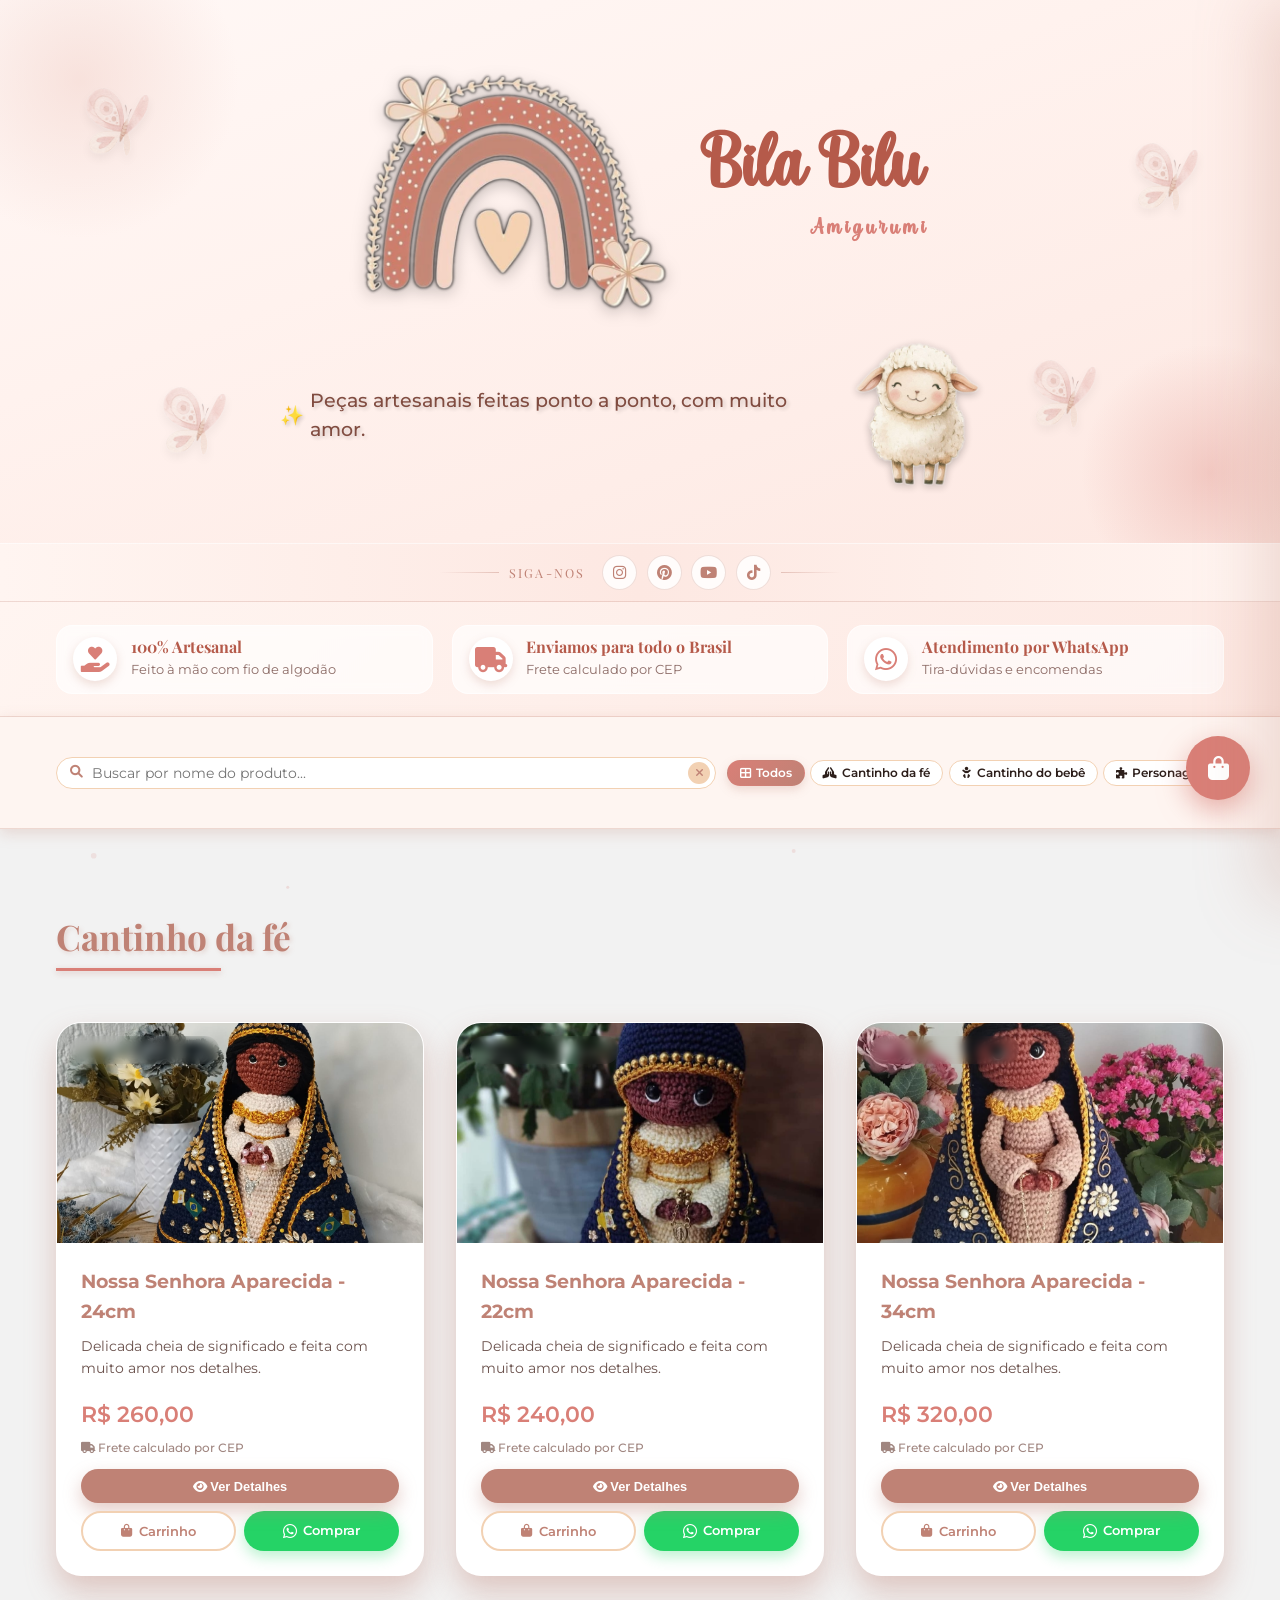
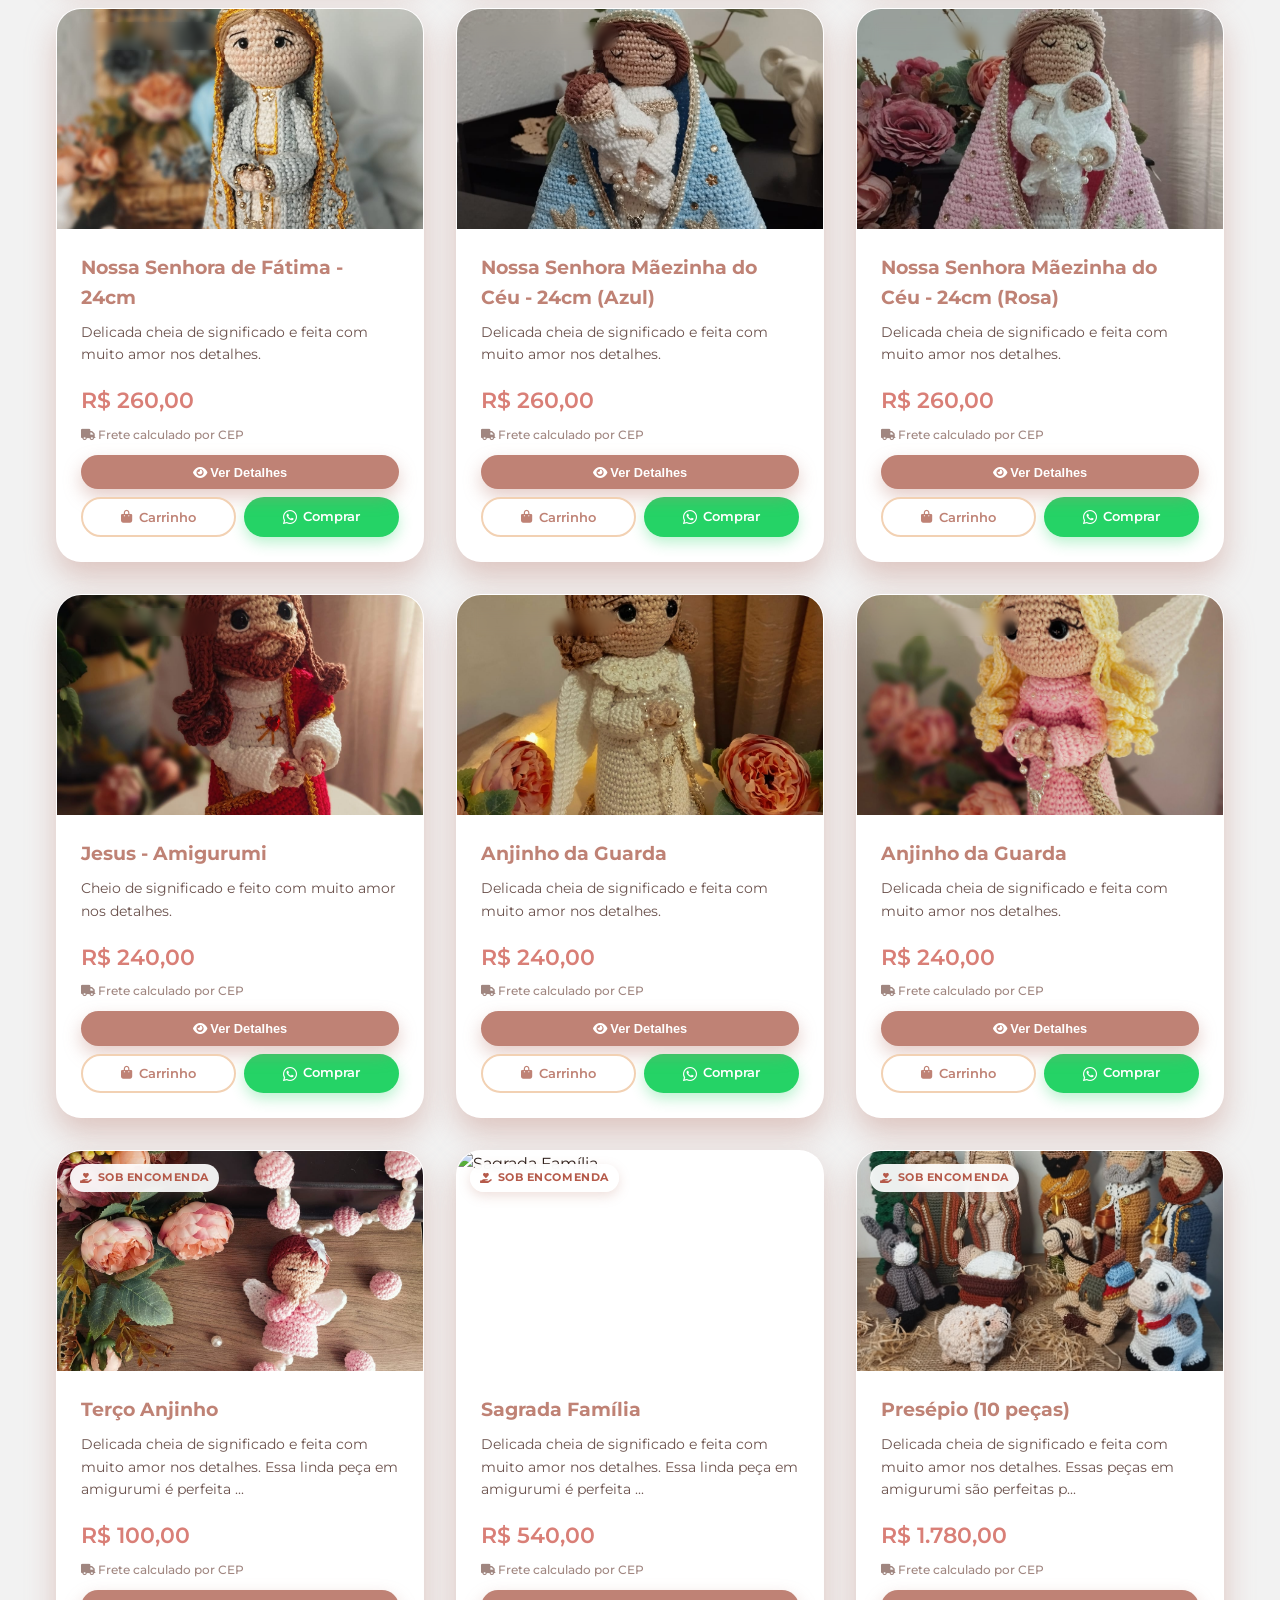
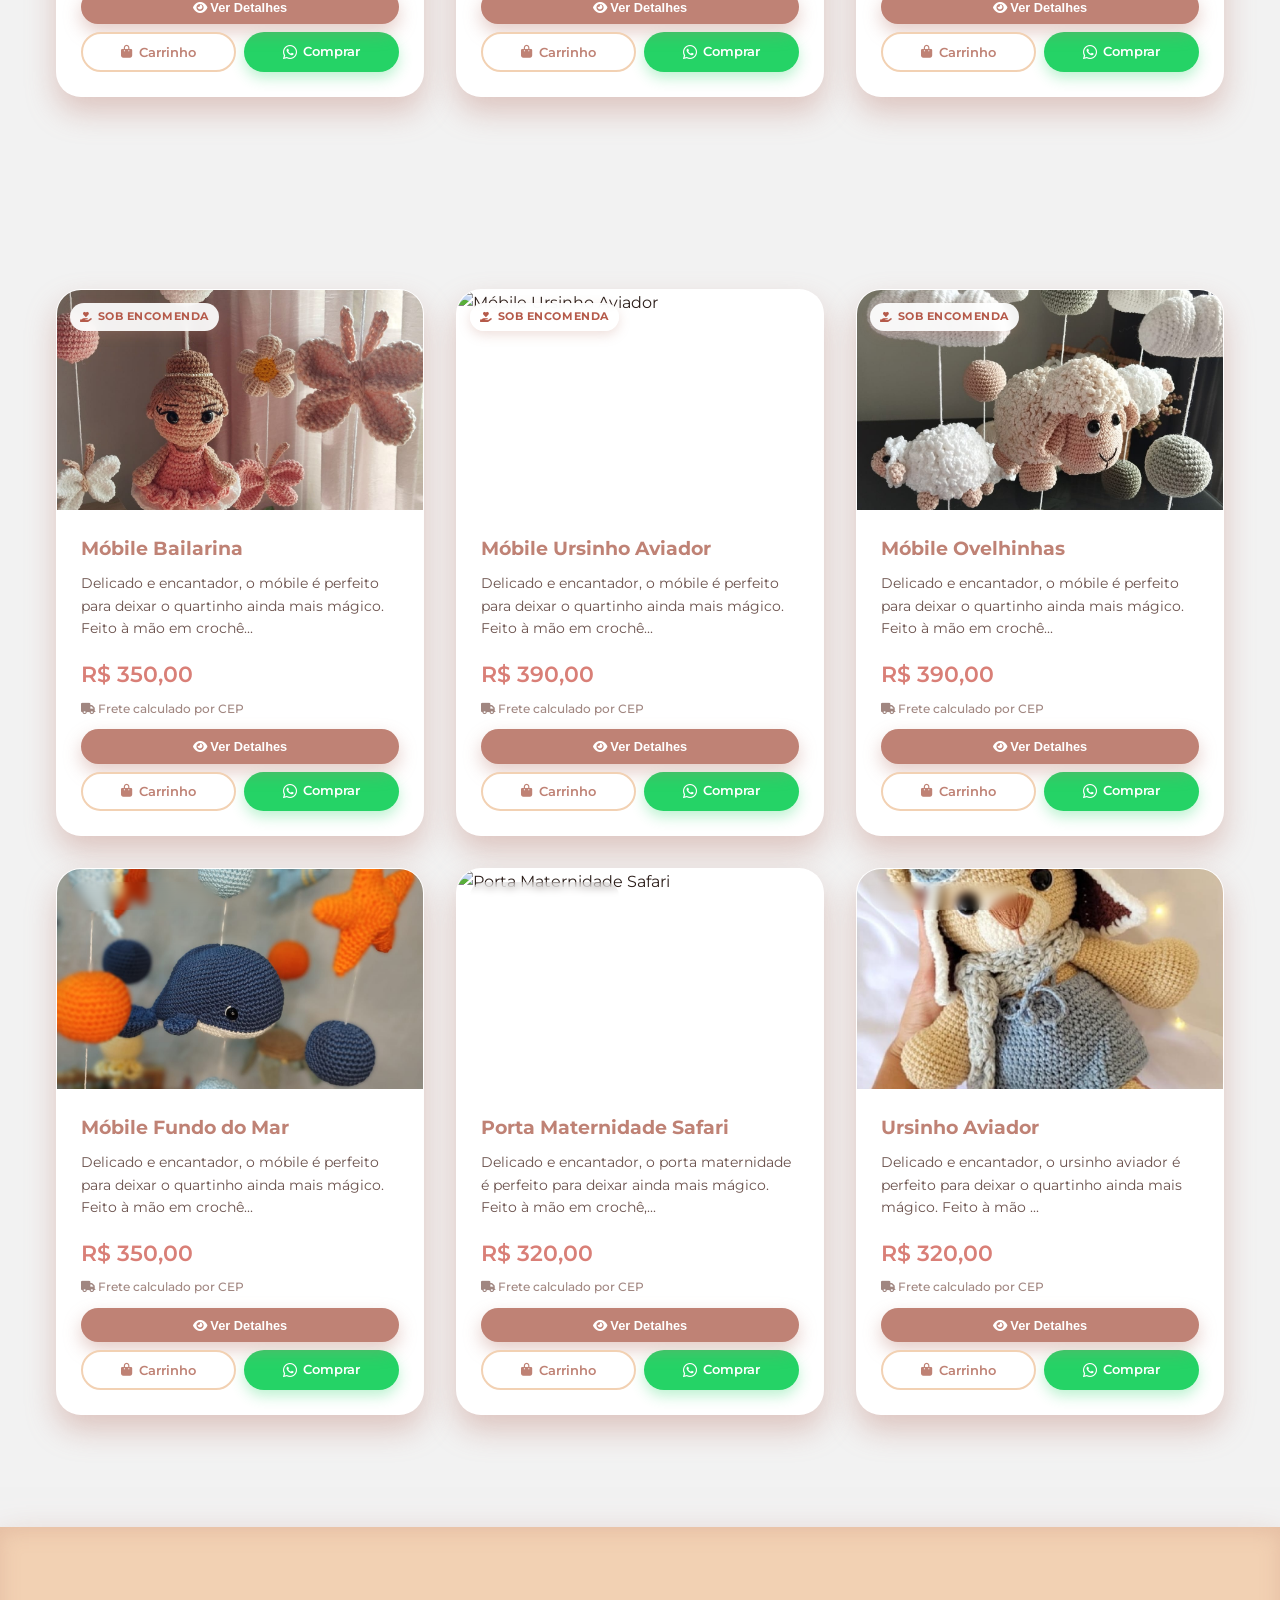
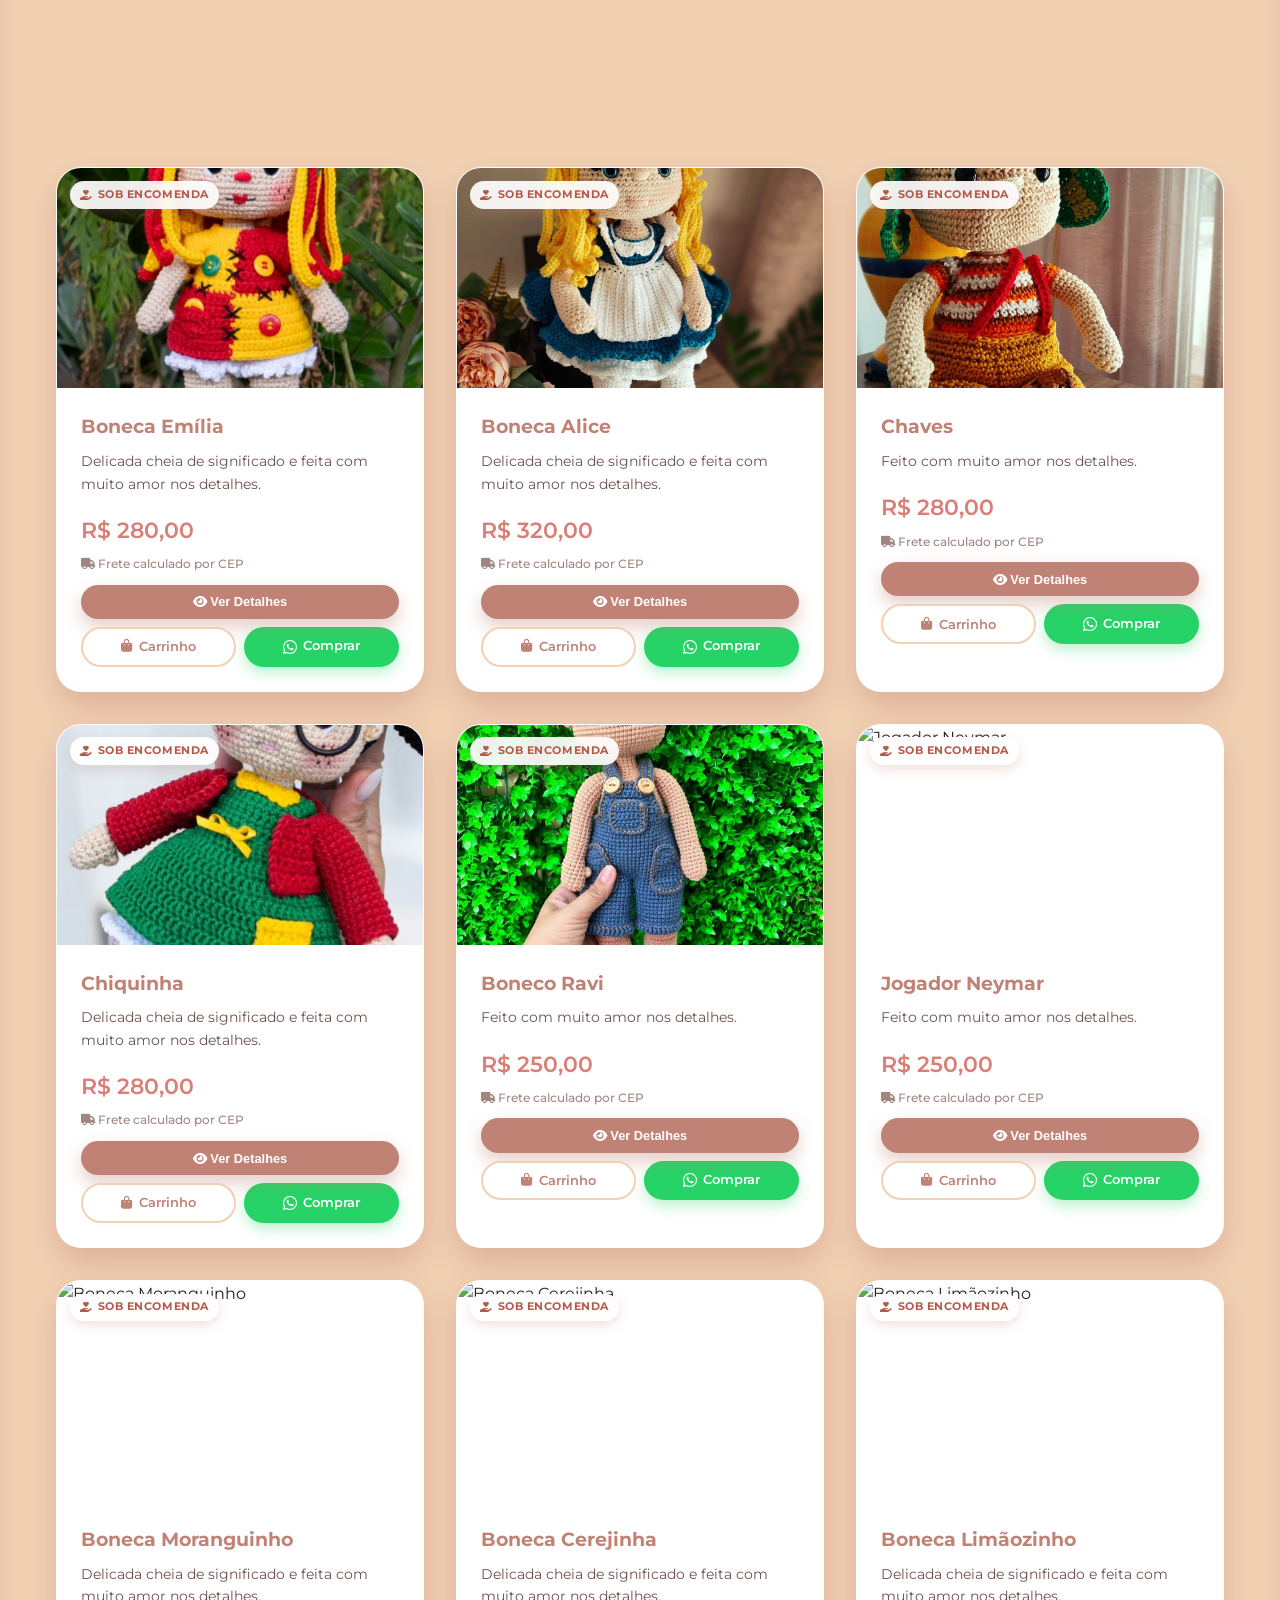
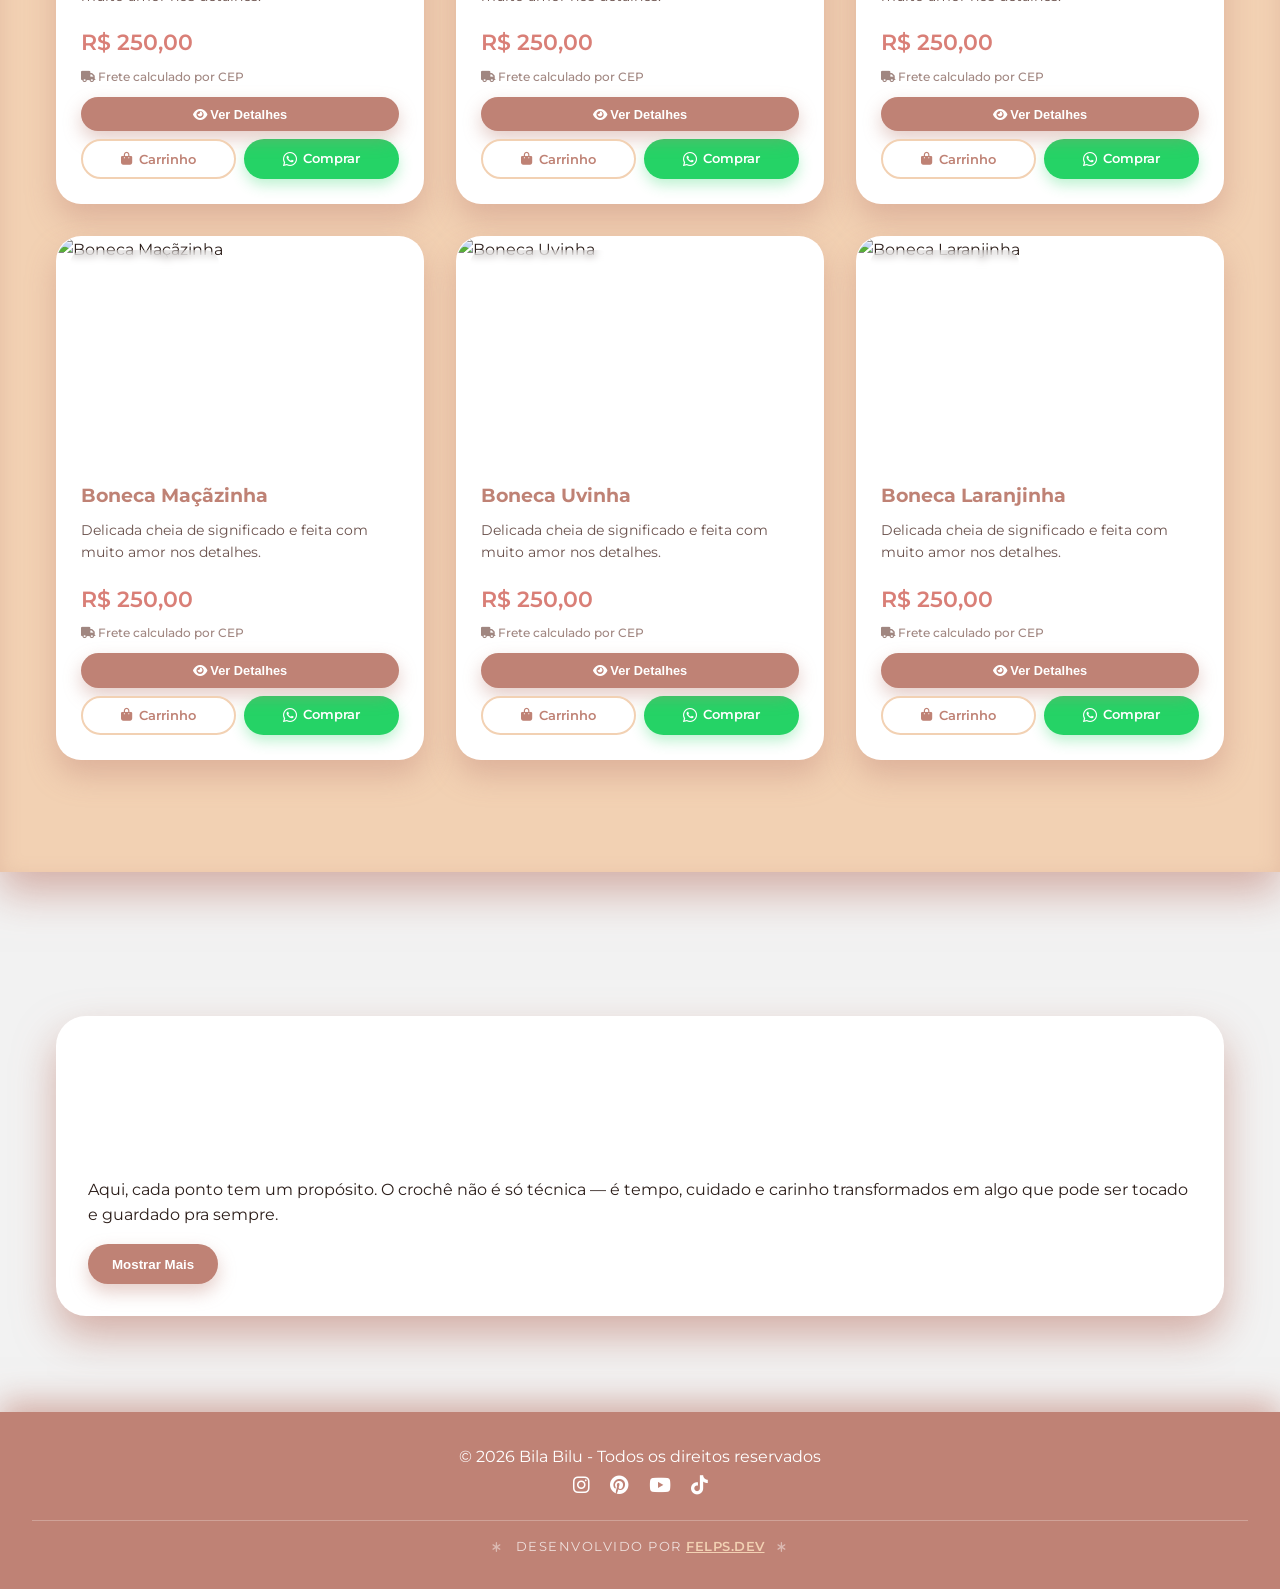
==== commit 7c7010ef: "Adjust catalog toolbar, scrolling and versions Reduce global scroll-padding, make the catalog toolba" ====
--- a/index.html
+++ b/index.html
@@ -11,7 +11,7 @@
     <link rel="preconnect" href="https://fonts.gstatic.com" crossorigin>
     <link href="https://fonts.googleapis.com/css2?family=Playfair+Display:wght@400;600&family=Montserrat:wght@300;500;600&display=swap" rel="stylesheet">
     <!-- CSS principal -->
-    <link rel="stylesheet" href="css/style2.css?v=5">
+    <link rel="stylesheet" href="css/style2.css?v=6">
     <link rel="shortcut icon" href="css/Imagens/imagem2.png" type="image/x-icon">
 </head>
 <body>
@@ -62,15 +62,6 @@
             <i class="fab fa-tiktok"></i>
         </a>
     </div>
-
-    <!-- Navegação -->
-    <nav>
-        <ul>
-            <li><a href="#cantinho-fe">Cantinho da fé</a></li>
-            <li><a href="#cantinho-bebe">Cantinho do bebê</a></li>
-            <li><a href="#personagens">Personagens de crochê</a></li>
-        </ul>
-    </nav>
 
     <!-- Hero / Selos de confiança -->
     <section class="hero-strip">
@@ -225,7 +216,7 @@
     </div>
 
     <!-- JavaScript -->
-    <script src="js/catalogo.js?v=2"></script>
+    <script src="js/catalogo.js?v=3"></script>
 
     <script>
       // ── Parallax suave no header ──
--- a/css/style2.css
+++ b/css/style2.css
@@ -880,7 +880,7 @@
 }
 
 /* ===== ESTILOS DO CARRINHO (movidos do inline) ===== */
-html { scroll-padding-top: 150px; }
+html { scroll-padding-top: 90px; }
 
 /* Botão flutuante do carrinho */
 .cart-float-btn {
@@ -1379,8 +1379,8 @@
 /* ===== Toolbar do catálogo (busca + filtros) — fina ===== */
 .catalog-toolbar {
     position: sticky;
-    top: 56px;   /* logo abaixo da nav */
-    z-index: 180;
+    top: 0;
+    z-index: 200;
     background: rgba(255, 245, 241, 0.9);
     backdrop-filter: blur(10px);
     border-bottom: 1px solid var(--sombra-clara);
@@ -1693,7 +1693,7 @@
     .header-redes-label { display: none; }
     .header-social-link { width: 2rem; height: 2rem; font-size: 0.88rem; }
 
-    .catalog-toolbar { padding: 0.4rem 0.6rem; top: 48px; }
+    .catalog-toolbar { padding: 0.4rem 0.6rem; top: 0; }
     .catalog-toolbar-inner { gap: 0.5rem; }
     .catalog-search input { font-size: 0.8rem; padding: 0.4rem 2rem; }
     .catalog-search i.fa-search { left: 0.7rem; font-size: 0.75rem; }
